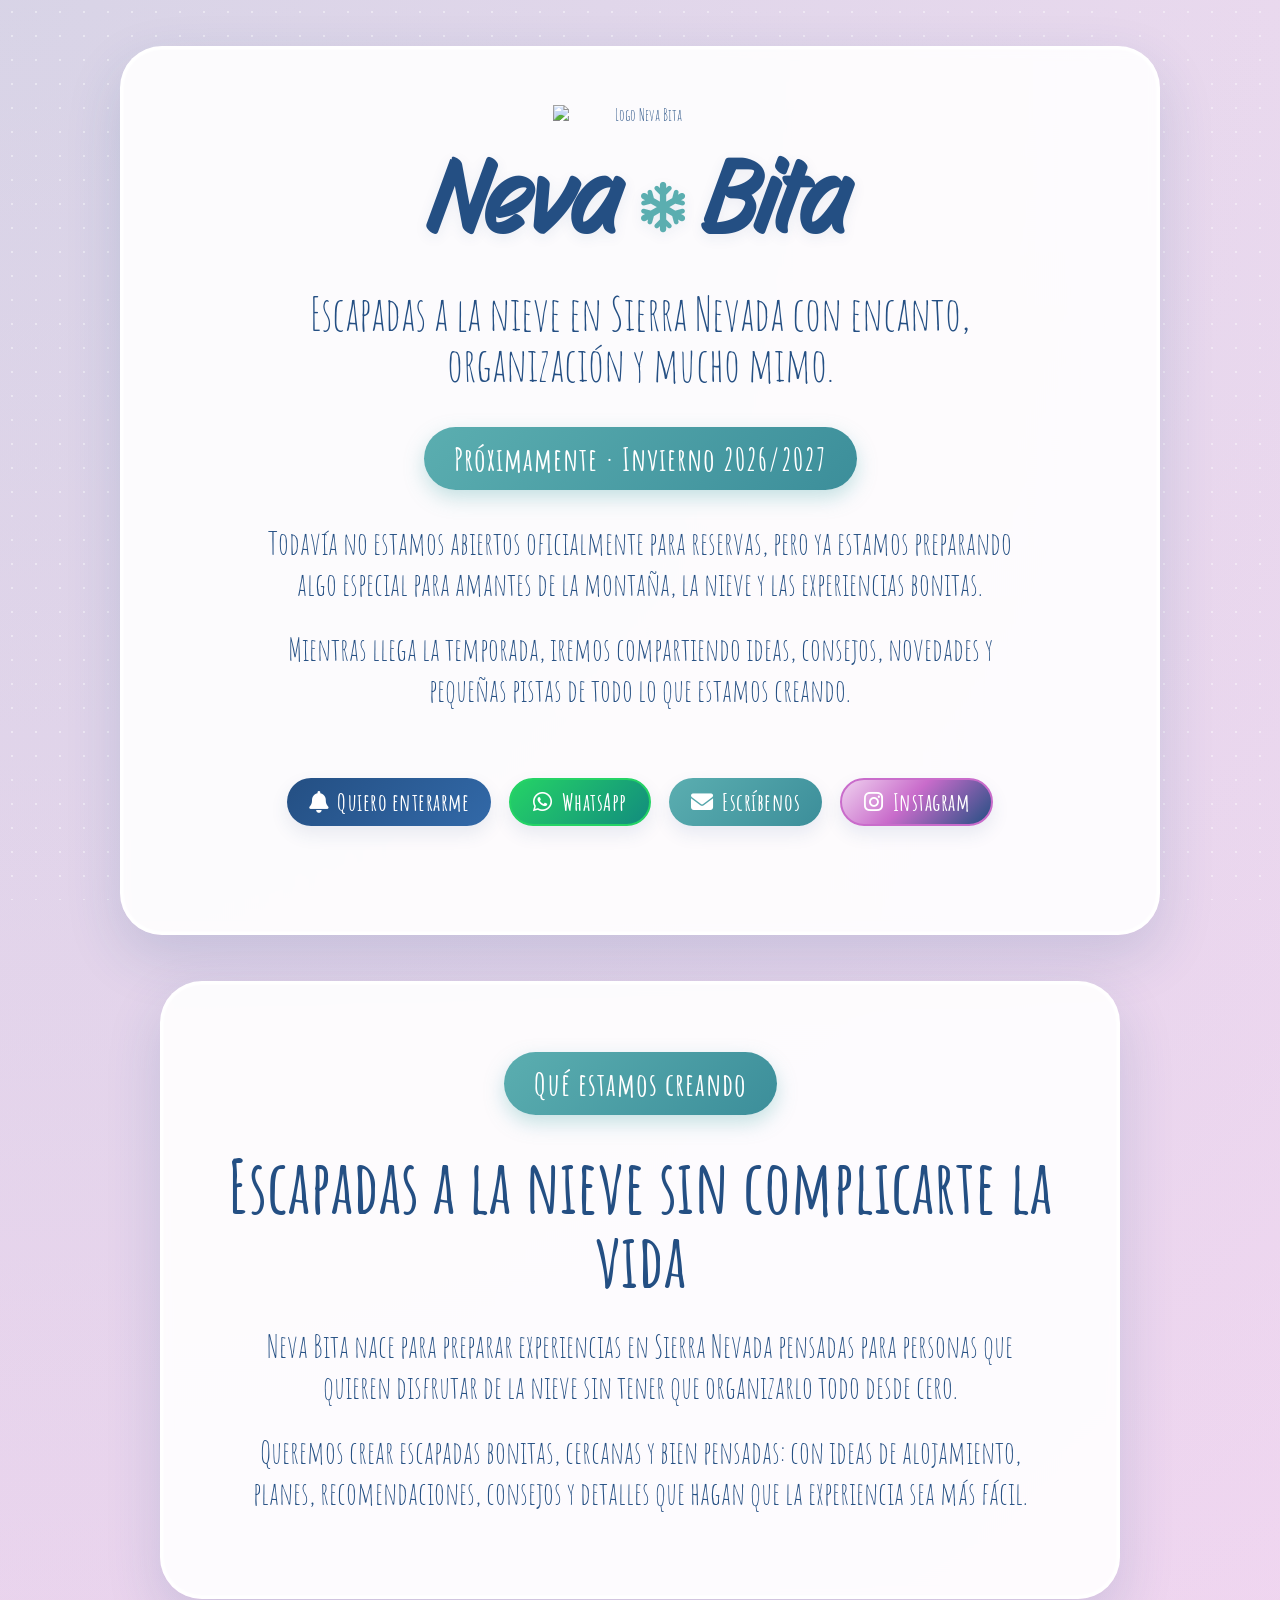
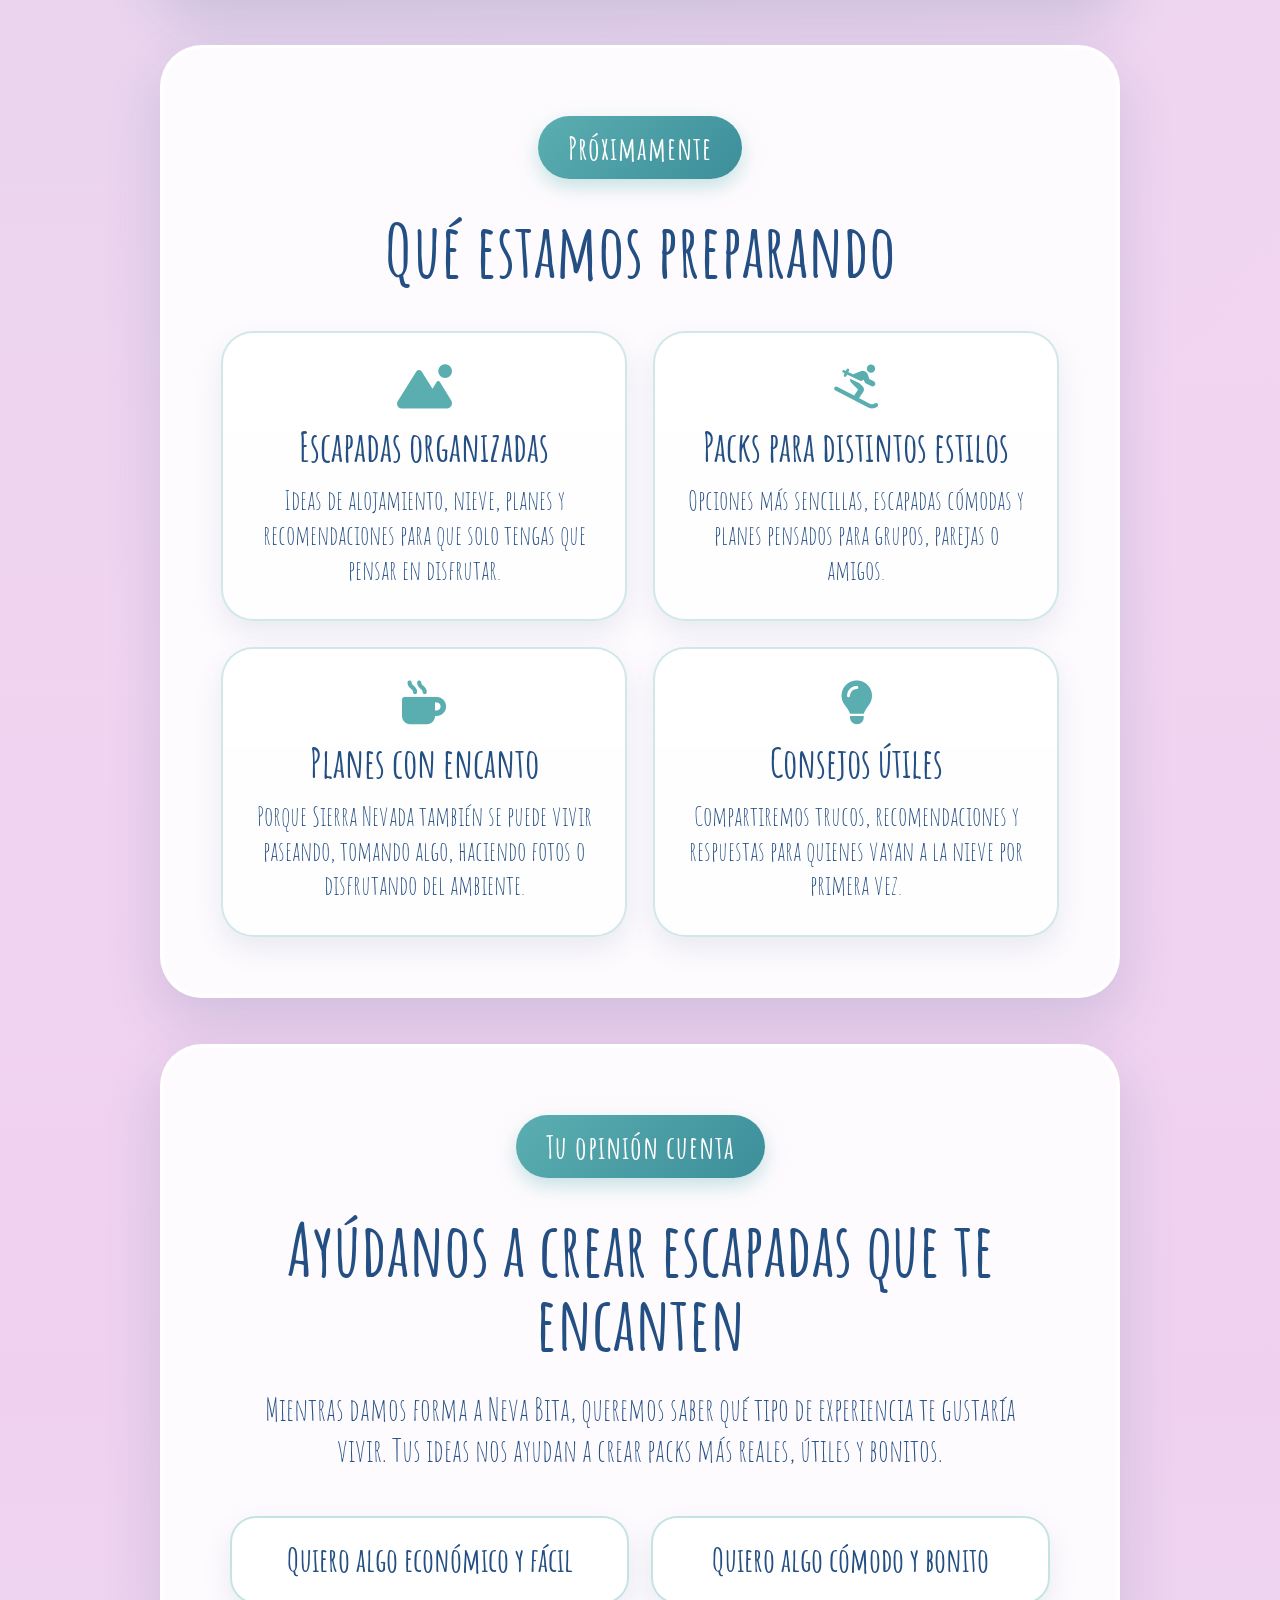
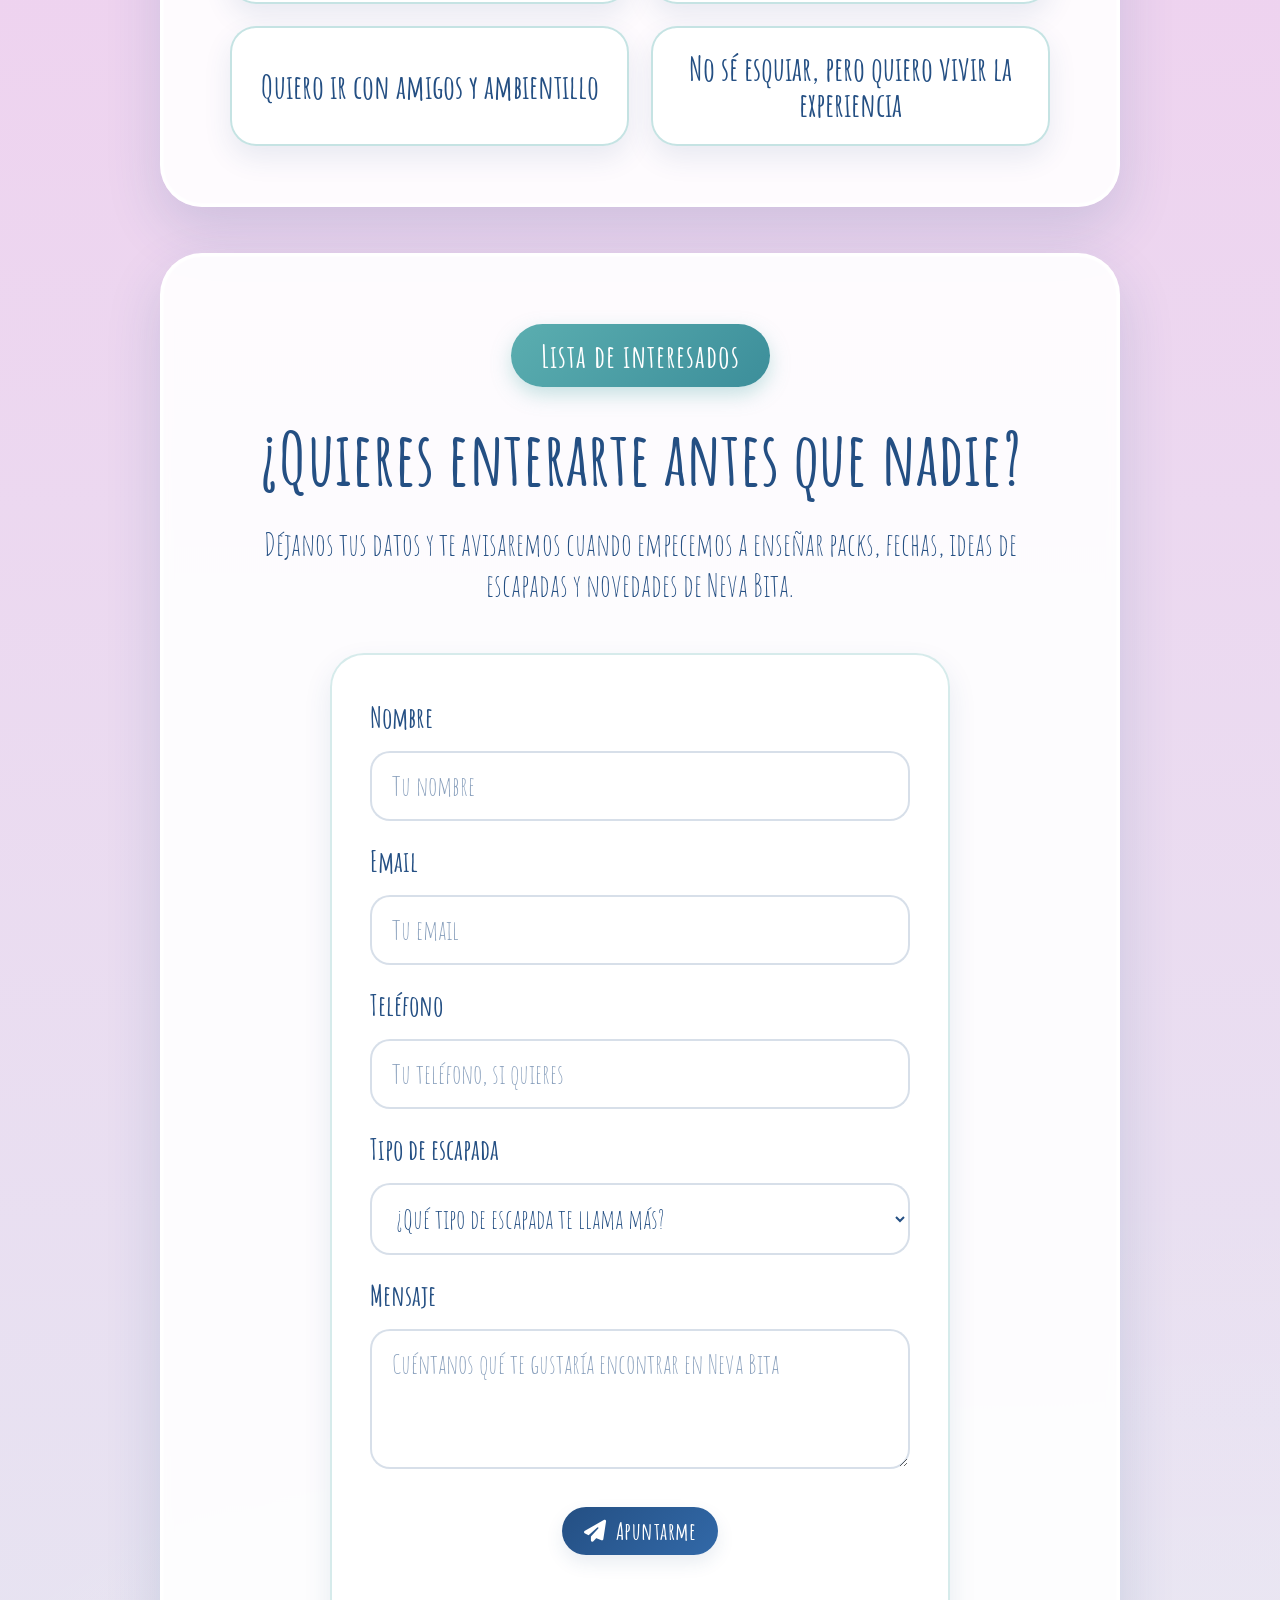
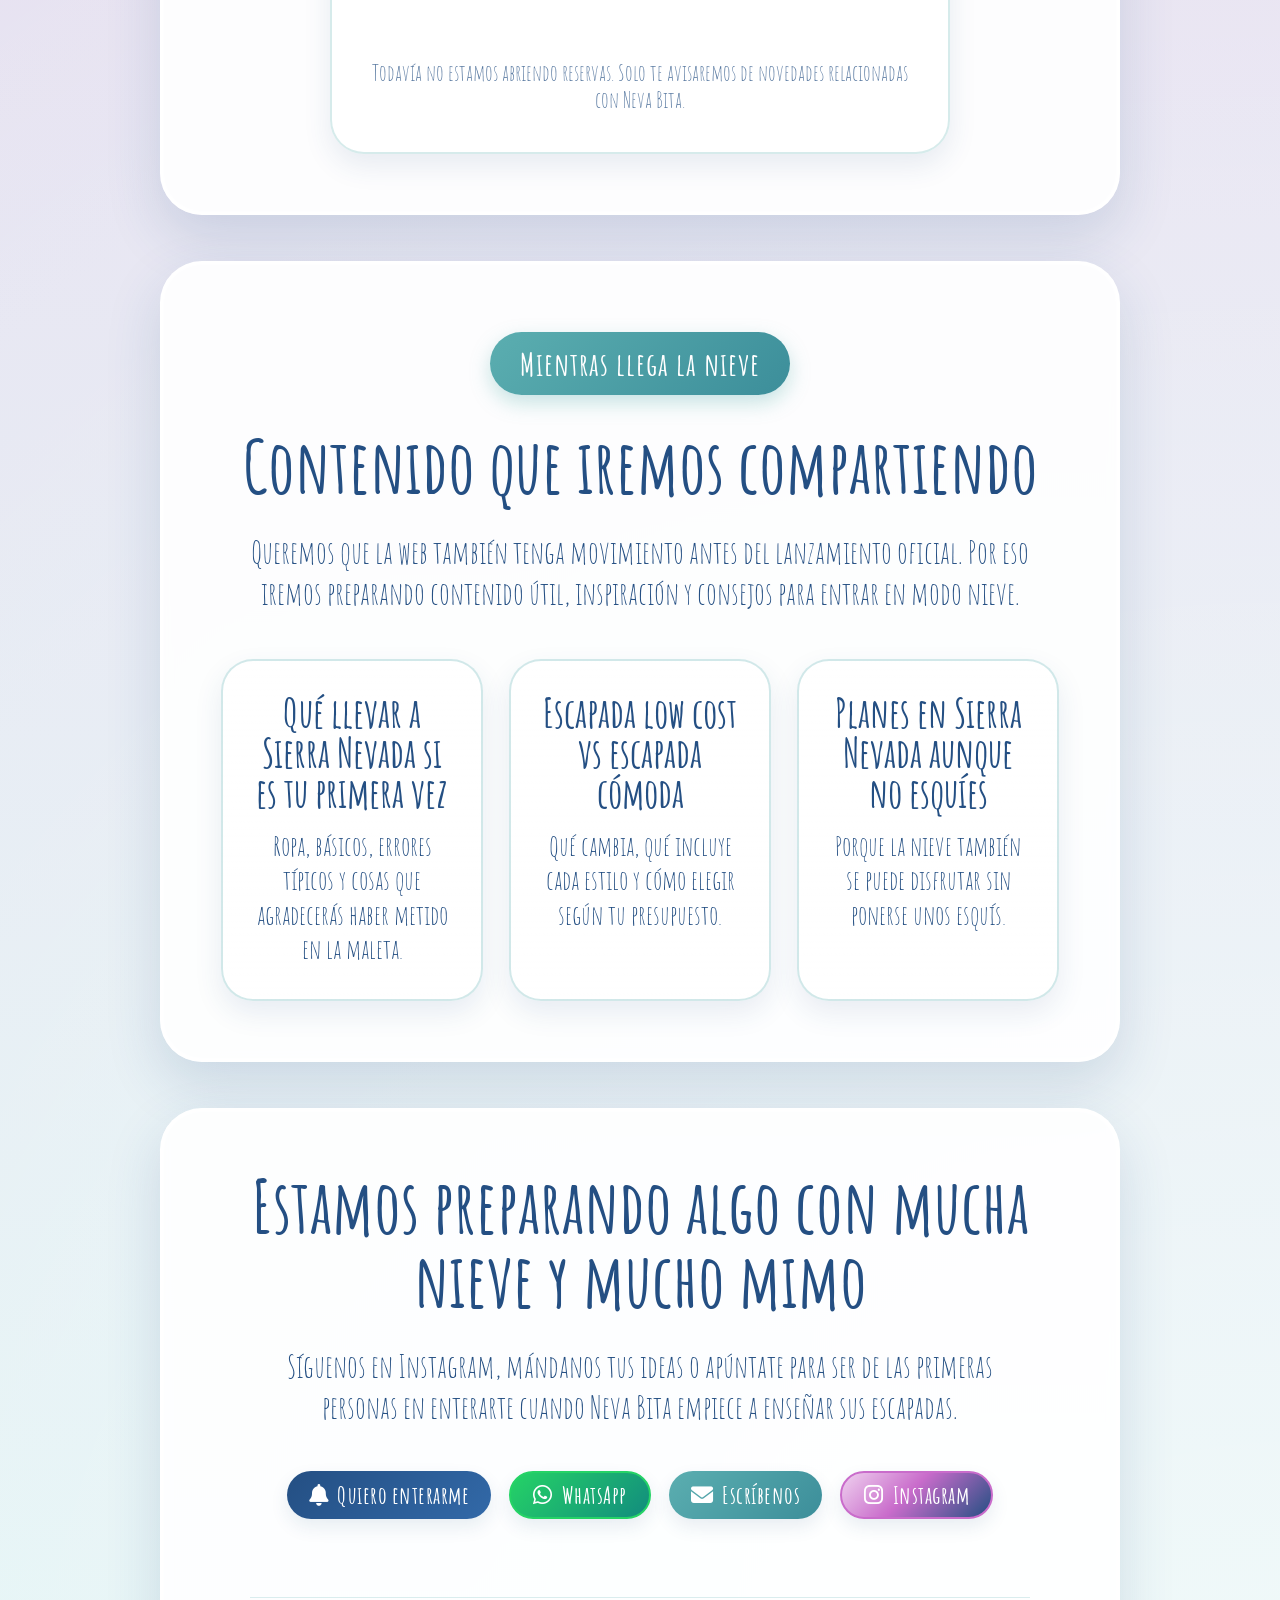
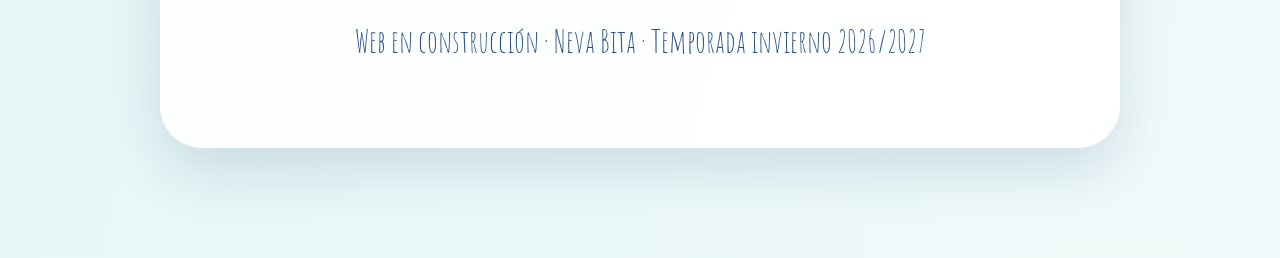
==== index.html @ e902f400 "Merge branch 'main' into main" ====
<!DOCTYPE html>
<html lang="es">
<head>
    <meta charset="UTF-8">
    <meta name="viewport" content="width=device-width, initial-scale=1.0">

    
    <title>Neva Bita | Próximamente</title>

    <meta 
        name="description" 
        content="Neva Bita está preparando escapadas a la nieve en Sierra Nevada para la temporada de invierno 2026/2027. Muy pronto compartiremos novedades, packs e ideas."
    >
<meta name="google-site-verification" content="3necqrhQwgiaecwS1xqDNjIMlv742VayYau-BxHQIUc" />
    <link rel="canonical" href="https://nevabitaexperience.com/">
    <link rel="stylesheet" href="styles.css">

    <link rel="stylesheet" href="https://cdnjs.cloudflare.com/ajax/libs/font-awesome/6.5.0/css/all.min.css">

    <link rel="preconnect" href="https://fonts.googleapis.com">
    <link rel="preconnect" href="https://fonts.gstatic.com" crossorigin>
    <link 
        href="https://fonts.googleapis.com/css2?family=Amatic+SC:wght@400;700&family=Story+Script&display=swap" 
        rel="stylesheet"
    >
</head>

<body>

    <main class="coming-soon">

        <!-- HERO PRINCIPAL -->
        <section class="coming-soon__card hero-section">

            <img 
                src="images/nevabitalogo.png" 
                alt="Logo Neva Bita" 
                class="coming-soon__logo"
            >

            <h1 class="coming-soon__title">
                Neva <i class="fa-solid fa-snowflake"></i> Bita
            </h1>

            <p class="coming-soon__subtitle">
                Escapadas a la nieve en Sierra Nevada con encanto, organización y mucho mimo.
            </p>

            <div class="coming-soon__badge">
                Próximamente · Invierno 2026/2027
            </div>

            <p class="coming-soon__text">
                Todavía no estamos abiertos oficialmente para reservas, pero ya estamos preparando algo especial
                para amantes de la montaña, la nieve y las experiencias bonitas.
            </p>

            <p class="coming-soon__text">
                Mientras llega la temporada, iremos compartiendo ideas, consejos, novedades y pequeñas pistas
                de todo lo que estamos creando.
            </p>

            <div class="coming-soon__actions">
                <button 
                    type="button"
                    class="coming-soon__button coming-soon__button--primary js-scroll-waitlist"
                >
                    <i class="fa-solid fa-bell"></i>
                    Quiero enterarme
                </button>

                <a 
                    href="https://wa.me/34624887172" 
                    target="_blank" 
                    rel="noopener noreferrer" 
                    class="coming-soon__button coming-soon__button--secondary"
                    aria-label="Contactar por WhatsApp"
                >
                    <i class="fa-brands fa-whatsapp"></i>
                    WhatsApp
                </a>

                <button 
                    type="button"
                    class="coming-soon__button coming-soon__button--secondary coming-soon__button--email js-copy-email"
                    data-email="info@nevabitaexperience.com"
                >
                    <i class="fa-solid fa-envelope"></i>
                    Escríbenos
                </button>

                <a 
                    href="https://www.instagram.com/nevabita?igsh=MXFxZW9hZW1zdzB3Ng==" 
                    target="_blank" 
                    rel="noopener noreferrer" 
                    class="coming-soon__button coming-soon__button--secondary"
                >
                    <i class="fa-brands fa-instagram"></i>
                    Instagram
                </a>
            </div>

            <p class="email-copy-message" aria-live="polite"></p>

        </section>


        <!-- QUÉ ES NEVA BITA -->
        <section class="coming-soon__card info-section" id="que-es-nevabita">

            <span class="section-label">Qué estamos creando</span>

            <h2>Escapadas a la nieve sin complicarte la vida</h2>

            <p>
                Neva Bita nace para preparar experiencias en Sierra Nevada pensadas para personas que quieren
                disfrutar de la nieve sin tener que organizarlo todo desde cero.
            </p>

            <p>
                Queremos crear escapadas bonitas, cercanas y bien pensadas: con ideas de alojamiento,
                planes, recomendaciones, consejos y detalles que hagan que la experiencia sea más fácil.
            </p>

        </section>


        <!-- QUÉ ESTAMOS PREPARANDO -->
        <section class="coming-soon__card info-section" id="que-estamos-preparando">

            <span class="section-label">Próximamente</span>

            <h2>Qué estamos preparando</h2>

            <div class="feature-grid">

                <article class="feature-card">
                    <i class="fa-solid fa-mountain-sun"></i>
                    <h3>Escapadas organizadas</h3>
                    <p>
                        Ideas de alojamiento, nieve, planes y recomendaciones para que solo tengas que pensar en disfrutar.
                    </p>
                </article>

                <article class="feature-card">
                    <i class="fa-solid fa-person-skiing"></i>
                    <h3>Packs para distintos estilos</h3>
                    <p>
                        Opciones más sencillas, escapadas cómodas y planes pensados para grupos, parejas o amigos.
                    </p>
                </article>

                <article class="feature-card">
                    <i class="fa-solid fa-mug-hot"></i>
                    <h3>Planes con encanto</h3>
                    <p>
                        Porque Sierra Nevada también se puede vivir paseando, tomando algo, haciendo fotos o disfrutando del ambiente.
                    </p>
                </article>

                <article class="feature-card">
                    <i class="fa-solid fa-lightbulb"></i>
                    <h3>Consejos útiles</h3>
                    <p>
                        Compartiremos trucos, recomendaciones y respuestas para quienes vayan a la nieve por primera vez.
                    </p>
                </article>

            </div>

        </section>


        <!-- ENCUESTA / PARTICIPACIÓN -->
        <section class="coming-soon__card info-section" id="participa">

            <span class="section-label">Tu opinión cuenta</span>

            <h2>Ayúdanos a crear escapadas que te encanten</h2>

            <p>
                Mientras damos forma a Neva Bita, queremos saber qué tipo de experiencia te gustaría vivir.
                Tus ideas nos ayudan a crear packs más reales, útiles y bonitos.
            </p>

            <div class="survey-options">

                <button 
                    type="button"
                    class="survey-option"
                    data-option="Quiero algo económico y fácil"
                >
                    Quiero algo económico y fácil
                </button>

                <button 
                    type="button"
                    class="survey-option"
                    data-option="Quiero algo cómodo y bonito"
                >
                    Quiero algo cómodo y bonito
                </button>

                <button 
                    type="button"
                    class="survey-option"
                    data-option="Quiero ir con amigos y ambientillo"
                >
                    Quiero ir con amigos y ambientillo
                </button>

                <button 
                    type="button"
                    class="survey-option"
                    data-option="No sé esquiar, pero quiero vivir la experiencia"
                >
                    No sé esquiar, pero quiero vivir la experiencia
                </button>

            </div>

        </section>


        <!-- LISTA DE ESPERA -->
        <section class="coming-soon__card info-section" id="lista-espera">

            <span class="section-label">Lista de interesados</span>

            <h2>¿Quieres enterarte antes que nadie?</h2>

            <p>
                Déjanos tus datos y te avisaremos cuando empecemos a enseñar packs, fechas,
                ideas de escapadas y novedades de Neva Bita.
            </p>

            <form class="waitlist-form" id="waitlistForm">

                <label for="nombre">Nombre</label>
                <input 
                    type="text" 
                    id="nombre" 
                    name="nombre" 
                    placeholder="Tu nombre" 
                    required
                >

                <label for="email">Email</label>
                <input 
                    type="email" 
                    id="email" 
                    name="email" 
                    placeholder="Tu email" 
                    required
                >

                <label for="telefono">Teléfono</label>
                <input 
                    type="tel" 
                    id="telefono" 
                    name="telefono" 
                    placeholder="Tu teléfono, si quieres"
                >

                <label for="tipoEscapada">Tipo de escapada</label>
                <select id="tipoEscapada" name="tipoEscapada">
                    <option value="">¿Qué tipo de escapada te llama más?</option>
                    <option value="Quiero algo económico y fácil">Quiero algo económico y fácil</option>
                    <option value="Quiero algo cómodo y bonito">Quiero algo cómodo y bonito</option>
                    <option value="Quiero ir con amigos y ambientillo">Quiero ir con amigos y ambientillo</option>
                    <option value="No sé esquiar, pero quiero vivir la experiencia">No sé esquiar, pero quiero vivir la experiencia</option>
                    <option value="Todavía no lo sé">Todavía no lo sé</option>
                </select>

                <label for="mensaje">Mensaje</label>
                <textarea 
                    id="mensaje" 
                    name="mensaje" 
                    placeholder="Cuéntanos qué te gustaría encontrar en Neva Bita"
                ></textarea>

                <button type="submit" class="coming-soon__button coming-soon__button--primary">
                    <i class="fa-solid fa-paper-plane"></i>
                    Apuntarme
                </button>

                <p class="form-message" id="formMessage"></p>

                <small>
                    Todavía no estamos abriendo reservas. Solo te avisaremos de novedades relacionadas con Neva Bita.
                </small>

            </form>

        </section>


        <!-- MIENTRAS LLEGA LA NIEVE -->
        <section class="coming-soon__card info-section" id="mientras-llega-la-nieve">

            <span class="section-label">Mientras llega la nieve</span>

            <h2>Contenido que iremos compartiendo</h2>

            <p>
                Queremos que la web también tenga movimiento antes del lanzamiento oficial.
                Por eso iremos preparando contenido útil, inspiración y consejos para entrar en modo nieve.
            </p>

            <div class="mini-post-grid">

                <article class="mini-post">
                    <h3>Qué llevar a Sierra Nevada si es tu primera vez</h3>
                    <p>
                        Ropa, básicos, errores típicos y cosas que agradecerás haber metido en la maleta.
                    </p>
                </article>

                <article class="mini-post">
                    <h3>Escapada low cost vs escapada cómoda</h3>
                    <p>
                        Qué cambia, qué incluye cada estilo y cómo elegir según tu presupuesto.
                    </p>
                </article>

                <article class="mini-post">
                    <h3>Planes en Sierra Nevada aunque no esquíes</h3>
                    <p>
                        Porque la nieve también se puede disfrutar sin ponerse unos esquís.
                    </p>
                </article>

            </div>

        </section>


        <!-- CIERRE -->
        <section class="coming-soon__card final-section">

            <h2>Estamos preparando algo con mucha nieve y mucho mimo</h2>

            <p>
                Síguenos en Instagram, mándanos tus ideas o apúntate para ser de las primeras personas
                en enterarte cuando Neva Bita empiece a enseñar sus escapadas.
            </p>

            <div class="coming-soon__actions">
                <button 
                    type="button"
                    class="coming-soon__button coming-soon__button--primary js-scroll-waitlist"
                >
                    <i class="fa-solid fa-bell"></i>
                    Quiero enterarme
                </button>

                <a 
                    href="https://wa.me/34624887172" 
                    target="_blank" 
                    rel="noopener noreferrer" 
                    class="coming-soon__button coming-soon__button--secondary"
                    aria-label="Contactar por WhatsApp"
                >
                    <i class="fa-brands fa-whatsapp"></i>
                    WhatsApp
                </a>

                <button 
                    type="button"
                    class="coming-soon__button coming-soon__button--secondary coming-soon__button--email js-copy-email"
                    data-email="info@nevabitaexperience.com"
                >
                    <i class="fa-solid fa-envelope"></i>
                    Escríbenos
                </button>

                <a 
                    href="https://www.instagram.com/nevabita?igsh=MXFxZW9hZW1zdzB3Ng==" 
                    target="_blank" 
                    rel="noopener noreferrer" 
                    class="coming-soon__button coming-soon__button--secondary"
                >
                    <i class="fa-brands fa-instagram"></i>
                    Instagram
                </a>
            </div>

            <p class="email-copy-message" aria-live="polite"></p>

            <p class="coming-soon__footer">
                Web en construcción · Neva Bita · Temporada invierno 2026/2027
            </p>

        </section>

    </main>


    <script>
        const canonicalUrl = "https://nevabitaexperience.com/";
        const cleanPath = "/";

        function cleanUrl() {
            if (
                window.location.pathname !== "/" ||
                window.location.search !== "" ||
                window.location.hash !== ""
            ) {
                window.history.replaceState({}, document.title, cleanPath);
            }
        }

        if (window.location.hostname === "www.nevabitaexperience.com") {
            window.location.replace(canonicalUrl);
        } else {
            cleanUrl();
        }

        window.addEventListener("DOMContentLoaded", cleanUrl);
        window.addEventListener("load", cleanUrl);
        window.addEventListener("pageshow", cleanUrl);
        window.addEventListener("hashchange", cleanUrl);
        window.addEventListener("popstate", cleanUrl);

        const scriptURL = "https://script.google.com/a/macros/nevabitaexperience.com/s/AKfycbwcvDOhsl7E67jp2kQSpGz5f-Z88Qo9unn9Y9U0qzz9PbOuMakkBW23gHJkV93XndUQWg/exec";

        const form = document.getElementById("waitlistForm");
        const formMessage = document.getElementById("formMessage");
        const tipoEscapada = document.getElementById("tipoEscapada");
        const surveyOptions = document.querySelectorAll(".survey-option");
        const scrollButtons = document.querySelectorAll(".js-scroll-waitlist");
        const emailButtons = document.querySelectorAll(".js-copy-email");

        function scrollToWaitlist(event) {
            if (event) {
                event.preventDefault();
            }

            const waitlistSection = document.getElementById("lista-espera");

            if (!waitlistSection) {
                cleanUrl();
                return;
            }

            waitlistSection.scrollIntoView({
                behavior: "smooth",
                block: "start"
            });

            cleanUrl();

            setTimeout(cleanUrl, 50);
            setTimeout(cleanUrl, 300);
            setTimeout(cleanUrl, 800);
        }

        scrollButtons.forEach(button => {
            button.addEventListener("click", scrollToWaitlist);
        });

        surveyOptions.forEach(option => {
            option.addEventListener("click", event => {
                event.preventDefault();

                const selectedOption = option.dataset.option;

                tipoEscapada.value = selectedOption;

                scrollToWaitlist();

                formMessage.textContent = "Genial, hemos marcado tu preferencia. Ahora déjanos tus datos para avisarte.";
                formMessage.classList.remove("form-message--error");
                formMessage.classList.add("form-message--success");

                cleanUrl();
            });
        });

        emailButtons.forEach(button => {
            button.addEventListener("click", async event => {
                event.preventDefault();

                const email = button.dataset.email;
                const section = button.closest("section");
                const message = section.querySelector(".email-copy-message");

                try {
                    await navigator.clipboard.writeText(email);
                    message.textContent = "Correo copiado: " + email;
                } catch (error) {
                    message.textContent = "Escríbenos a: " + email;
                }

                message.classList.add("email-copy-message--visible");
                cleanUrl();
            });
        });

        form.addEventListener("submit", e => {
            e.preventDefault();

            formMessage.textContent = "Enviando...";
            formMessage.classList.remove("form-message--error");
            formMessage.classList.remove("form-message--success");

            const submitButton = form.querySelector("button[type='submit']");
            submitButton.disabled = true;
            submitButton.innerHTML = '<i class="fa-solid fa-spinner fa-spin"></i> Enviando';

            const formData = new FormData(form);

            fetch(scriptURL, {
                method: "POST",
                body: formData,
                mode: "no-cors"
            })
            .then(() => {
                form.reset();
                cleanUrl();

                formMessage.textContent = "¡Gracias! Te hemos apuntado a la lista de interesados de Neva Bita.";
                formMessage.classList.add("form-message--success");
            })
            .catch(() => {
                cleanUrl();

                formMessage.textContent = "Ups, algo ha fallado. Escríbenos a info@nevabitaexperience.com.";
                formMessage.classList.add("form-message--error");
            })
            .finally(() => {
                submitButton.disabled = false;
                submitButton.innerHTML = '<i class="fa-solid fa-paper-plane"></i> Apuntarme';
                cleanUrl();
            });
        });
    </script>

</body>
</html>
---- styles.css ----
/* =========================
   RESET GENERAL
========================= */

* {
    box-sizing: border-box;
}

html {
    margin: 0;
    padding: 0;
    scroll-behavior: smooth;
}

body {
    margin: 0;
    min-height: 100vh;

    font-family: 'Amatic SC', cursive;
    color: #244F83;

    background:
        radial-gradient(circle at top left, rgba(91, 174, 176, 0.20), transparent 34%),
        radial-gradient(circle at bottom right, rgba(255, 255, 255, 0.55), transparent 34%),
        linear-gradient(180deg, #F7DDF4 0%, #EFD1EF 45%, #DFF5F4 100%);
}


/* =========================
   VARIABLES
========================= */

:root {
    --color-azul: #244F83;
    --color-azul-claro: #3269A8;
    --color-turquesa: #5BAEB0;
    --color-turquesa-oscuro: #3C8E9A;
    --color-rosa: #F7DDF4;
    --color-rosa-oscuro: #EFD1EF;
    --color-blanco: #FFFFFF;
    --color-error: #B00020;

    --sombra-suave: 0 12px 28px rgba(36, 79, 131, 0.10);
    --sombra-media: 0 18px 45px rgba(36, 79, 131, 0.16);
    --sombra-fuerte: 0 22px 55px rgba(36, 79, 131, 0.16);
}


/* =========================
   FONDO DECORATIVO
========================= */

body::before {
    content: "";
    position: fixed;
    inset: 0;
    z-index: 0;

    background:
        radial-gradient(circle, rgba(255, 255, 255, 0.75) 1px, transparent 1px);
    background-size: 24px 24px;
    opacity: 0.55;
    pointer-events: none;
}


/* =========================
   ESTRUCTURA GENERAL
========================= */

.coming-soon {
    position: relative;
    z-index: 1;

    min-height: 100vh;
    width: 100%;
    padding: 46px 20px 90px;

    display: flex;
    flex-direction: column;
    align-items: center;
    gap: 46px;
}

.coming-soon__card {
    position: relative;
    z-index: 1;

    width: min(100%, 960px);
    padding: clamp(34px, 5vw, 58px);

    text-align: center;

    background: rgba(255, 255, 255, 0.90);
    border: 3px solid rgba(255, 255, 255, 0.98);
    border-radius: 42px;

    box-shadow:
        var(--sombra-fuerte),
        inset 0 0 0 1px rgba(255, 255, 255, 0.55);

    backdrop-filter: blur(6px);
}

.hero-section {
    width: min(100%, 1040px);
    min-height: calc(100vh - 92px);
    padding-top: 56px;
    padding-bottom: 56px;

    display: flex;
    flex-direction: column;
    align-items: center;
    justify-content: center;
}


/* =========================
   HERO
========================= */

.coming-soon__logo {
    width: clamp(120px, 18vw, 175px);
    height: auto;
    margin-bottom: 20px;
}

.coming-soon__title {
    margin: 0 0 14px;

    font-family: 'Story Script', cursive;
    font-size: clamp(58px, 10vw, 105px);
    line-height: 1;

    color: var(--color-azul);
    text-shadow: 0 4px 14px rgba(36, 79, 131, 0.08);
}

.coming-soon__title i {
    font-size: 0.48em;
    color: var(--color-turquesa);
    vertical-align: middle;
}

.coming-soon__subtitle {
    max-width: 760px;
    margin: 24px auto 28px;

    font-size: clamp(32px, 4.4vw, 46px);
    line-height: 1.1;

    color: var(--color-azul);
}

.coming-soon__badge,
.section-label {
    display: inline-block;

    margin: 10px 0 34px;
    padding: 11px 30px;

    font-size: clamp(25px, 3vw, 32px);
    font-weight: 700;
    letter-spacing: 1px;

    color: var(--color-blanco);
    background: linear-gradient(135deg, var(--color-turquesa) 0%, var(--color-turquesa-oscuro) 100%);
    border-radius: 999px;

    box-shadow: 0 8px 20px rgba(91, 174, 176, 0.35);
}

.coming-soon__text {
    max-width: 780px;
    margin: 0 auto 24px;

    font-size: clamp(25px, 3vw, 31px);
    line-height: 1.32;

    color: var(--color-azul);
}


/* =========================
   BOTONES
========================= */

.coming-soon__actions {
    max-width: 760px;
    margin: 42px auto 0;

    display: flex;
    justify-content: center;
    align-items: center;
    gap: 14px 18px;
    flex-wrap: wrap;
}

.final-section .coming-soon__actions {
    margin-bottom: 26px;
}

.coming-soon__button {
    display: inline-flex;
    align-items: center;
    justify-content: center;
    gap: 9px;

    min-width: auto;
    min-height: 48px;
    padding: 10px 22px;

    font-family: 'Amatic SC', cursive;
    font-size: 24px;
    font-weight: 700;
    line-height: 1;
    letter-spacing: 0.5px;
    text-decoration: none;

    border-radius: 999px;
    cursor: pointer;

    box-shadow: 0 8px 18px rgba(36, 79, 131, 0.10);
    transition: transform 0.25s ease, box-shadow 0.25s ease, background 0.25s ease, border-color 0.25s ease;
}

button.coming-soon__button {
    border: 0;
}

.coming-soon__button i {
    font-size: 0.92em;
}

.coming-soon__button--primary {
    color: var(--color-blanco);
    background: linear-gradient(135deg, var(--color-azul) 0%, var(--color-azul-claro) 100%);
    border: 2px solid var(--color-azul);
}

.coming-soon__button--secondary {
    color: var(--color-azul);
    background: rgba(255, 255, 255, 0.94);
    border: 2px solid rgba(91, 174, 176, 0.65);
}

/* WhatsApp */
.coming-soon__button[href*="wa.me"] {
    color: var(--color-blanco);
    background: linear-gradient(135deg, #25D366 0%, #128C7E 100%);
    border-color: #25D366;
}

/* Email */
.coming-soon__button--email {
    color: var(--color-blanco);
    background: linear-gradient(135deg, var(--color-turquesa) 0%, var(--color-turquesa-oscuro) 100%);
    border-color: var(--color-turquesa);
}

/* Instagram */
.coming-soon__button[href*="instagram"] {
    color: var(--color-blanco);
    background: linear-gradient(135deg, #EFD1EF 0%, #C96CCB 45%, #244F83 100%);
    border-color: #C96CCB;
}

.coming-soon__button:hover {
    transform: translateY(-3px) scale(1.02);
    box-shadow: 0 12px 26px rgba(36, 79, 131, 0.18);
}

.coming-soon__button:focus {
    outline: none;
    box-shadow:
        0 12px 26px rgba(36, 79, 131, 0.18),
        0 0 0 4px rgba(91, 174, 176, 0.20);
}

.coming-soon__button:disabled {
    opacity: 0.75;
    cursor: not-allowed;
    transform: none;
}


/* =========================
   MENSAJE EMAIL COPIADO
========================= */

.email-copy-message {
    min-height: 28px;
    margin: 22px auto 0;

    font-size: 24px;
    font-weight: 700;
    line-height: 1.2;

    color: rgba(36, 79, 131, 0.75);
    opacity: 0;

    transition: opacity 0.25s ease;
}

.email-copy-message--visible {
    opacity: 1;
}


/* =========================
   SECCIONES
========================= */

.info-section,
.final-section,
#lista-espera {
    scroll-margin-top: 30px;
}

.info-section h2,
.final-section h2 {
    max-width: 830px;
    margin: 0 auto 30px;

    font-size: clamp(44px, 6vw, 74px);
    line-height: 1;

    color: var(--color-azul);
}

.info-section p,
.final-section p {
    max-width: 780px;
    margin: 0 auto 24px;

    font-size: clamp(25px, 3vw, 31px);
    line-height: 1.32;

    color: var(--color-azul);
}


/* =========================
   TARJETAS DE QUÉ PREPARAMOS
========================= */

.feature-grid {
    display: grid;
    grid-template-columns: repeat(2, 1fr);
    gap: 26px;

    margin-top: 44px;
}

.feature-card,
.mini-post {
    padding: 32px 28px;

    border-radius: 32px;
    background: linear-gradient(180deg, rgba(255, 255, 255, 0.88) 0%, rgba(255, 255, 255, 0.68) 100%);
    border: 2px solid rgba(91, 174, 176, 0.28);

    box-shadow: var(--sombra-suave);

    transition: transform 0.25s ease, box-shadow 0.25s ease, border-color 0.25s ease;
}

.feature-card:hover,
.mini-post:hover {
    transform: translateY(-6px);
    border-color: rgba(91, 174, 176, 0.75);
    box-shadow: 0 18px 38px rgba(36, 79, 131, 0.15);
}

.feature-card i {
    margin-bottom: 18px;

    font-size: 44px;
    color: var(--color-turquesa);
}

.feature-card h3,
.mini-post h3 {
    margin: 0 0 16px;

    font-size: clamp(32px, 4vw, 40px);
    line-height: 1;

    color: var(--color-azul);
}

.feature-card p,
.mini-post p {
    margin: 0;

    font-size: clamp(23px, 2.8vw, 27px);
    line-height: 1.28;

    color: var(--color-azul);
}


/* =========================
   ENCUESTA
========================= */

.survey-options {
    display: grid;
    grid-template-columns: repeat(2, 1fr);
    gap: 22px;

    max-width: 820px;
    margin: 44px auto 0;
}

.survey-option {
    display: flex;
    align-items: center;
    justify-content: center;

    min-height: 88px;
    padding: 22px 26px;

    font-family: 'Amatic SC', cursive;
    font-size: clamp(27px, 3.5vw, 33px);
    font-weight: 700;
    line-height: 1.1;
    text-align: center;
    text-decoration: none;

    color: var(--color-azul);
    background: rgba(255, 255, 255, 0.88);
    border: 2px solid rgba(91, 174, 176, 0.35);
    border-radius: 26px;

    cursor: pointer;
    box-shadow: var(--sombra-suave);
    transition: transform 0.25s ease, box-shadow 0.25s ease, background 0.25s ease, border-color 0.25s ease;
}

.survey-option:hover {
    background: var(--color-blanco);
    transform: translateY(-5px) scale(1.01);
    box-shadow: 0 14px 34px rgba(36, 79, 131, 0.16);
    border-color: var(--color-turquesa);
}

.survey-option:focus {
    outline: none;
    border-color: var(--color-turquesa);
    box-shadow: 0 0 0 4px rgba(91, 174, 176, 0.16);
}


/* =========================
   FORMULARIO LISTA DE ESPERA
========================= */

.waitlist-form {
    display: grid;
    gap: 16px;

    max-width: 620px;
    margin: 46px auto 0;
    padding: clamp(26px, 4vw, 38px);

    text-align: left;

    background: rgba(255, 255, 255, 0.84);
    border: 2px solid rgba(91, 174, 176, 0.25);
    border-radius: 34px;

    box-shadow: var(--sombra-suave);
}

.waitlist-form label {
    margin-top: 6px;

    font-size: 29px;
    font-weight: 700;

    color: var(--color-azul);
}

.waitlist-form input,
.waitlist-form select,
.waitlist-form textarea {
    width: 100%;
    padding: 16px 20px;

    font-family: 'Amatic SC', cursive;
    font-size: 27px;
    color: var(--color-azul);

    background: rgba(255, 255, 255, 0.95);
    border: 2px solid rgba(36, 79, 131, 0.18);
    border-radius: 20px;

    outline: none;
}

.waitlist-form input::placeholder,
.waitlist-form textarea::placeholder {
    color: rgba(36, 79, 131, 0.55);
}

.waitlist-form input:focus,
.waitlist-form select:focus,
.waitlist-form textarea:focus {
    border-color: var(--color-turquesa);
    box-shadow: 0 0 0 4px rgba(91, 174, 176, 0.15);
}

.waitlist-form textarea {
    min-height: 140px;
    resize: vertical;
}

.waitlist-form button {
    width: fit-content;
    margin: 22px auto 0;
}

.waitlist-form small {
    display: block;
    margin-top: 18px;

    text-align: center;
    font-size: 22px;
    line-height: 1.25;

    color: rgba(36, 79, 131, 0.75);
}

.form-message {
    min-height: 30px;
    margin: 18px 0 4px;

    text-align: center;
    font-size: 26px;
    font-weight: 700;
    line-height: 1.2;
}

.form-message--success {
    color: var(--color-azul);
}

.form-message--error {
    color: var(--color-error);
}


/* =========================
   MINI POSTS
========================= */

.mini-post-grid {
    display: grid;
    grid-template-columns: repeat(3, 1fr);
    gap: 26px;

    margin-top: 44px;
}


/* =========================
   FOOTER
========================= */

.final-section {
    margin-bottom: 20px;
}

.coming-soon__footer {
    margin: 70px 0 0;
    padding-top: 24px;

    font-size: 22px;
    line-height: 1.3;
    color: rgba(36, 79, 131, 0.62);

    border-top: 1px solid rgba(91, 174, 176, 0.22);
}


/* =========================
   RESPONSIVE
========================= */

@media (max-width: 950px) {
    .feature-grid,
    .mini-post-grid {
        grid-template-columns: 1fr;
    }

    .hero-section {
        min-height: auto;
    }
}

@media (max-width: 760px) {
    .coming-soon {
        padding: 24px 14px 60px;
        gap: 28px;
    }

    .coming-soon__card {
        padding: 32px 22px;
        border-radius: 30px;
    }

    .hero-section {
        min-height: auto;
        padding-top: 34px;
        padding-bottom: 34px;
    }

    .coming-soon__logo {
        width: 120px;
    }

    .coming-soon__subtitle {
        font-size: 31px;
    }

    .coming-soon__badge,
    .section-label {
        margin-bottom: 26px;
        padding: 9px 20px;
        font-size: 25px;
    }

    .coming-soon__text,
    .info-section p,
    .final-section p {
        margin-bottom: 22px;
        font-size: 25px;
    }

    .coming-soon__actions {
        max-width: 360px;
        margin-top: 32px;
        gap: 12px;
    }

    .coming-soon__button {
        width: 100%;
        min-height: 50px;
        padding: 11px 18px;
        font-size: 25px;
    }

    .survey-options {
        grid-template-columns: 1fr;
    }

    .survey-option {
        min-height: 78px;
    }

    .waitlist-form {
        margin-top: 34px;
        padding: 22px;
    }

    .waitlist-form button {
        width: 100%;
    }
}

@media (max-width: 430px) {
    .coming-soon__title {
        font-size: 62px;
    }

    .coming-soon__subtitle {
        font-size: 31px;
    }

    .info-section h2,
    .final-section h2 {
        font-size: 42px;
    }

    .feature-card,
    .mini-post {
        padding: 26px 22px;
    }

    .feature-card h3,
    .mini-post h3 {
        font-size: 31px;
    }
}
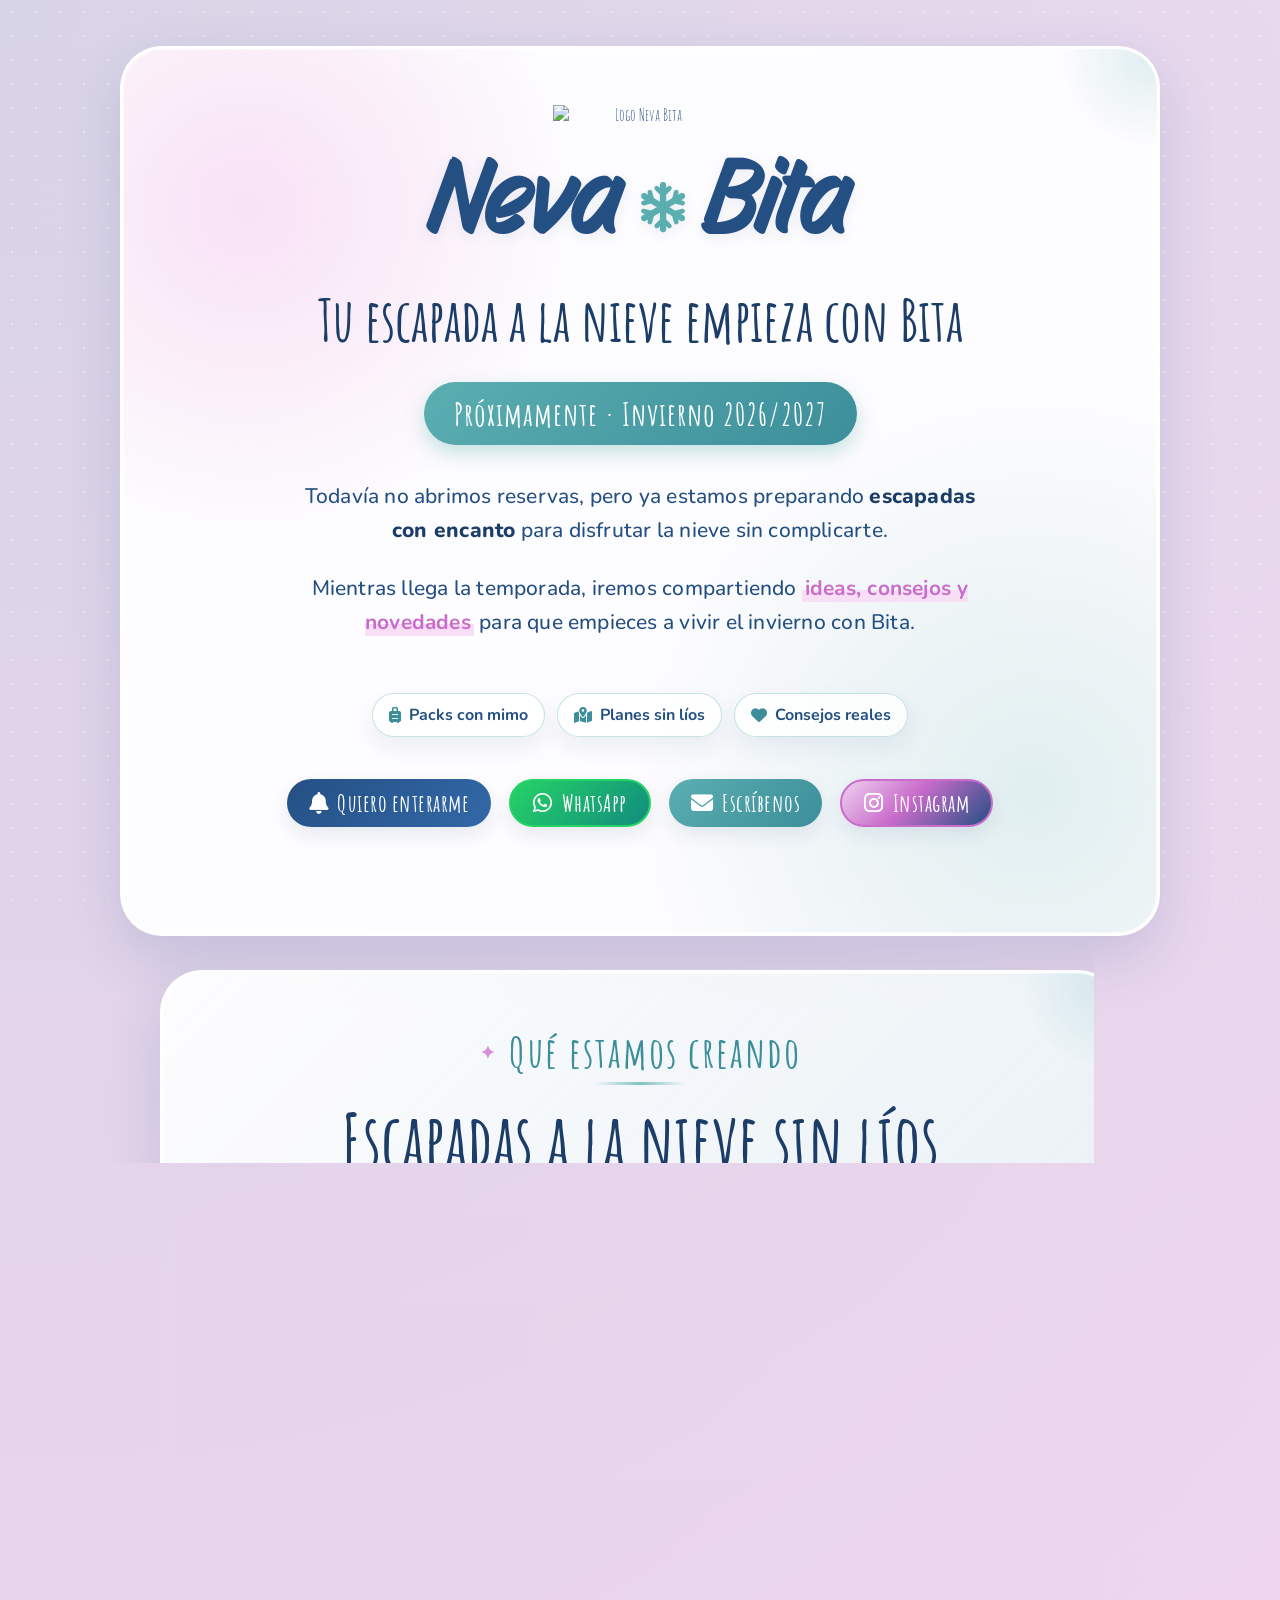
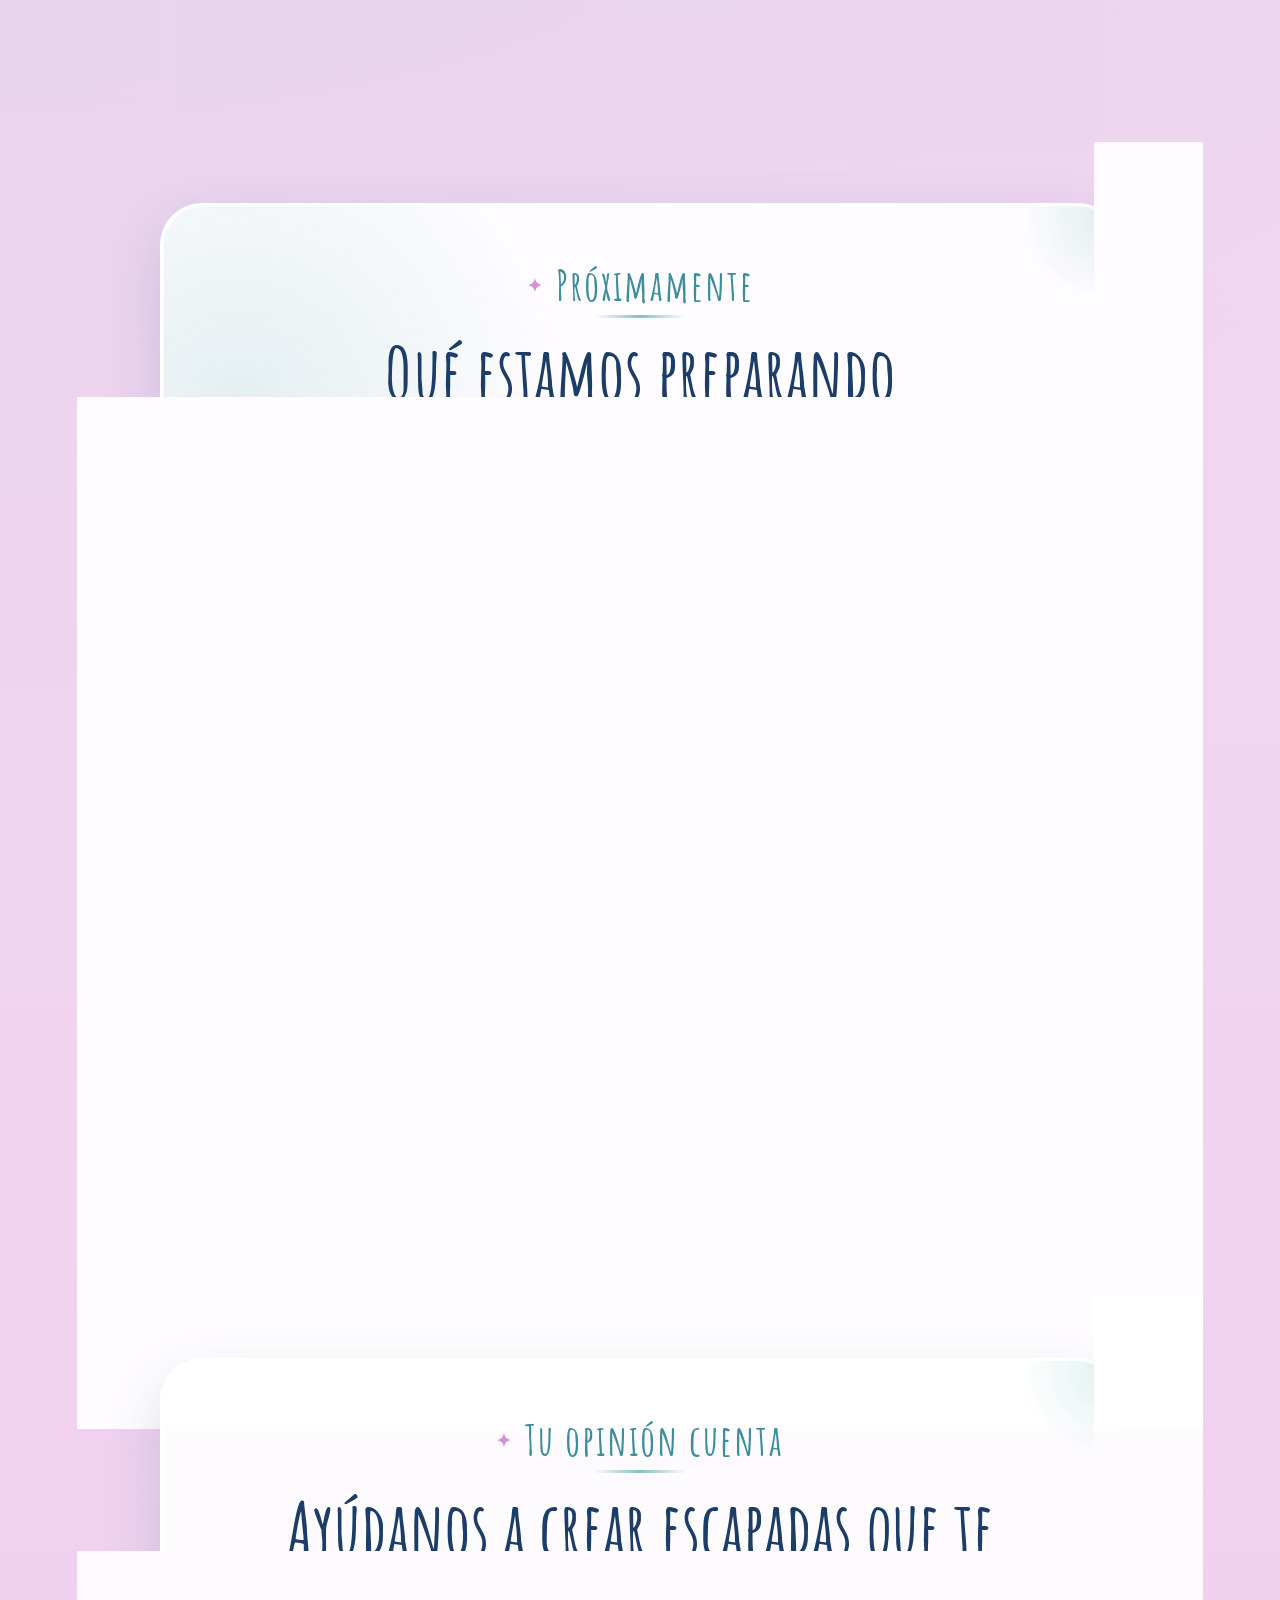
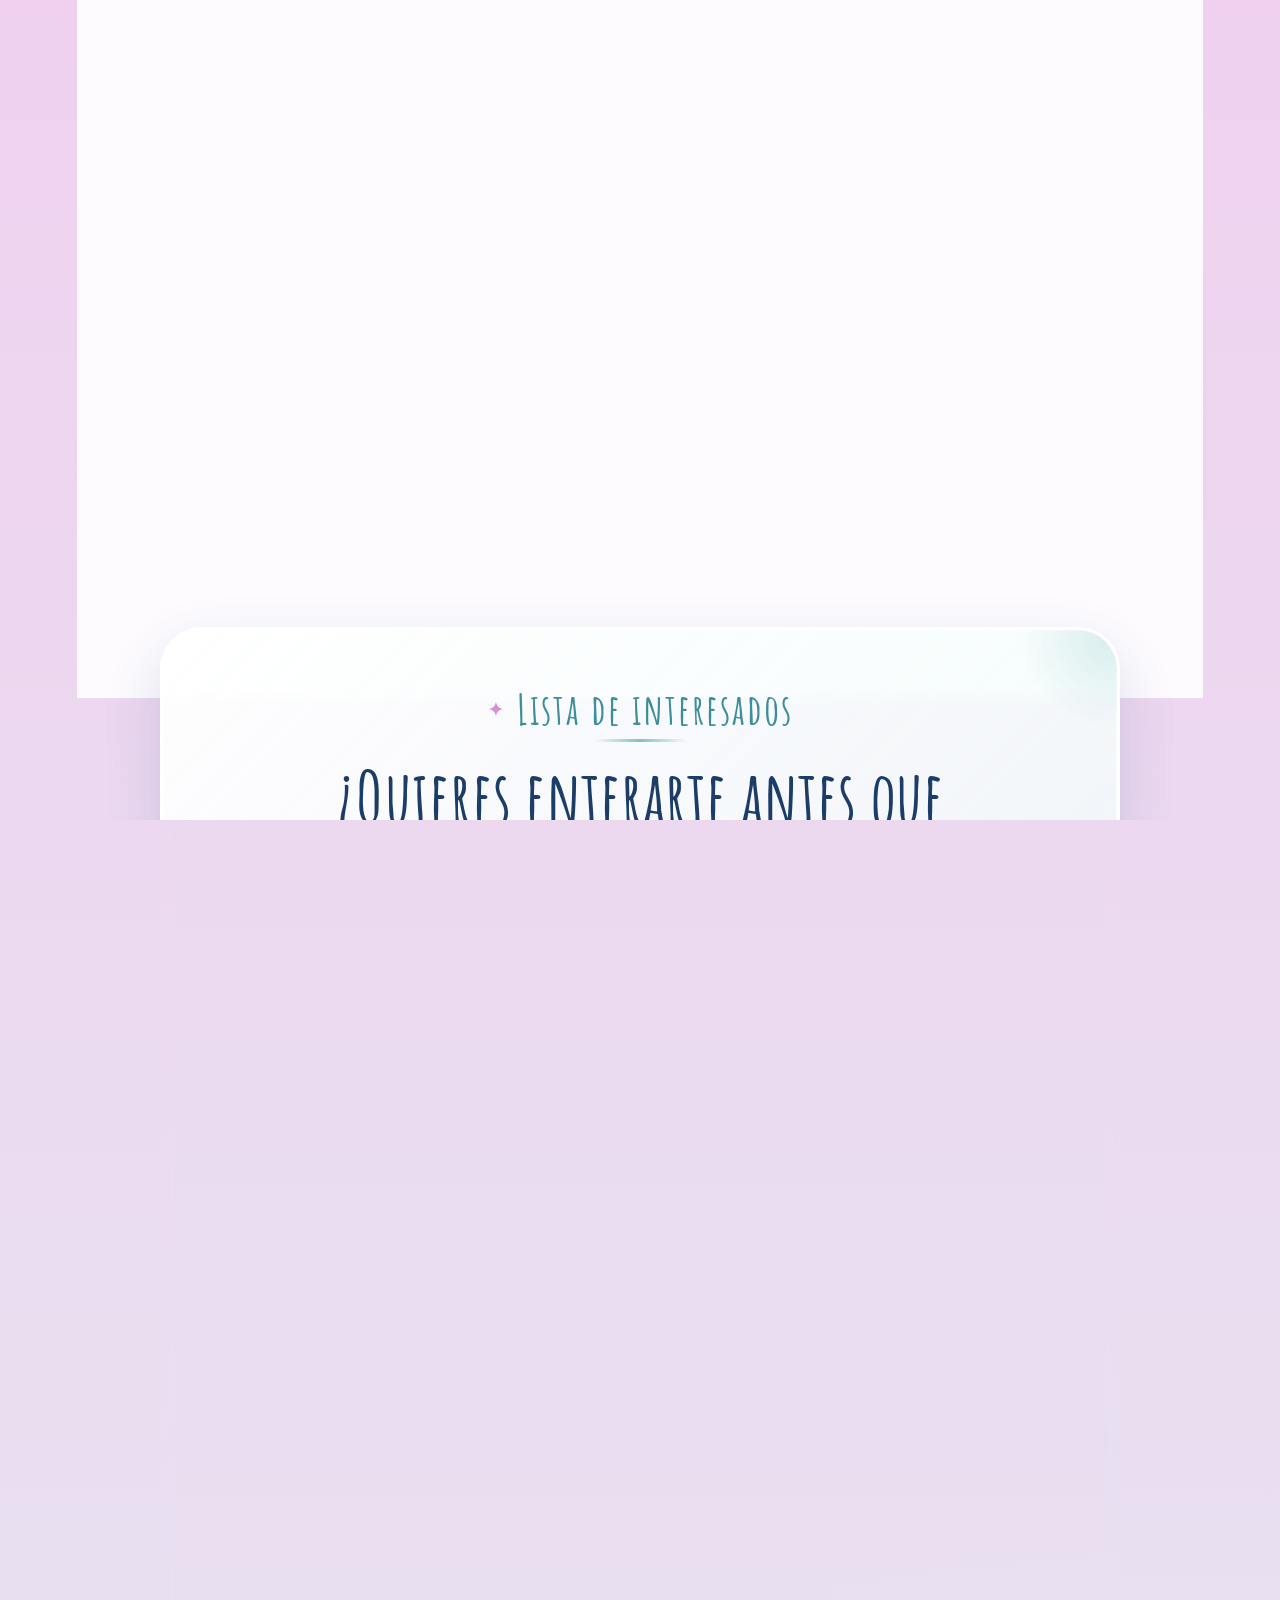
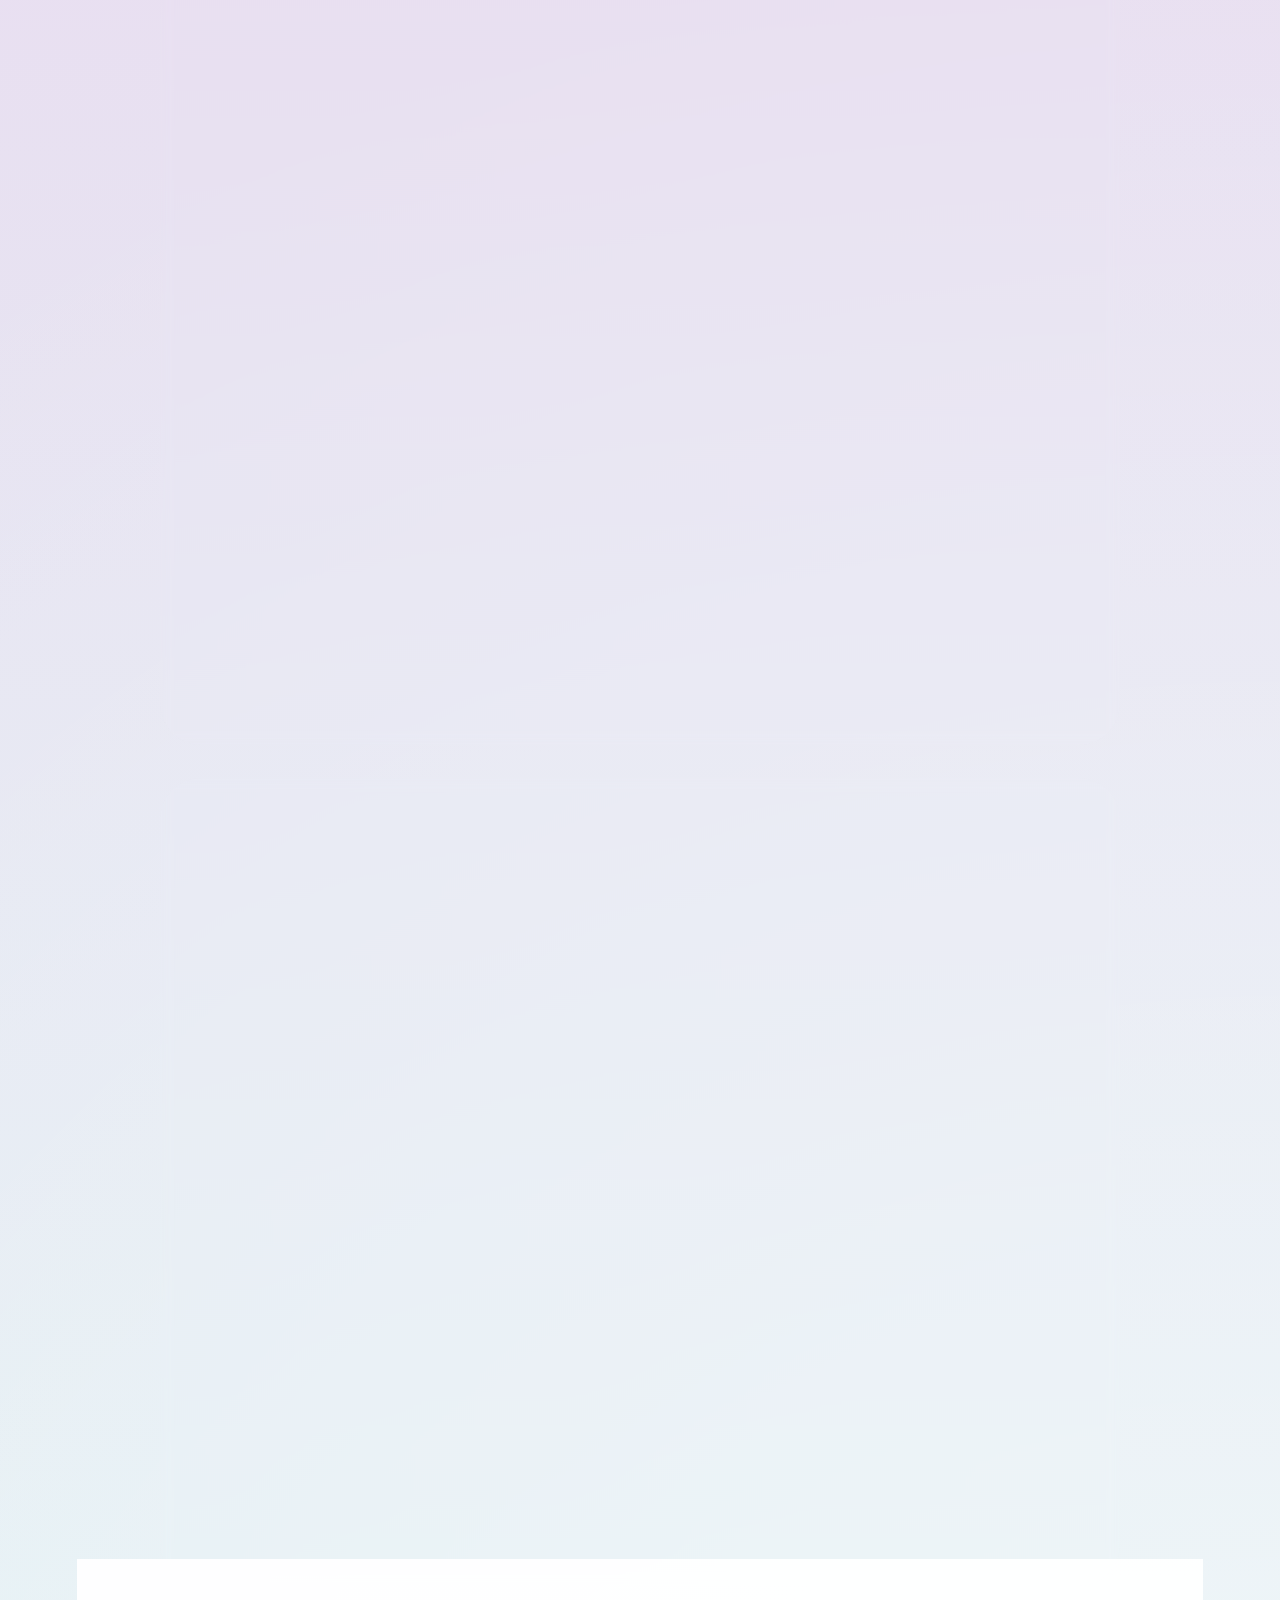
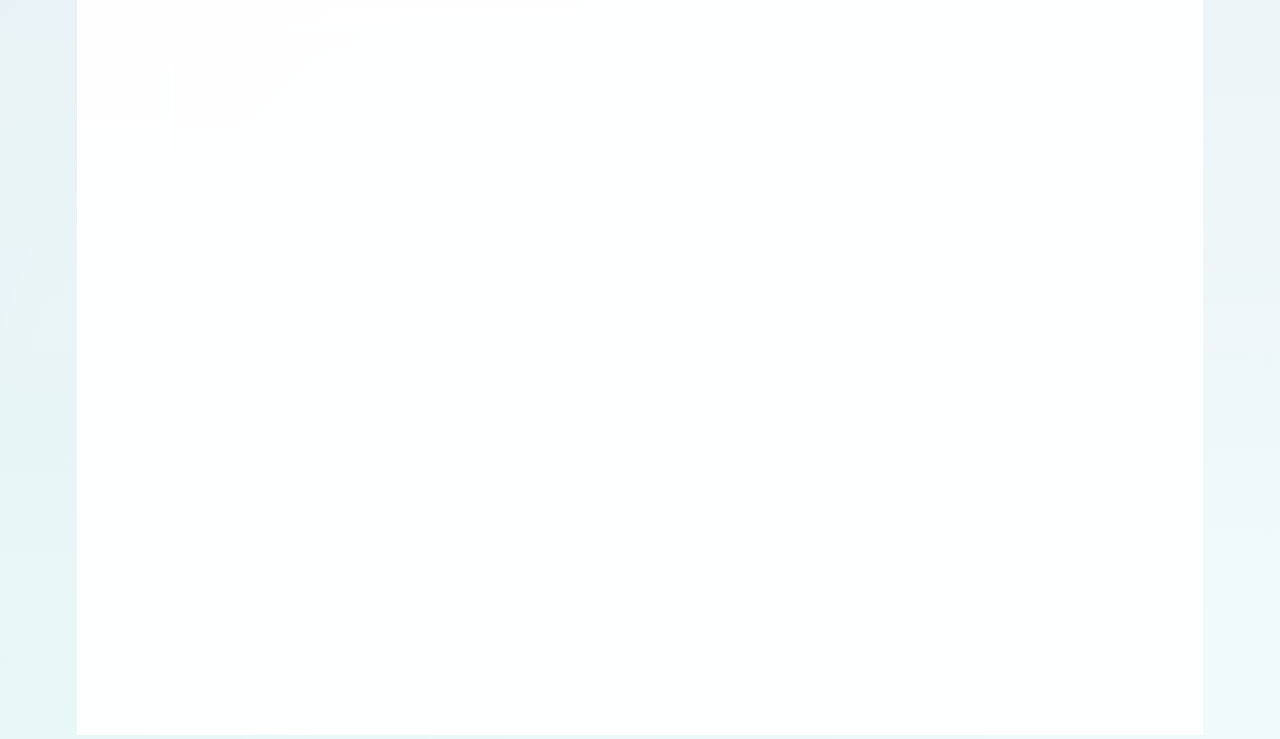
==== commit 7898d02b: "cambio de estilo" ====
--- a/index.html
+++ b/index.html
@@ -3,15 +3,17 @@
 <head>
     <meta charset="UTF-8">
     <meta name="viewport" content="width=device-width, initial-scale=1.0">
-
-    
+    <link rel="icon" type="image/png" href="/favicon.png">
+<link rel="apple-touch-icon" href="/favicon.png">
+    <meta name="google-site-verification" content="3necqrhQwgiaecwS1xqDNjIMlv742VayYau-BxHQIUc" />
     <title>Neva Bita | Próximamente</title>
 
     <meta 
+
         name="description" 
-        content="Neva Bita está preparando escapadas a la nieve en Sierra Nevada para la temporada de invierno 2026/2027. Muy pronto compartiremos novedades, packs e ideas."
+        content="Neva Bita está preparando escapadas a la nieve para la temporada de invierno 2026/2027. Muy pronto compartiremos novedades, packs, consejos y planes con encanto."
     >
-<meta name="google-site-verification" content="3necqrhQwgiaecwS1xqDNjIMlv742VayYau-BxHQIUc" />
+
     <link rel="canonical" href="https://nevabitaexperience.com/">
     <link rel="stylesheet" href="styles.css">
 
@@ -20,9 +22,21 @@
     <link rel="preconnect" href="https://fonts.googleapis.com">
     <link rel="preconnect" href="https://fonts.gstatic.com" crossorigin>
     <link 
-        href="https://fonts.googleapis.com/css2?family=Amatic+SC:wght@400;700&family=Story+Script&display=swap" 
+        href="https://fonts.googleapis.com/css2?family=Amatic+SC:wght@400;700&family=Nunito:wght@400;600;700;800&family=Story+Script&display=swap" 
         rel="stylesheet"
     >
+<script type="application/ld+json">
+{
+  "@context": "https://schema.org",
+  "@type": "Organization",
+  "name": "Neva Bita Experience",
+  "url": "https://nevabitaexperience.com/",
+  "logo": "https://nevabitaexperience.com/favicon.png",
+  "sameAs": [
+    "https://www.instagram.com/nevabita"
+  ]
+}
+</script>
 </head>
 
 <body>
@@ -43,7 +57,7 @@
             </h1>
 
             <p class="coming-soon__subtitle">
-                Escapadas a la nieve en Sierra Nevada con encanto, organización y mucho mimo.
+                Tu escapada a la nieve empieza con Bita
             </p>
 
             <div class="coming-soon__badge">
@@ -51,14 +65,20 @@
             </div>
 
             <p class="coming-soon__text">
-                Todavía no estamos abiertos oficialmente para reservas, pero ya estamos preparando algo especial
-                para amantes de la montaña, la nieve y las experiencias bonitas.
+                Todavía no abrimos reservas, pero ya estamos preparando <strong>escapadas con encanto</strong>
+                para disfrutar la nieve sin complicarte.
             </p>
 
             <p class="coming-soon__text">
-                Mientras llega la temporada, iremos compartiendo ideas, consejos, novedades y pequeñas pistas
-                de todo lo que estamos creando.
-            </p>
+                Mientras llega la temporada, iremos compartiendo <span class="text-highlight">ideas, consejos y novedades</span>
+                para que empieces a vivir el invierno con Bita.
+            </p>
+
+            <div class="hero-highlights" aria-label="Resumen de novedades de Neva Bita">
+                <span><i class="fa-solid fa-suitcase-rolling"></i> Packs con mimo</span>
+                <span><i class="fa-solid fa-map-location-dot"></i> Planes sin líos</span>
+                <span><i class="fa-solid fa-heart"></i> Consejos reales</span>
+            </div>
 
             <div class="coming-soon__actions">
                 <button 
@@ -110,17 +130,33 @@
 
             <span class="section-label">Qué estamos creando</span>
 
-            <h2>Escapadas a la nieve sin complicarte la vida</h2>
+            <h2>Escapadas a la nieve sin líos</h2>
 
             <p>
-                Neva Bita nace para preparar experiencias en Sierra Nevada pensadas para personas que quieren
-                disfrutar de la nieve sin tener que organizarlo todo desde cero.
+                Neva Bita nace para quienes quieren <strong>disfrutar la nieve</strong> sin organizarlo todo desde cero.
             </p>
 
             <p>
-                Queremos crear escapadas bonitas, cercanas y bien pensadas: con ideas de alojamiento,
-                planes, recomendaciones, consejos y detalles que hagan que la experiencia sea más fácil.
-            </p>
+                Queremos crear escapadas <strong>bonitas, cercanas y bien pensadas</strong>: alojamiento, planes, consejos y detalles que te lo pongan fácil.
+            </p>
+
+            <div class="promise-strip">
+                <div>
+                    <span>01</span>
+                    <strong>Te damos ideas</strong>
+                    <small>Para que no empieces desde cero.</small>
+                </div>
+                <div>
+                    <span>02</span>
+                    <strong>Te contamos lo útil</strong>
+                    <small>Qué llevar, qué evitar y qué merece la pena.</small>
+                </div>
+                <div>
+                    <span>03</span>
+                    <strong>Te avisamos primero</strong>
+                    <small>Packs, fechas y novedades antes del lanzamiento.</small>
+                </div>
+            </div>
 
         </section>
 
@@ -136,33 +172,37 @@
 
                 <article class="feature-card">
                     <i class="fa-solid fa-mountain-sun"></i>
-                    <h3>Escapadas organizadas</h3>
-                    <p>
-                        Ideas de alojamiento, nieve, planes y recomendaciones para que solo tengas que pensar en disfrutar.
+                    <span class="card-badge">Escapadas a la nieve</span>
+                    <h3>Todo más fácil</h3>
+                    <p>
+                        Alojamiento, planes y recomendaciones para que solo pienses en <strong>disfrutar</strong>.
                     </p>
                 </article>
 
                 <article class="feature-card">
                     <i class="fa-solid fa-person-skiing"></i>
-                    <h3>Packs para distintos estilos</h3>
-                    <p>
-                        Opciones más sencillas, escapadas cómodas y planes pensados para grupos, parejas o amigos.
+                    <span class="card-badge">A tu manera</span>
+                    <h3>Packs con intención</h3>
+                    <p>
+                        Opciones sencillas, cómodas o con ambientillo para grupos, parejas y amigos.
                     </p>
                 </article>
 
                 <article class="feature-card">
                     <i class="fa-solid fa-mug-hot"></i>
+                    <span class="card-badge">Sin esquís también</span>
                     <h3>Planes con encanto</h3>
                     <p>
-                        Porque Sierra Nevada también se puede vivir paseando, tomando algo, haciendo fotos o disfrutando del ambiente.
+                        Pasear, tomar algo, hacer fotos y disfrutar del ambiente también cuenta como planazo.
                     </p>
                 </article>
 
                 <article class="feature-card">
                     <i class="fa-solid fa-lightbulb"></i>
+                    <span class="card-badge">Primera vez</span>
                     <h3>Consejos útiles</h3>
                     <p>
-                        Compartiremos trucos, recomendaciones y respuestas para quienes vayan a la nieve por primera vez.
+                        Trucos, básicos y respuestas para llegar a la nieve con todo más claro.
                     </p>
                 </article>
 
@@ -180,8 +220,10 @@
 
             <p>
                 Mientras damos forma a Neva Bita, queremos saber qué tipo de experiencia te gustaría vivir.
-                Tus ideas nos ayudan a crear packs más reales, útiles y bonitos.
-            </p>
+                Tus ideas nos ayudan a crear packs <strong>más reales, útiles y bonitos</strong>.
+            </p>
+
+            <p class="micro-copy">Elige la opción que más va contigo y te llevamos directa al formulario.</p>
 
             <div class="survey-options">
 
@@ -230,11 +272,16 @@
             <h2>¿Quieres enterarte antes que nadie?</h2>
 
             <p>
-                Déjanos tus datos y te avisaremos cuando empecemos a enseñar packs, fechas,
-                ideas de escapadas y novedades de Neva Bita.
+                Déjanos tus datos y te avisaremos cuando empecemos a enseñar <strong>packs, fechas e ideas de escapadas</strong>.
             </p>
 
             <form class="waitlist-form" id="waitlistForm">
+
+                <div class="form-intro">
+                    <span class="card-badge">Sin compromiso</span>
+                    <strong>Apúntate para estar cerca de las novedades.</strong>
+                    <small>No son reservas: solo información bonita y útil cuando haya avances.</small>
+                </div>
 
                 <label for="nombre">Nombre</label>
                 <input 
@@ -300,33 +347,35 @@
 
             <span class="section-label">Mientras llega la nieve</span>
 
-            <h2>Contenido que iremos compartiendo</h2>
+            <h2>Ideas para entrar en modo nieve</h2>
 
             <p>
-                Queremos que la web también tenga movimiento antes del lanzamiento oficial.
-                Por eso iremos preparando contenido útil, inspiración y consejos para entrar en modo nieve.
+                Antes del lanzamiento, iremos compartiendo inspiración, consejos y pequeñas guías para preparar tu escapada.
             </p>
 
             <div class="mini-post-grid">
 
                 <article class="mini-post">
-                    <h3>Qué llevar a Sierra Nevada si es tu primera vez</h3>
-                    <p>
-                        Ropa, básicos, errores típicos y cosas que agradecerás haber metido en la maleta.
+                    <span class="card-badge">Guía útil</span>
+                    <h3>Qué llevar si es tu primera vez</h3>
+                    <p>
+                        <strong>Ropa, básicos y errores típicos</strong> para preparar la maleta sin dramas.
                     </p>
                 </article>
 
                 <article class="mini-post">
-                    <h3>Escapada low cost vs escapada cómoda</h3>
+                    <span class="card-badge">Comparativa</span>
+                    <h3>Low cost vs cómoda</h3>
                     <p>
                         Qué cambia, qué incluye cada estilo y cómo elegir según tu presupuesto.
                     </p>
                 </article>
 
                 <article class="mini-post">
-                    <h3>Planes en Sierra Nevada aunque no esquíes</h3>
-                    <p>
-                        Porque la nieve también se puede disfrutar sin ponerse unos esquís.
+                    <span class="card-badge">Planazos</span>
+                    <h3>Planes aunque no esquíes</h3>
+                    <p>
+                        Porque la nieve también se disfruta sin ponerse unos esquís.
                     </p>
                 </article>
 
@@ -338,11 +387,10 @@
         <!-- CIERRE -->
         <section class="coming-soon__card final-section">
 
-            <h2>Estamos preparando algo con mucha nieve y mucho mimo</h2>
+            <h2>La nieve se está cociendo con mucho mimo</h2>
 
             <p>
-                Síguenos en Instagram, mándanos tus ideas o apúntate para ser de las primeras personas
-                en enterarte cuando Neva Bita empiece a enseñar sus escapadas.
+                Síguenos en Instagram, mándanos tus ideas o apúntate para enterarte cuando Bita empiece a enseñar sus escapadas.
             </p>
 
             <div class="coming-soon__actions">
@@ -537,4 +585,4 @@
     </script>
 
 </body>
-</html>
+</html>
--- a/styles.css
+++ b/styles.css
@@ -37,6 +37,8 @@
     --color-turquesa-oscuro: #3C8E9A;
     --color-rosa: #F7DDF4;
     --color-rosa-oscuro: #EFD1EF;
+    --color-acento: #C96CCB;
+    --color-acento-suave: rgba(239, 209, 239, 0.42);
     --color-blanco: #FFFFFF;
     --color-error: #B00020;
 
@@ -148,6 +150,7 @@
 
     font-size: clamp(32px, 4.4vw, 46px);
     line-height: 1.1;
+    font-weight: 700;
 
     color: var(--color-azul);
 }
@@ -178,6 +181,20 @@
     line-height: 1.32;
 
     color: var(--color-azul);
+}
+
+.coming-soon__text strong,
+.info-section p strong,
+.feature-card p strong,
+.mini-post p strong {
+    font-weight: 700;
+    color: var(--color-azul);
+}
+
+.text-highlight {
+    display: inline;
+    font-weight: 700;
+    color: var(--color-acento);
 }
 
 
@@ -379,6 +396,21 @@
     color: var(--color-turquesa);
 }
 
+.card-badge {
+    display: inline-block;
+    margin: 0 0 14px;
+    padding: 7px 18px;
+
+    font-size: clamp(20px, 2.5vw, 24px);
+    font-weight: 700;
+    line-height: 1;
+
+    color: var(--color-azul);
+    background: var(--color-acento-suave);
+    border: 1px solid rgba(91, 174, 176, 0.28);
+    border-radius: 999px;
+}
+
 .feature-card h3,
 .mini-post h3 {
     margin: 0 0 16px;
@@ -693,3 +725,688 @@
         font-size: 31px;
     }
 }
+
+
+/* =========================
+   RETOQUE DINÁMICO NEVA BITA
+   Mantiene colores oficiales y mejora lectura
+========================= */
+
+:root {
+    --font-lectura: "Nunito", sans-serif;
+    --color-azul-profundo: #1B3D68;
+    --color-nieve: rgba(255, 255, 255, 0.74);
+    --color-hielo: rgba(223, 245, 244, 0.68);
+    --color-rosa-velo: rgba(247, 221, 244, 0.58);
+}
+
+.coming-soon {
+    gap: 34px;
+}
+
+.coming-soon__card {
+    overflow: hidden;
+}
+
+.coming-soon__card::after {
+    content: "";
+    position: absolute;
+    width: 180px;
+    height: 180px;
+    right: -80px;
+    top: -80px;
+    z-index: -1;
+    background: radial-gradient(circle, rgba(91, 174, 176, 0.18), transparent 68%);
+    border-radius: 50%;
+}
+
+.hero-section {
+    background:
+        radial-gradient(circle at 12% 18%, rgba(247, 221, 244, 0.88), transparent 28%),
+        radial-gradient(circle at 88% 84%, rgba(91, 174, 176, 0.18), transparent 34%),
+        rgba(255, 255, 255, 0.92);
+}
+
+.coming-soon__subtitle {
+    max-width: 800px;
+    margin-bottom: 20px;
+    font-size: clamp(38px, 5vw, 58px);
+    color: var(--color-azul-profundo);
+}
+
+.coming-soon__text,
+.info-section p,
+.final-section p,
+.feature-card p,
+.mini-post p,
+.waitlist-form small,
+.form-intro small,
+.promise-strip small,
+.micro-copy {
+    font-family: var(--font-lectura);
+    letter-spacing: 0;
+}
+
+.coming-soon__text,
+.info-section p,
+.final-section p {
+    max-width: 710px;
+    font-size: clamp(18px, 2.15vw, 22px);
+    line-height: 1.58;
+}
+
+.coming-soon__text strong,
+.info-section p strong,
+.feature-card p strong,
+.mini-post p strong,
+.form-intro strong {
+    color: var(--color-azul-profundo);
+    font-weight: 800;
+}
+
+.text-highlight {
+    color: var(--color-acento);
+    background: linear-gradient(180deg, transparent 58%, rgba(247, 221, 244, 0.95) 58%);
+    padding: 0 3px;
+}
+
+.hero-highlights {
+    display: flex;
+    flex-wrap: wrap;
+    justify-content: center;
+    gap: 12px;
+    max-width: 760px;
+    margin: 30px auto 0;
+}
+
+.hero-highlights span {
+    display: inline-flex;
+    align-items: center;
+    gap: 8px;
+    padding: 10px 16px;
+    font-family: var(--font-lectura);
+    font-size: 16px;
+    font-weight: 700;
+    color: var(--color-azul);
+    background: rgba(255, 255, 255, 0.78);
+    border: 1px solid rgba(91, 174, 176, 0.34);
+    border-radius: 999px;
+    box-shadow: 0 10px 22px rgba(36, 79, 131, 0.08);
+}
+
+.hero-highlights i {
+    color: var(--color-turquesa-oscuro);
+}
+
+.section-label,
+.coming-soon__badge {
+    position: relative;
+    margin-bottom: 24px;
+}
+
+.info-section h2,
+.final-section h2 {
+    max-width: 760px;
+    margin-bottom: 20px;
+    color: var(--color-azul-profundo);
+}
+
+.info-section:nth-of-type(2),
+.info-section:nth-of-type(5) {
+    background:
+        linear-gradient(135deg, rgba(255, 255, 255, 0.94), rgba(223, 245, 244, 0.72));
+}
+
+.info-section:nth-of-type(3),
+.info-section:nth-of-type(6) {
+    background:
+        linear-gradient(135deg, rgba(255, 255, 255, 0.94), rgba(247, 221, 244, 0.54));
+}
+
+.promise-strip {
+    display: grid;
+    grid-template-columns: repeat(3, 1fr);
+    gap: 14px;
+    margin: 34px auto 0;
+    max-width: 850px;
+}
+
+.promise-strip div {
+    padding: 20px 18px;
+    text-align: left;
+    background: rgba(255, 255, 255, 0.70);
+    border: 1px solid rgba(91, 174, 176, 0.30);
+    border-radius: 24px;
+    box-shadow: var(--sombra-suave);
+}
+
+.promise-strip span {
+    display: inline-block;
+    margin-bottom: 8px;
+    font-family: 'Amatic SC', cursive;
+    font-size: 30px;
+    font-weight: 700;
+    color: var(--color-acento);
+}
+
+.promise-strip strong {
+    display: block;
+    margin-bottom: 7px;
+    font-size: 17px;
+    color: var(--color-azul-profundo);
+}
+
+.promise-strip small {
+    display: block;
+    font-size: 14px;
+    line-height: 1.45;
+    color: rgba(36, 79, 131, 0.78);
+}
+
+.feature-grid {
+    align-items: stretch;
+}
+
+.feature-card,
+.mini-post {
+    position: relative;
+    padding: 30px 28px 34px;
+    text-align: left;
+    background:
+        linear-gradient(180deg, rgba(255, 255, 255, 0.92), rgba(255, 255, 255, 0.66));
+}
+
+.feature-card:nth-child(even),
+.mini-post:nth-child(2) {
+    transform: rotate(0.6deg);
+}
+
+.feature-card:nth-child(odd),
+.mini-post:nth-child(1),
+.mini-post:nth-child(3) {
+    transform: rotate(-0.4deg);
+}
+
+.feature-card:hover,
+.mini-post:hover {
+    transform: translateY(-6px) rotate(0deg);
+}
+
+.feature-card i {
+    display: inline-flex;
+    align-items: center;
+    justify-content: center;
+    width: 58px;
+    height: 58px;
+    margin-bottom: 16px;
+    font-size: 30px;
+    color: var(--color-blanco);
+    background: linear-gradient(135deg, var(--color-turquesa), var(--color-turquesa-oscuro));
+    border-radius: 22px;
+    box-shadow: 0 10px 22px rgba(91, 174, 176, 0.26);
+}
+
+.card-badge {
+    display: inline-flex;
+    align-items: center;
+    width: fit-content;
+    color: var(--color-azul-profundo);
+    background: rgba(247, 221, 244, 0.70);
+    border-color: rgba(201, 108, 203, 0.22);
+}
+
+.feature-card h3,
+.mini-post h3 {
+    margin-top: 3px;
+    margin-bottom: 12px;
+    color: var(--color-azul-profundo);
+}
+
+.feature-card p,
+.mini-post p {
+    font-size: clamp(16px, 2vw, 18px);
+    line-height: 1.55;
+}
+
+.micro-copy {
+    display: inline-block;
+    margin-top: 4px !important;
+    padding: 10px 18px;
+    font-size: 15px !important;
+    font-weight: 700;
+    color: rgba(36, 79, 131, 0.82) !important;
+    background: rgba(223, 245, 244, 0.70);
+    border-radius: 999px;
+}
+
+.survey-option {
+    position: relative;
+    justify-content: flex-start;
+    text-align: left;
+    padding-left: 62px;
+    background:
+        linear-gradient(135deg, rgba(255, 255, 255, 0.94), rgba(223, 245, 244, 0.50));
+}
+
+.survey-option::before {
+    content: "✦";
+    position: absolute;
+    left: 24px;
+    top: 50%;
+    transform: translateY(-50%);
+    color: var(--color-acento);
+    font-size: 24px;
+}
+
+.waitlist-form {
+    max-width: 700px;
+    background:
+        linear-gradient(180deg, rgba(255, 255, 255, 0.88), rgba(223, 245, 244, 0.46));
+}
+
+.form-intro {
+    padding: 20px;
+    margin-bottom: 8px;
+    text-align: center;
+    background: rgba(255, 255, 255, 0.74);
+    border: 1px dashed rgba(91, 174, 176, 0.48);
+    border-radius: 24px;
+}
+
+.form-intro .card-badge {
+    margin-bottom: 10px;
+}
+
+.form-intro strong {
+    display: block;
+    font-family: 'Amatic SC', cursive;
+    font-size: clamp(30px, 4vw, 38px);
+    line-height: 1;
+}
+
+.form-intro small {
+    display: block;
+    max-width: 470px;
+    margin: 10px auto 0;
+    font-size: 14px;
+    line-height: 1.45;
+    color: rgba(36, 79, 131, 0.74);
+}
+
+.waitlist-form label {
+    font-size: 27px;
+}
+
+.waitlist-form input,
+.waitlist-form select,
+.waitlist-form textarea {
+    font-family: var(--font-lectura);
+    font-size: 18px;
+    line-height: 1.45;
+}
+
+.final-section {
+    background:
+        radial-gradient(circle at 20% 22%, rgba(247, 221, 244, 0.80), transparent 32%),
+        radial-gradient(circle at 80% 82%, rgba(91, 174, 176, 0.18), transparent 36%),
+        rgba(255, 255, 255, 0.92);
+}
+
+@media (max-width: 760px) {
+    .coming-soon {
+        gap: 24px;
+    }
+
+    .promise-strip {
+        grid-template-columns: 1fr;
+    }
+
+    .feature-card,
+    .mini-post,
+    .feature-card:nth-child(even),
+    .feature-card:nth-child(odd),
+    .mini-post:nth-child(1),
+    .mini-post:nth-child(2),
+    .mini-post:nth-child(3) {
+        transform: none;
+        text-align: center;
+    }
+
+    .survey-option {
+        justify-content: center;
+        text-align: center;
+        padding-left: 26px;
+    }
+
+    .survey-option::before {
+        display: none;
+    }
+
+    .hero-highlights {
+        margin-top: 24px;
+    }
+
+    .hero-highlights span {
+        width: 100%;
+        justify-content: center;
+    }
+}
+
+/* =========================
+   AJUSTES DE LECTURA Y DINAMISMO
+   28/05 - Mantiene estilo oficial Neva Bita
+========================= */
+
+/* Los labels de sección dejan de parecer botones */
+.section-label {
+    display: inline-flex;
+    align-items: center;
+    justify-content: center;
+    gap: 12px;
+
+    margin: 0 auto 18px;
+    padding: 0 0 12px;
+
+    font-family: 'Amatic SC', cursive;
+    font-size: clamp(30px, 3.8vw, 42px);
+    font-weight: 700;
+    line-height: 1;
+    letter-spacing: 2px;
+    text-transform: none;
+
+    color: var(--color-turquesa-oscuro);
+    background: transparent;
+    border: 0;
+    border-radius: 0;
+    box-shadow: none;
+}
+
+.section-label::before,
+.section-label::after {
+    content: "✦";
+    font-size: 18px;
+    color: var(--color-acento);
+    opacity: 0.75;
+}
+
+.section-label::after {
+    content: "";
+    position: absolute;
+    left: 50%;
+    bottom: 0;
+    width: 92px;
+    height: 3px;
+    transform: translateX(-50%);
+    background: linear-gradient(90deg, transparent, var(--color-turquesa), transparent);
+    border-radius: 999px;
+}
+
+.coming-soon__badge {
+    display: inline-block;
+    margin: 10px 0 34px;
+    padding: 11px 30px;
+    font-size: clamp(25px, 3vw, 32px);
+    font-weight: 700;
+    letter-spacing: 1px;
+    color: var(--color-blanco);
+    background: linear-gradient(135deg, var(--color-turquesa) 0%, var(--color-turquesa-oscuro) 100%);
+    border-radius: 999px;
+    box-shadow: 0 8px 20px rgba(91, 174, 176, 0.35);
+}
+
+/* Tarjetas 01/02/03 más grandes y con más intención visual */
+.promise-strip {
+    gap: 22px;
+    margin-top: 42px;
+    max-width: 920px;
+}
+
+.promise-strip div {
+    position: relative;
+    min-height: 190px;
+    padding: 30px 28px 28px;
+    overflow: hidden;
+    background:
+        radial-gradient(circle at 92% 18%, rgba(91, 174, 176, 0.14), transparent 30%),
+        linear-gradient(180deg, rgba(255, 255, 255, 0.88), rgba(255, 255, 255, 0.68));
+    border: 2px solid rgba(91, 174, 176, 0.24);
+    border-radius: 28px;
+    box-shadow: 0 16px 32px rgba(36, 79, 131, 0.10);
+    transition: transform 0.25s ease, box-shadow 0.25s ease, border-color 0.25s ease;
+}
+
+.promise-strip div:nth-child(1) {
+    transform: rotate(-0.5deg);
+}
+
+.promise-strip div:nth-child(2) {
+    transform: translateY(12px);
+}
+
+.promise-strip div:nth-child(3) {
+    transform: rotate(0.5deg);
+}
+
+.promise-strip div:hover {
+    transform: translateY(-6px) rotate(0deg);
+    border-color: rgba(91, 174, 176, 0.70);
+    box-shadow: 0 22px 42px rgba(36, 79, 131, 0.16);
+}
+
+.promise-strip span {
+    display: block;
+    margin-bottom: 14px;
+    font-family: 'Amatic SC', cursive;
+    font-size: clamp(48px, 5vw, 62px);
+    font-weight: 700;
+    line-height: 0.85;
+    color: var(--color-acento);
+}
+
+.promise-strip strong {
+    display: block;
+    margin-bottom: 10px;
+    font-family: 'Amatic SC', cursive;
+    font-size: clamp(31px, 3.2vw, 38px);
+    line-height: 1;
+    letter-spacing: 0.5px;
+    color: var(--color-azul-profundo);
+}
+
+.promise-strip small {
+    display: block;
+    max-width: 260px;
+    font-size: clamp(18px, 1.7vw, 21px);
+    line-height: 1.5;
+    color: rgba(36, 79, 131, 0.82);
+}
+
+/* Más dinamismo en la sección de "Qué estamos preparando" */
+#que-estamos-preparando {
+    background:
+        radial-gradient(circle at 8% 18%, rgba(91, 174, 176, 0.16), transparent 26%),
+        radial-gradient(circle at 92% 82%, rgba(247, 221, 244, 0.82), transparent 30%),
+        rgba(255, 255, 255, 0.92);
+}
+
+#que-estamos-preparando .feature-grid {
+    gap: 28px;
+    margin-top: 52px;
+}
+
+#que-estamos-preparando .feature-card {
+    display: grid;
+    grid-template-columns: auto 1fr;
+    column-gap: 18px;
+    align-items: start;
+    min-height: 235px;
+    padding: 34px 32px;
+    border-radius: 34px;
+    border-width: 2px;
+}
+
+#que-estamos-preparando .feature-card i {
+    grid-row: span 3;
+    width: 66px;
+    height: 66px;
+    margin: 0;
+    font-size: 31px;
+    border-radius: 24px;
+}
+
+#que-estamos-preparando .card-badge {
+    margin: 2px 0 12px;
+    padding: 8px 18px;
+    font-size: clamp(22px, 2.1vw, 27px);
+}
+
+#que-estamos-preparando .feature-card h3 {
+    margin-bottom: 12px;
+    font-size: clamp(40px, 4.4vw, 52px);
+}
+
+#que-estamos-preparando .feature-card p {
+    font-size: clamp(18px, 1.8vw, 22px);
+    line-height: 1.55;
+}
+
+#que-estamos-preparando .feature-card:nth-child(1) {
+    transform: rotate(-0.4deg);
+}
+
+#que-estamos-preparando .feature-card:nth-child(2) {
+    transform: translateY(14px) rotate(0.35deg);
+}
+
+#que-estamos-preparando .feature-card:nth-child(3) {
+    transform: translateY(-4px) rotate(0.35deg);
+}
+
+#que-estamos-preparando .feature-card:nth-child(4) {
+    transform: rotate(-0.3deg);
+}
+
+#que-estamos-preparando .feature-card:hover {
+    transform: translateY(-8px) rotate(0deg);
+}
+
+/* Las mini tarjetas también ganan tamaño para no cansar la vista */
+.mini-post-grid {
+    gap: 28px;
+}
+
+.mini-post {
+    min-height: 240px;
+    padding: 34px 30px;
+}
+
+.mini-post .card-badge {
+    font-size: clamp(22px, 2.1vw, 26px);
+}
+
+.mini-post h3 {
+    font-size: clamp(38px, 4vw, 48px);
+    line-height: 0.98;
+}
+
+.mini-post p {
+    font-size: clamp(18px, 1.75vw, 21px);
+    line-height: 1.55;
+}
+
+@media (max-width: 950px) {
+    .promise-strip {
+        grid-template-columns: 1fr;
+        max-width: 620px;
+    }
+
+    .promise-strip div,
+    .promise-strip div:nth-child(1),
+    .promise-strip div:nth-child(2),
+    .promise-strip div:nth-child(3) {
+        min-height: auto;
+        transform: none;
+        text-align: center;
+    }
+
+    .promise-strip small {
+        max-width: 100%;
+        margin: 0 auto;
+    }
+
+    #que-estamos-preparando .feature-card,
+    #que-estamos-preparando .feature-card:nth-child(1),
+    #que-estamos-preparando .feature-card:nth-child(2),
+    #que-estamos-preparando .feature-card:nth-child(3),
+    #que-estamos-preparando .feature-card:nth-child(4) {
+        transform: none;
+    }
+}
+
+@media (max-width: 760px) {
+    .section-label {
+        font-size: 31px;
+        margin-bottom: 18px;
+        padding-bottom: 10px;
+    }
+
+    .section-label::before {
+        font-size: 15px;
+    }
+
+    #que-estamos-preparando .feature-card {
+        grid-template-columns: 1fr;
+        justify-items: center;
+        text-align: center;
+        min-height: auto;
+        padding: 30px 24px;
+    }
+
+    #que-estamos-preparando .feature-card i {
+        grid-row: auto;
+        margin-bottom: 14px;
+    }
+
+    #que-estamos-preparando .feature-card h3,
+    .mini-post h3 {
+        font-size: 37px;
+    }
+
+    #que-estamos-preparando .feature-card p,
+    .mini-post p,
+    .promise-strip small {
+        font-size: 18px;
+    }
+}
+
+/* =========================
+   AJUSTE FUENTE TEXTOS LARGOS
+   Más suave y legible, sin perder estilo Neva Bita
+========================= */
+
+.coming-soon__text,
+.info-section p,
+.final-section p,
+.feature-card p,
+.mini-post p,
+.waitlist-form small,
+.form-intro small,
+.promise-strip small,
+.micro-copy {
+    font-family: var(--font-lectura);
+    font-weight: 500;
+    letter-spacing: 0.01em;
+}
+
+.coming-soon__text,
+.info-section p,
+.final-section p {
+    font-size: clamp(18px, 2vw, 21px);
+    line-height: 1.62;
+}
+
+.feature-card p,
+.mini-post p {
+    font-size: clamp(17px, 1.75vw, 20px);
+    line-height: 1.55;
+}
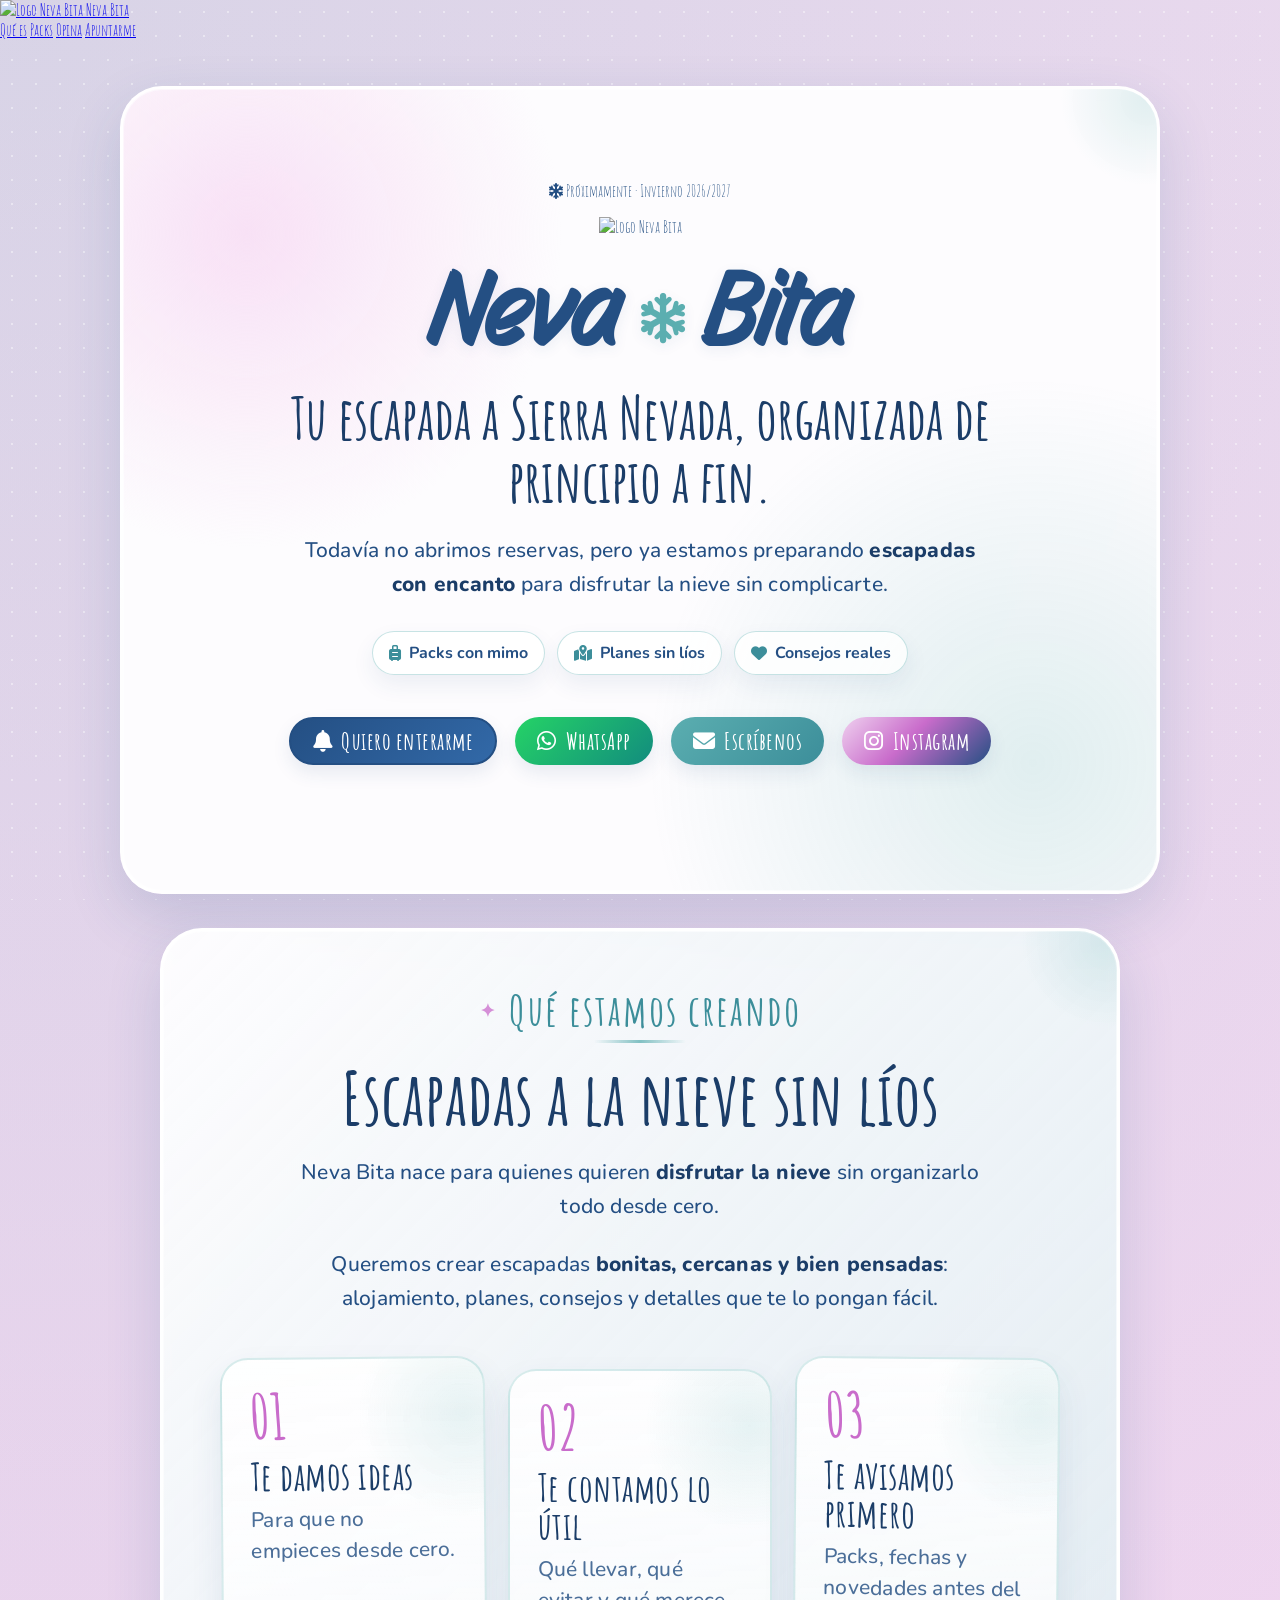
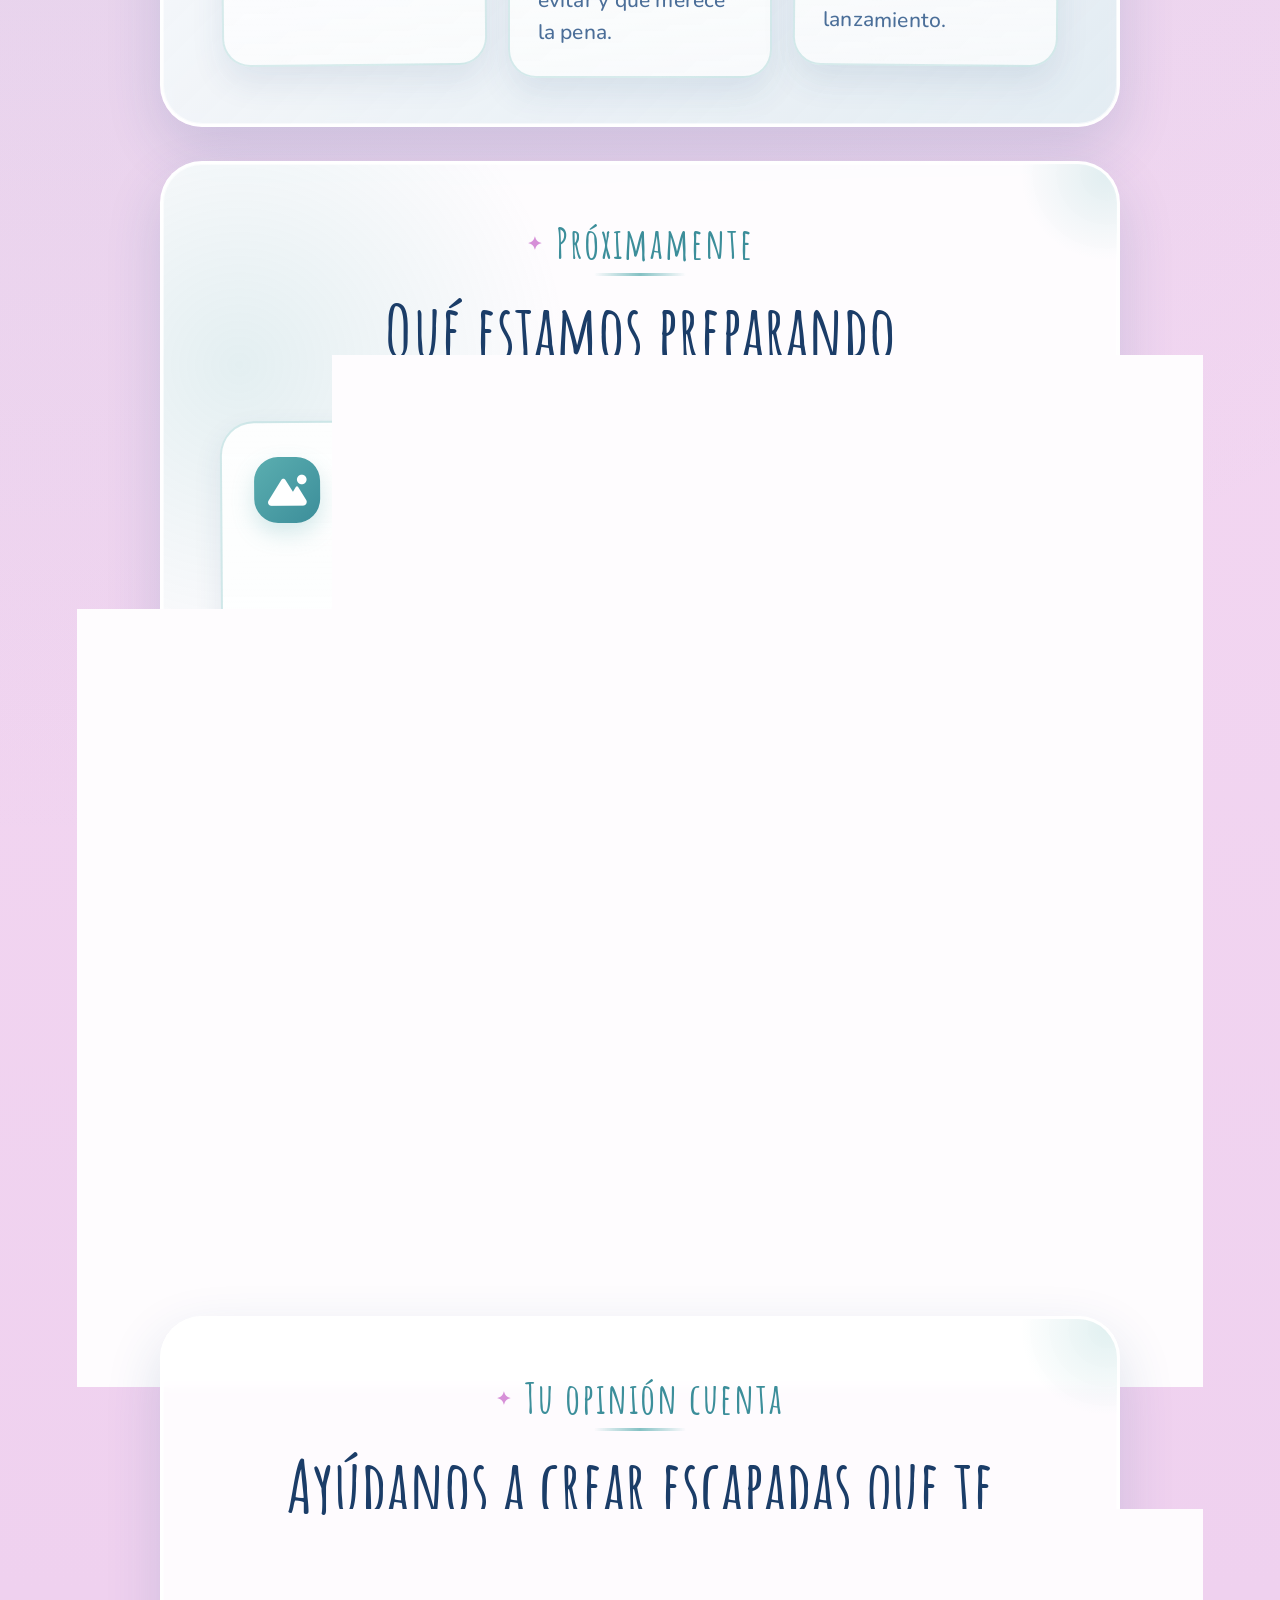
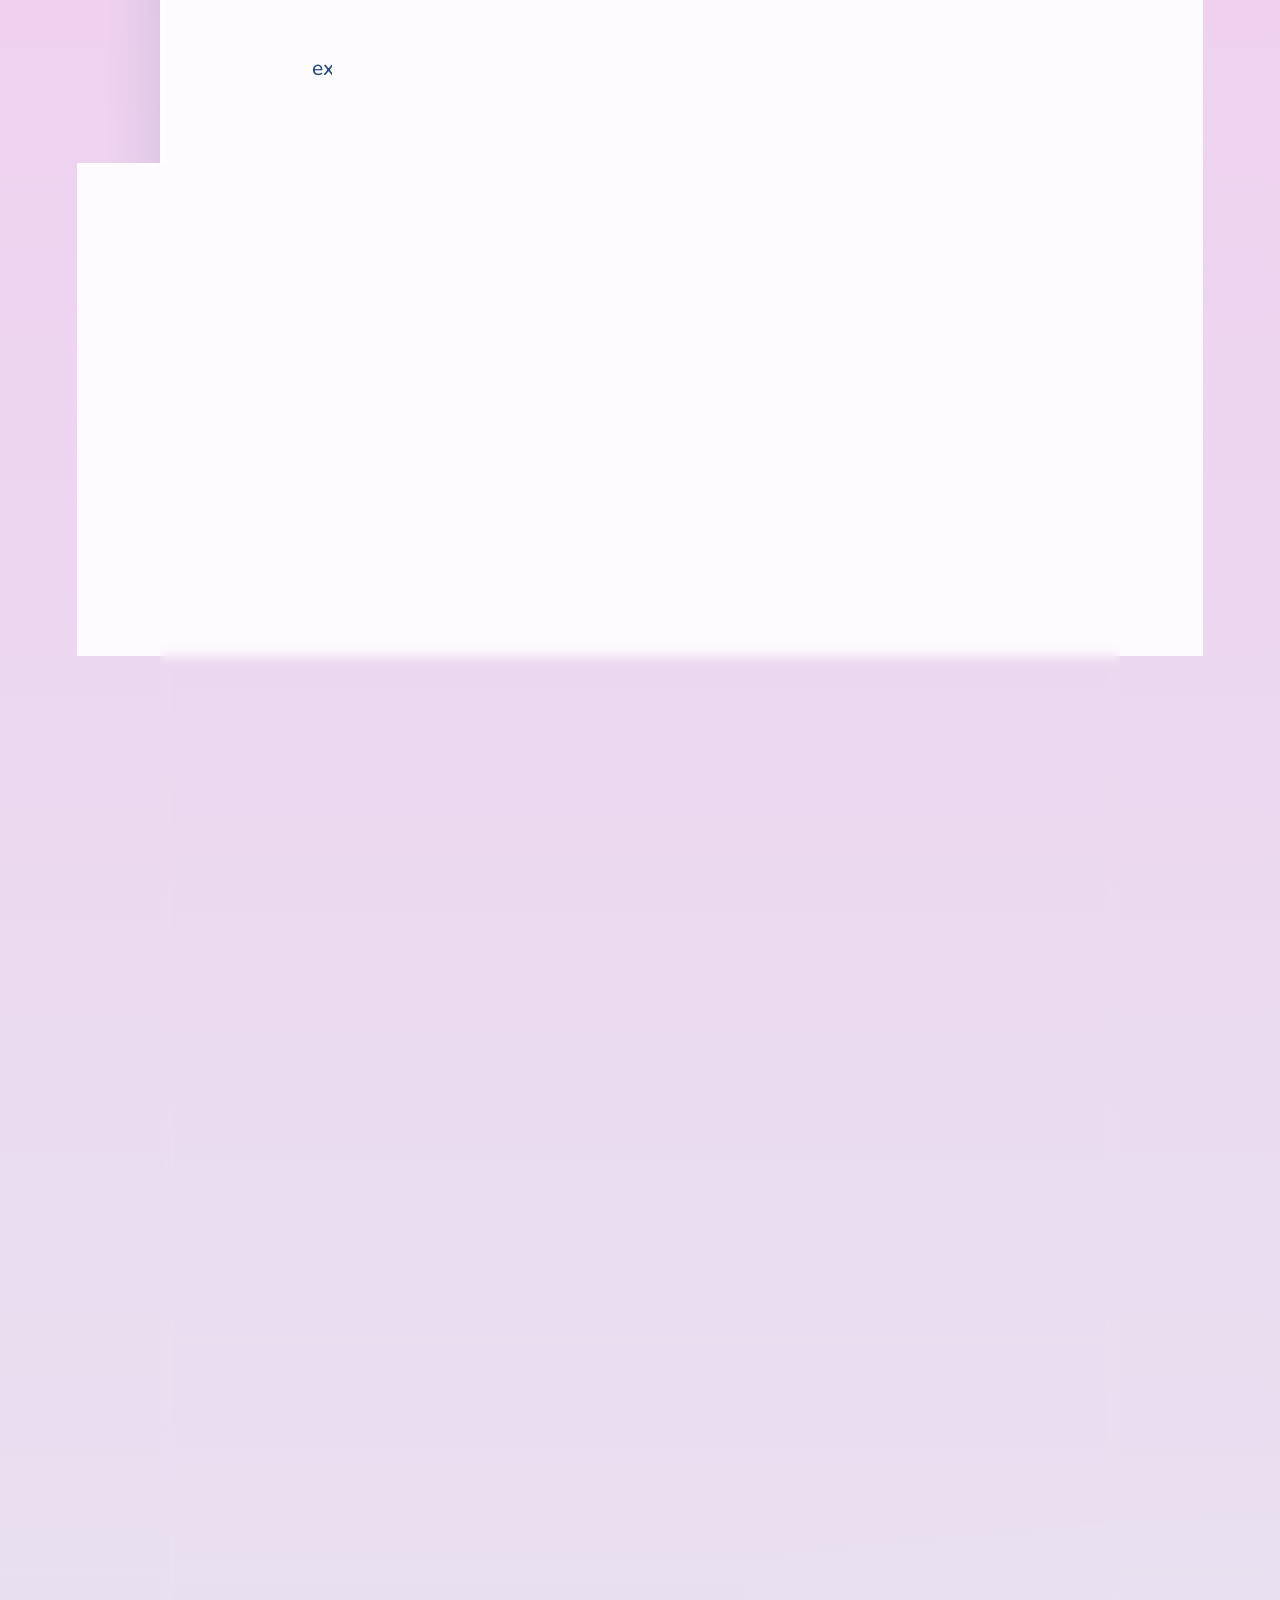
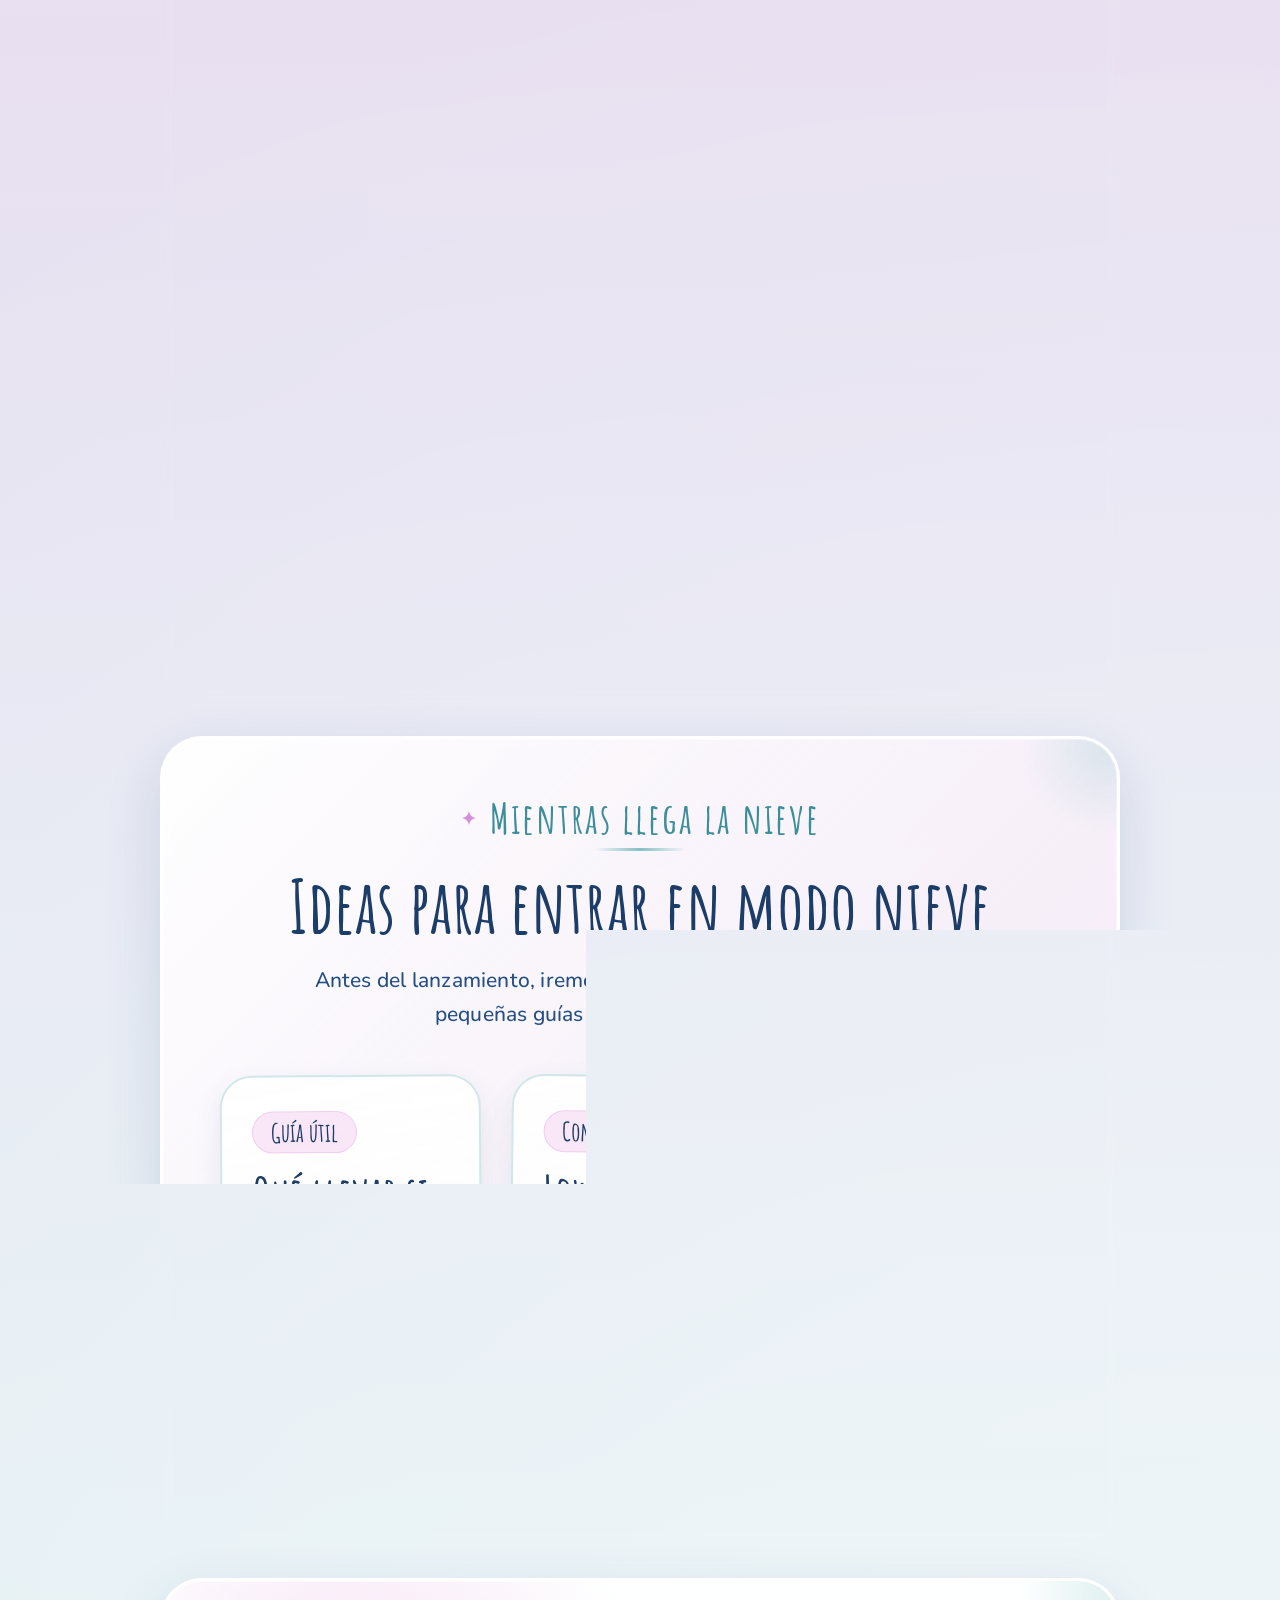
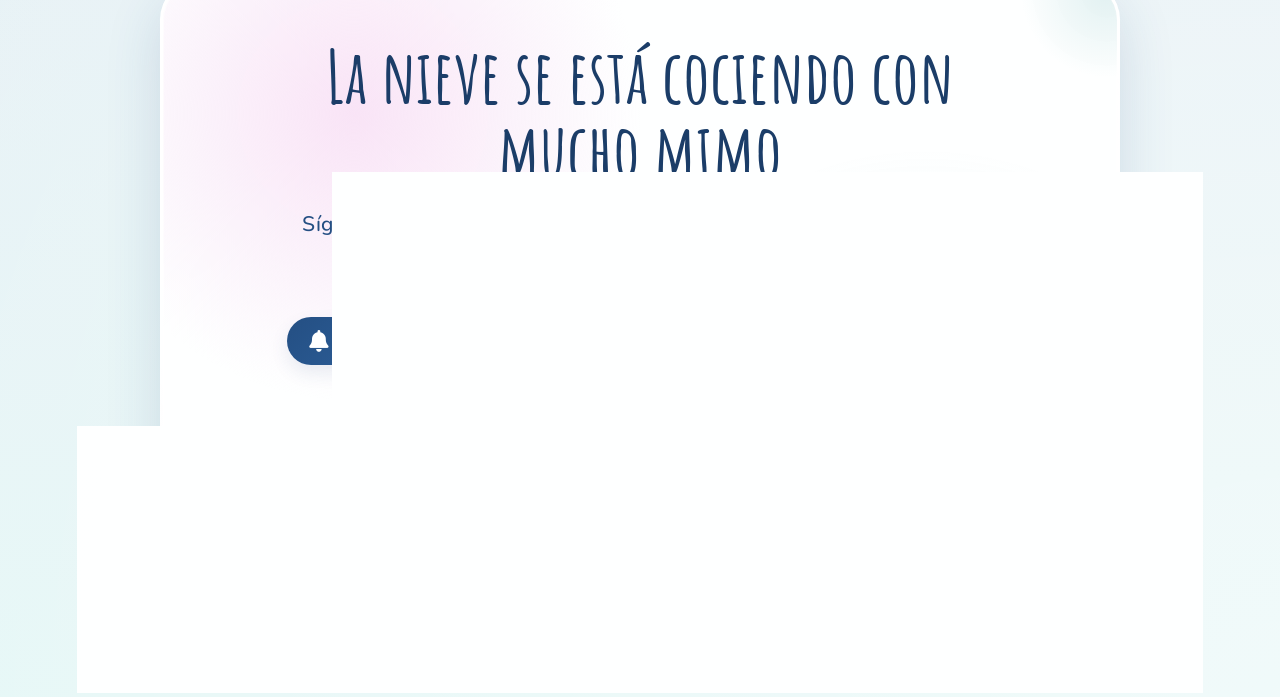
==== commit 891122de: "e" ====
--- a/index.html
+++ b/index.html
@@ -3,122 +3,96 @@
 <head>
     <meta charset="UTF-8">
     <meta name="viewport" content="width=device-width, initial-scale=1.0">
+    <meta name="google-site-verification" content="3necqrhQwgiaecwS1xqDNjIMlv742VayYau-BxHQIUc">
+
+    <title>Neva Bita | Escapadas a la nieve próximamente</title>
+    <meta name="description" content="Neva Bita está preparando escapadas a la nieve para la temporada de invierno 2026/2027. Muy pronto compartiremos packs, consejos, ideas y planes con encanto.">
+    <link rel="canonical" href="https://nevabitaexperience.com/">
+
     <link rel="icon" type="image/png" href="/favicon.png">
-<link rel="apple-touch-icon" href="/favicon.png">
-    <meta name="google-site-verification" content="3necqrhQwgiaecwS1xqDNjIMlv742VayYau-BxHQIUc" />
-    <title>Neva Bita | Próximamente</title>
-
-    <meta 
-
-        name="description" 
-        content="Neva Bita está preparando escapadas a la nieve para la temporada de invierno 2026/2027. Muy pronto compartiremos novedades, packs, consejos y planes con encanto."
-    >
-
-    <link rel="canonical" href="https://nevabitaexperience.com/">
-    <link rel="stylesheet" href="styles.css">
-
-    <link rel="stylesheet" href="https://cdnjs.cloudflare.com/ajax/libs/font-awesome/6.5.0/css/all.min.css">
+    <link rel="apple-touch-icon" href="/favicon.png">
+
+    <meta property="og:type" content="website">
+    <meta property="og:title" content="Neva Bita | Escapadas a la nieve próximamente">
+    <meta property="og:description" content="Estamos preparando escapadas con encanto para disfrutar la nieve sin complicarte.">
+    <meta property="og:url" content="https://nevabitaexperience.com/">
+    <meta property="og:image" content="https://nevabitaexperience.com/images/nevabitalogo.png">
 
     <link rel="preconnect" href="https://fonts.googleapis.com">
     <link rel="preconnect" href="https://fonts.gstatic.com" crossorigin>
-    <link 
-        href="https://fonts.googleapis.com/css2?family=Amatic+SC:wght@400;700&family=Nunito:wght@400;600;700;800&family=Story+Script&display=swap" 
-        rel="stylesheet"
-    >
-<script type="application/ld+json">
-{
-  "@context": "https://schema.org",
-  "@type": "Organization",
-  "name": "Neva Bita Experience",
-  "url": "https://nevabitaexperience.com/",
-  "logo": "https://nevabitaexperience.com/favicon.png",
-  "sameAs": [
-    "https://www.instagram.com/nevabita"
-  ]
-}
-</script>
+    <link href="https://fonts.googleapis.com/css2?family=Amatic+SC:wght@400;700&family=Nunito:wght@400;500;600;700;800&family=Story+Script&display=swap" rel="stylesheet">
+    <link rel="stylesheet" href="https://cdnjs.cloudflare.com/ajax/libs/font-awesome/6.5.0/css/all.min.css">
+    <link rel="stylesheet" href="styles.css">
+
+    <script type="application/ld+json">
+    {
+        "@context": "https://schema.org",
+        "@type": "Organization",
+        "name": "Neva Bita Experience",
+        "url": "https://nevabitaexperience.com/",
+        "logo": "https://nevabitaexperience.com/favicon.png",
+        "sameAs": ["https://www.instagram.com/nevabita"]
+    }
+    </script>
 </head>
 
 <body>
-
-    <main class="coming-soon">
-
-        <!-- HERO PRINCIPAL -->
-        <section class="coming-soon__card hero-section">
-
-            <img 
-                src="images/nevabitalogo.png" 
-                alt="Logo Neva Bita" 
-                class="coming-soon__logo"
-            >
-
-            <h1 class="coming-soon__title">
-                Neva <i class="fa-solid fa-snowflake"></i> Bita
-            </h1>
-
-            <p class="coming-soon__subtitle">
-                Tu escapada a la nieve empieza con Bita
-            </p>
-
-            <div class="coming-soon__badge">
-                Próximamente · Invierno 2026/2027
-            </div>
-
-            <p class="coming-soon__text">
-                Todavía no abrimos reservas, pero ya estamos preparando <strong>escapadas con encanto</strong>
-                para disfrutar la nieve sin complicarte.
-            </p>
-
-            <p class="coming-soon__text">
-                Mientras llega la temporada, iremos compartiendo <span class="text-highlight">ideas, consejos y novedades</span>
-                para que empieces a vivir el invierno con Bita.
-            </p>
-
-            <div class="hero-highlights" aria-label="Resumen de novedades de Neva Bita">
-                <span><i class="fa-solid fa-suitcase-rolling"></i> Packs con mimo</span>
-                <span><i class="fa-solid fa-map-location-dot"></i> Planes sin líos</span>
-                <span><i class="fa-solid fa-heart"></i> Consejos reales</span>
-            </div>
-
-            <div class="coming-soon__actions">
-                <button 
-                    type="button"
-                    class="coming-soon__button coming-soon__button--primary js-scroll-waitlist"
-                >
-                    <i class="fa-solid fa-bell"></i>
-                    Quiero enterarme
-                </button>
-
-                <a 
-                    href="https://wa.me/34624887172" 
-                    target="_blank" 
-                    rel="noopener noreferrer" 
-                    class="coming-soon__button coming-soon__button--secondary"
-                    aria-label="Contactar por WhatsApp"
-                >
-                    <i class="fa-brands fa-whatsapp"></i>
-                    WhatsApp
-                </a>
-
-                <button 
-                    type="button"
-                    class="coming-soon__button coming-soon__button--secondary coming-soon__button--email js-copy-email"
-                    data-email="info@nevabitaexperience.com"
-                >
-                    <i class="fa-solid fa-envelope"></i>
-                    Escríbenos
-                </button>
-
-                <a 
-                    href="https://www.instagram.com/nevabita?igsh=MXFxZW9hZW1zdzB3Ng==" 
-                    target="_blank" 
-                    rel="noopener noreferrer" 
-                    class="coming-soon__button coming-soon__button--secondary"
-                >
-                    <i class="fa-brands fa-instagram"></i>
-                    Instagram
-                </a>
-            </div>
+    <div class="page-progress" aria-hidden="true"></div>
+    <div class="snow-layer" aria-hidden="true"></div>
+
+    <header class="site-header" aria-label="Navegación principal">
+        <a class="site-header__brand js-scroll" href="#inicio" aria-label="Ir al inicio de Neva Bita">
+            <img src="images/nevabitalogo.png" alt="Logo Neva Bita">
+            <span>Neva Bita</span>
+        </a>
+
+        <nav class="site-header__nav" aria-label="Secciones de la página">
+            <a class="js-scroll" href="#que-es-nevabita">Qué es</a>
+            <a class="js-scroll" href="#que-estamos-preparando">Packs</a>
+            <a class="js-scroll" href="#participa">Opina</a>
+            <a class="site-header__cta js-scroll" href="#lista-espera">Apuntarme</a>
+        </nav>
+    </header>
+
+    <main class="coming-soon" id="inicio">
+        <section class="coming-soon__card hero-section reveal-on-scroll">
+            <div class="hero-section__content">
+                <p class="eyebrow"><i class="fa-solid fa-snowflake"></i> Próximamente · Invierno 2026/2027</p>
+
+                <img src="images/nevabitalogo.png" alt="Logo Neva Bita" class="coming-soon__logo">
+
+                <h1 class="coming-soon__title">Neva <i class="fa-solid fa-snowflake"></i> Bita</h1>
+
+                <p class="coming-soon__subtitle">Tu escapada a Sierra Nevada, organizada de principio a fin.</p>
+
+                <p class="coming-soon__text coming-soon__text--lead">
+                    Todavía no abrimos reservas, pero ya estamos preparando <strong>escapadas con encanto</strong> para disfrutar la nieve sin complicarte.
+                </p>
+
+                <div class="hero-highlights" aria-label="Resumen de Neva Bita">
+                    <span><i class="fa-solid fa-suitcase-rolling"></i> Packs con mimo</span>
+                    <span><i class="fa-solid fa-map-location-dot"></i> Planes sin líos</span>
+                    <span><i class="fa-solid fa-heart"></i> Consejos reales</span>
+                </div>
+
+                <div class="coming-soon__actions">
+                    <a href="#lista-espera" class="coming-soon__button coming-soon__button--primary js-scroll">
+                        <i class="fa-solid fa-bell"></i>
+                        Quiero enterarme
+                    </a>
+                    <a href="https://wa.me/34624887172" target="_blank" rel="noopener noreferrer" class="coming-soon__button coming-soon__button--whatsapp" aria-label="Contactar por WhatsApp">
+                        <i class="fa-brands fa-whatsapp"></i>
+                        WhatsApp
+                    </a>
+                    <button type="button" class="coming-soon__button coming-soon__button--email js-copy-email" data-email="info@nevabitaexperience.com">
+                        <i class="fa-solid fa-envelope"></i>
+                        Escríbenos
+                    </button>
+                    <a href="https://www.instagram.com/nevabita?igsh=MXFxZW9hZW1zdzB3Ng==" target="_blank" rel="noopener noreferrer" class="coming-soon__button coming-soon__button--instagram">
+                        <i class="fa-brands fa-instagram"></i>
+                        Instagram
+                    </a>
+                </div>
 
             <p class="email-copy-message" aria-live="polite"></p>
 
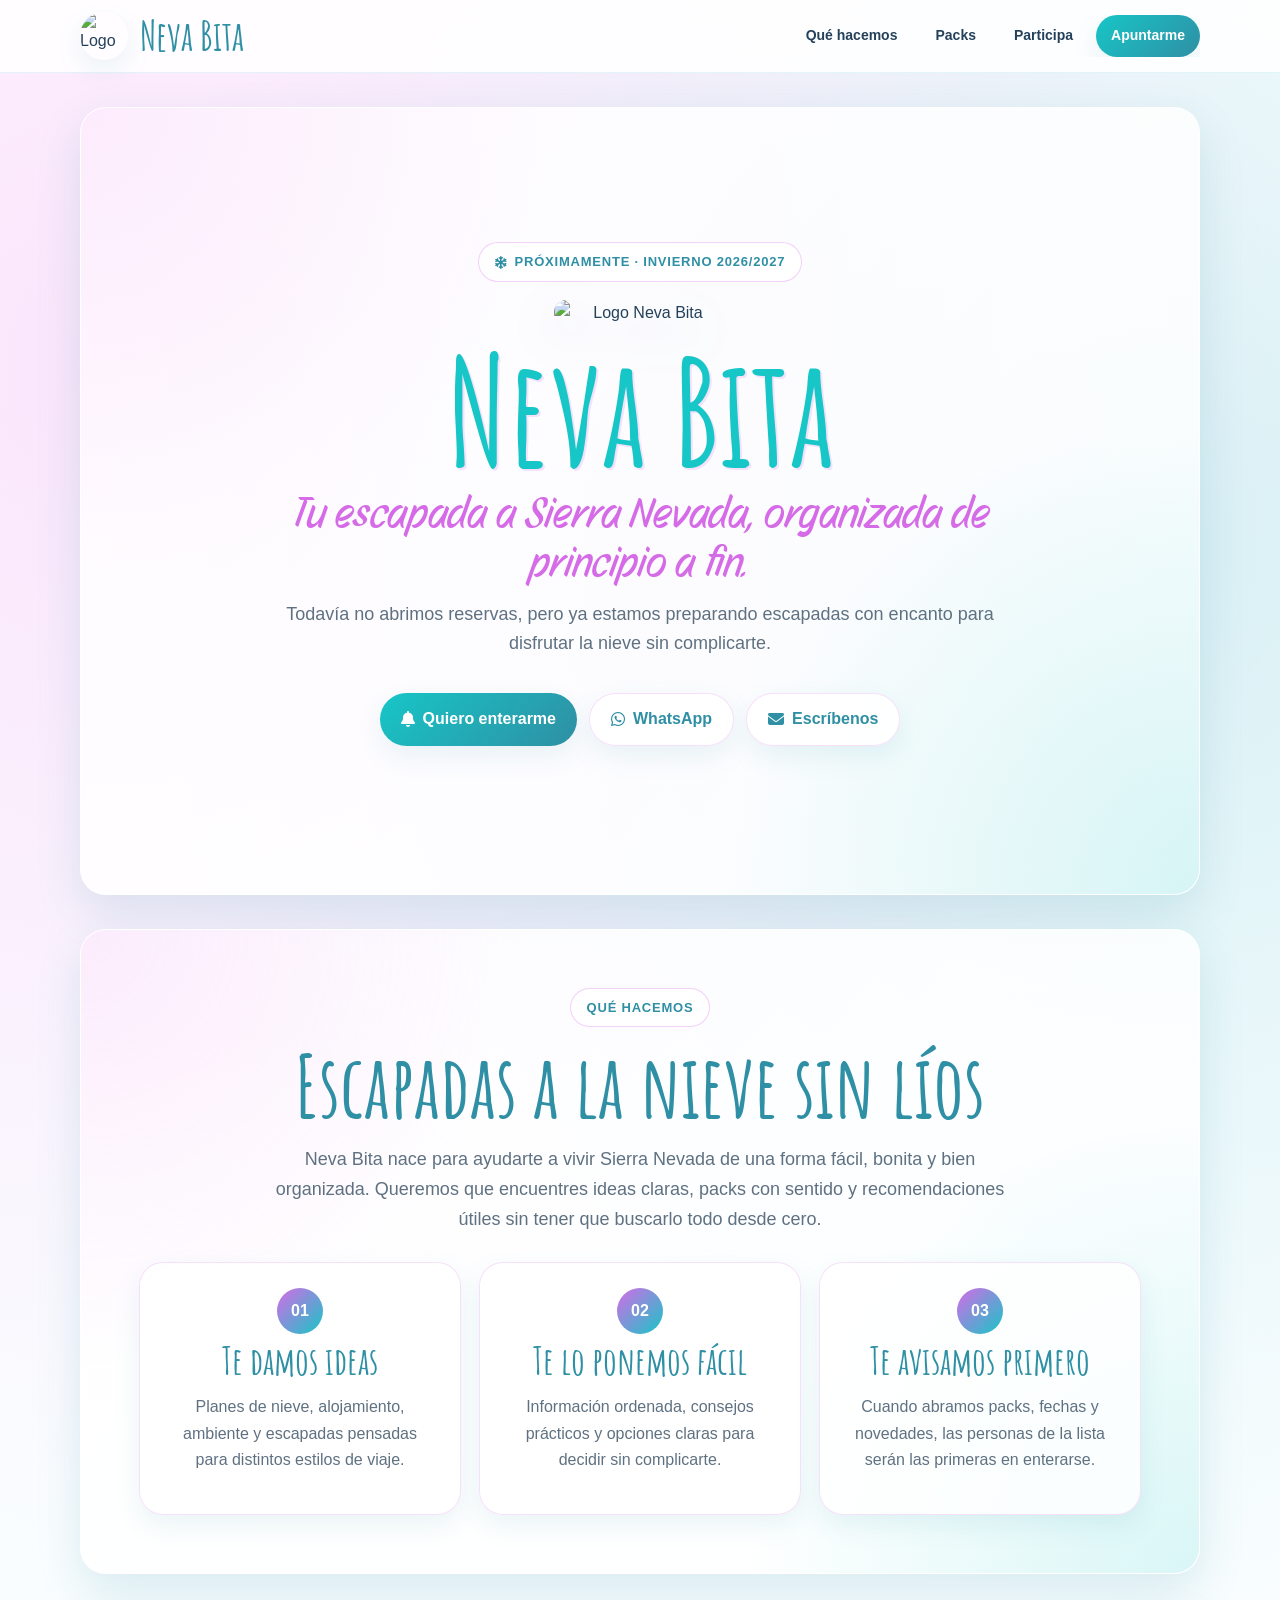
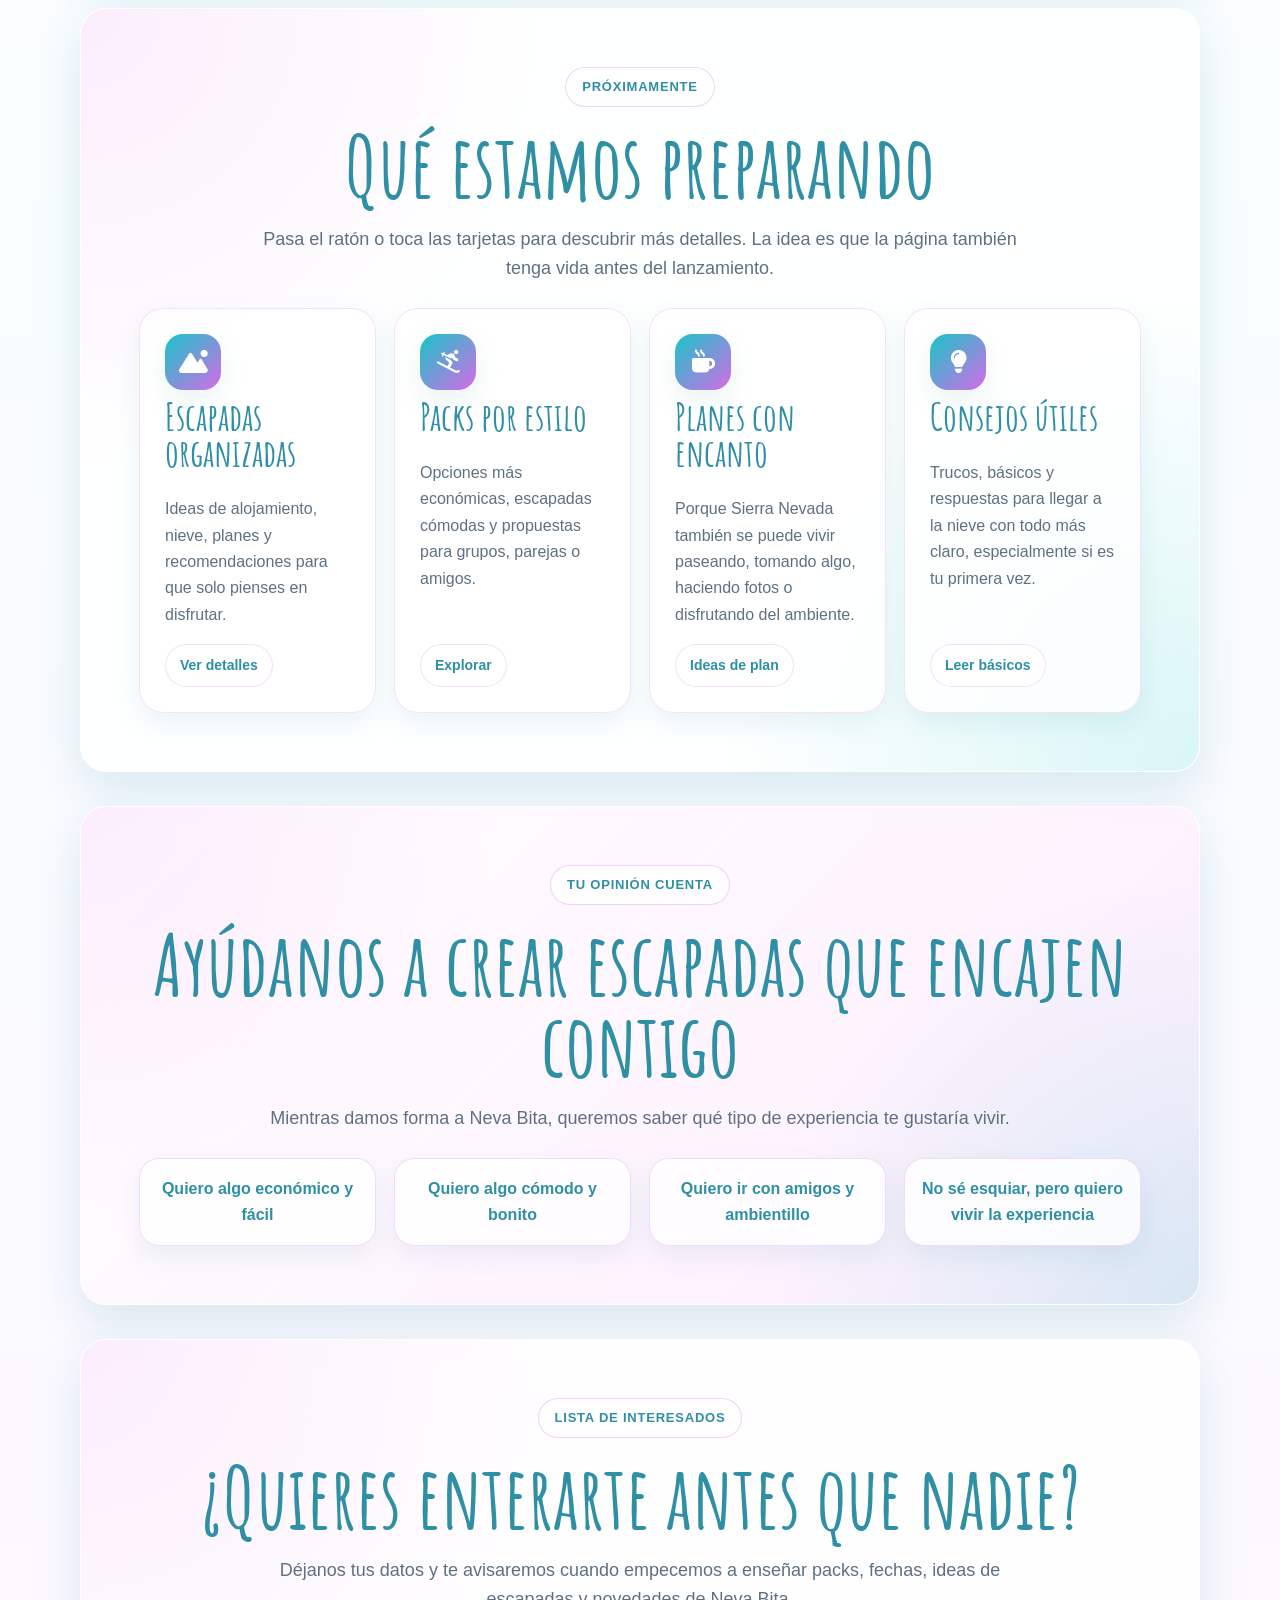
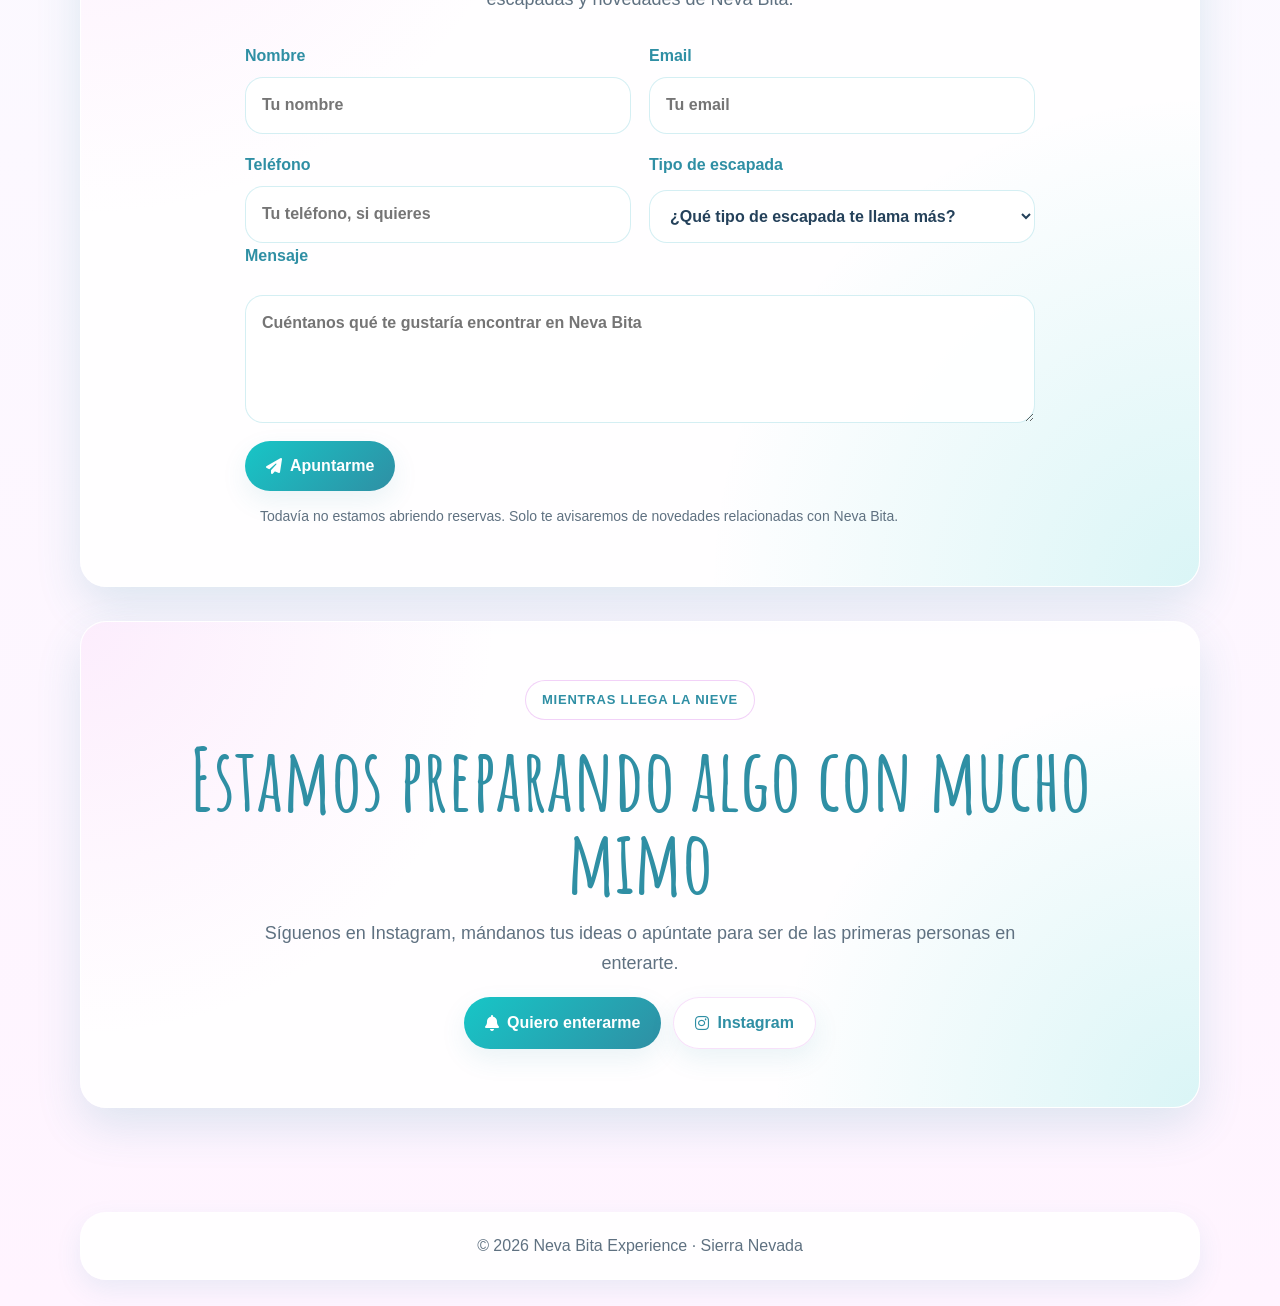
==== commit 263e9c52: "renderizacion web" ====
--- a/index.html
+++ b/index.html
@@ -1,562 +1,244 @@
 <!DOCTYPE html>
 <html lang="es">
 <head>
-    <meta charset="UTF-8">
-    <meta name="viewport" content="width=device-width, initial-scale=1.0">
-    <meta name="google-site-verification" content="3necqrhQwgiaecwS1xqDNjIMlv742VayYau-BxHQIUc">
-
-    <title>Neva Bita | Escapadas a la nieve próximamente</title>
-    <meta name="description" content="Neva Bita está preparando escapadas a la nieve para la temporada de invierno 2026/2027. Muy pronto compartiremos packs, consejos, ideas y planes con encanto.">
-    <link rel="canonical" href="https://nevabitaexperience.com/">
-
-    <link rel="icon" type="image/png" href="/favicon.png">
-    <link rel="apple-touch-icon" href="/favicon.png">
-
-    <meta property="og:type" content="website">
-    <meta property="og:title" content="Neva Bita | Escapadas a la nieve próximamente">
-    <meta property="og:description" content="Estamos preparando escapadas con encanto para disfrutar la nieve sin complicarte.">
-    <meta property="og:url" content="https://nevabitaexperience.com/">
-    <meta property="og:image" content="https://nevabitaexperience.com/images/nevabitalogo.png">
-
-    <link rel="preconnect" href="https://fonts.googleapis.com">
-    <link rel="preconnect" href="https://fonts.gstatic.com" crossorigin>
-    <link href="https://fonts.googleapis.com/css2?family=Amatic+SC:wght@400;700&family=Nunito:wght@400;500;600;700;800&family=Story+Script&display=swap" rel="stylesheet">
-    <link rel="stylesheet" href="https://cdnjs.cloudflare.com/ajax/libs/font-awesome/6.5.0/css/all.min.css">
-    <link rel="stylesheet" href="styles.css">
-
-    <script type="application/ld+json">
-    {
-        "@context": "https://schema.org",
-        "@type": "Organization",
-        "name": "Neva Bita Experience",
-        "url": "https://nevabitaexperience.com/",
-        "logo": "https://nevabitaexperience.com/favicon.png",
-        "sameAs": ["https://www.instagram.com/nevabita"]
-    }
-    </script>
+  <meta charset="UTF-8" />
+  <meta name="viewport" content="width=device-width, initial-scale=1.0" />
+  <meta name="google-site-verification" content="3necqrhQwgiaecwS1xqDNjIMlv742VayYau-BxHQIUc" />
+
+  <title>Neva Bita | Próximamente</title>
+  <meta name="description" content="Neva Bita está preparando escapadas a la nieve en Sierra Nevada para la temporada de invierno 2026/2027. Muy pronto compartiremos packs, consejos y planes con encanto." />
+  <link rel="canonical" href="https://nevabitaexperience.com/" />
+
+  <link rel="icon" type="image/png" href="/favicon.png" />
+  <link rel="apple-touch-icon" href="/favicon.png" />
+
+  <meta property="og:type" content="website" />
+  <meta property="og:title" content="Neva Bita | Próximamente" />
+  <meta property="og:description" content="Escapadas a Sierra Nevada con encanto, organización y mucho mimo." />
+  <meta property="og:url" content="https://nevabitaexperience.com/" />
+  <meta property="og:image" content="https://nevabitaexperience.com/images/nevabitalogo.png" />
+
+  <link rel="preconnect" href="https://fonts.googleapis.com" />
+  <link rel="preconnect" href="https://fonts.gstatic.com" crossorigin />
+  <link href="https://fonts.googleapis.com/css2?family=Amatic+SC:wght@400;700&family=Story+Script&display=swap" rel="stylesheet" />
+  <link rel="stylesheet" href="https://cdnjs.cloudflare.com/ajax/libs/font-awesome/6.5.0/css/all.min.css" />
+  <link rel="stylesheet" href="styles.css" />
+
+  <script type="application/ld+json">
+  {
+    "@context": "https://schema.org",
+    "@type": "Organization",
+    "name": "Neva Bita Experience",
+    "url": "https://nevabitaexperience.com/",
+    "logo": "https://nevabitaexperience.com/favicon.png",
+    "sameAs": ["https://www.instagram.com/nevabita"]
+  }
+  </script>
 </head>
-
 <body>
-    <div class="page-progress" aria-hidden="true"></div>
-    <div class="snow-layer" aria-hidden="true"></div>
-
-    <header class="site-header" aria-label="Navegación principal">
-        <a class="site-header__brand js-scroll" href="#inicio" aria-label="Ir al inicio de Neva Bita">
-            <img src="images/nevabitalogo.png" alt="Logo Neva Bita">
-            <span>Neva Bita</span>
-        </a>
-
-        <nav class="site-header__nav" aria-label="Secciones de la página">
-            <a class="js-scroll" href="#que-es-nevabita">Qué es</a>
-            <a class="js-scroll" href="#que-estamos-preparando">Packs</a>
-            <a class="js-scroll" href="#participa">Opina</a>
-            <a class="site-header__cta js-scroll" href="#lista-espera">Apuntarme</a>
-        </nav>
-    </header>
-
-    <main class="coming-soon" id="inicio">
-        <section class="coming-soon__card hero-section reveal-on-scroll">
-            <div class="hero-section__content">
-                <p class="eyebrow"><i class="fa-solid fa-snowflake"></i> Próximamente · Invierno 2026/2027</p>
-
-                <img src="images/nevabitalogo.png" alt="Logo Neva Bita" class="coming-soon__logo">
-
-                <h1 class="coming-soon__title">Neva <i class="fa-solid fa-snowflake"></i> Bita</h1>
-
-                <p class="coming-soon__subtitle">Tu escapada a Sierra Nevada, organizada de principio a fin.</p>
-
-                <p class="coming-soon__text coming-soon__text--lead">
-                    Todavía no abrimos reservas, pero ya estamos preparando <strong>escapadas con encanto</strong> para disfrutar la nieve sin complicarte.
-                </p>
-
-                <div class="hero-highlights" aria-label="Resumen de Neva Bita">
-                    <span><i class="fa-solid fa-suitcase-rolling"></i> Packs con mimo</span>
-                    <span><i class="fa-solid fa-map-location-dot"></i> Planes sin líos</span>
-                    <span><i class="fa-solid fa-heart"></i> Consejos reales</span>
-                </div>
-
-                <div class="coming-soon__actions">
-                    <a href="#lista-espera" class="coming-soon__button coming-soon__button--primary js-scroll">
-                        <i class="fa-solid fa-bell"></i>
-                        Quiero enterarme
-                    </a>
-                    <a href="https://wa.me/34624887172" target="_blank" rel="noopener noreferrer" class="coming-soon__button coming-soon__button--whatsapp" aria-label="Contactar por WhatsApp">
-                        <i class="fa-brands fa-whatsapp"></i>
-                        WhatsApp
-                    </a>
-                    <button type="button" class="coming-soon__button coming-soon__button--email js-copy-email" data-email="info@nevabitaexperience.com">
-                        <i class="fa-solid fa-envelope"></i>
-                        Escríbenos
-                    </button>
-                    <a href="https://www.instagram.com/nevabita?igsh=MXFxZW9hZW1zdzB3Ng==" target="_blank" rel="noopener noreferrer" class="coming-soon__button coming-soon__button--instagram">
-                        <i class="fa-brands fa-instagram"></i>
-                        Instagram
-                    </a>
-                </div>
-
-            <p class="email-copy-message" aria-live="polite"></p>
-
-        </section>
-
-
-        <!-- QUÉ ES NEVA BITA -->
-        <section class="coming-soon__card info-section" id="que-es-nevabita">
-
-            <span class="section-label">Qué estamos creando</span>
-
-            <h2>Escapadas a la nieve sin líos</h2>
-
-            <p>
-                Neva Bita nace para quienes quieren <strong>disfrutar la nieve</strong> sin organizarlo todo desde cero.
-            </p>
-
-            <p>
-                Queremos crear escapadas <strong>bonitas, cercanas y bien pensadas</strong>: alojamiento, planes, consejos y detalles que te lo pongan fácil.
-            </p>
-
-            <div class="promise-strip">
-                <div>
-                    <span>01</span>
-                    <strong>Te damos ideas</strong>
-                    <small>Para que no empieces desde cero.</small>
-                </div>
-                <div>
-                    <span>02</span>
-                    <strong>Te contamos lo útil</strong>
-                    <small>Qué llevar, qué evitar y qué merece la pena.</small>
-                </div>
-                <div>
-                    <span>03</span>
-                    <strong>Te avisamos primero</strong>
-                    <small>Packs, fechas y novedades antes del lanzamiento.</small>
-                </div>
-            </div>
-
-        </section>
-
-
-        <!-- QUÉ ESTAMOS PREPARANDO -->
-        <section class="coming-soon__card info-section" id="que-estamos-preparando">
-
-            <span class="section-label">Próximamente</span>
-
-            <h2>Qué estamos preparando</h2>
-
-            <div class="feature-grid">
-
-                <article class="feature-card">
-                    <i class="fa-solid fa-mountain-sun"></i>
-                    <span class="card-badge">Escapadas a la nieve</span>
-                    <h3>Todo más fácil</h3>
-                    <p>
-                        Alojamiento, planes y recomendaciones para que solo pienses en <strong>disfrutar</strong>.
-                    </p>
-                </article>
-
-                <article class="feature-card">
-                    <i class="fa-solid fa-person-skiing"></i>
-                    <span class="card-badge">A tu manera</span>
-                    <h3>Packs con intención</h3>
-                    <p>
-                        Opciones sencillas, cómodas o con ambientillo para grupos, parejas y amigos.
-                    </p>
-                </article>
-
-                <article class="feature-card">
-                    <i class="fa-solid fa-mug-hot"></i>
-                    <span class="card-badge">Sin esquís también</span>
-                    <h3>Planes con encanto</h3>
-                    <p>
-                        Pasear, tomar algo, hacer fotos y disfrutar del ambiente también cuenta como planazo.
-                    </p>
-                </article>
-
-                <article class="feature-card">
-                    <i class="fa-solid fa-lightbulb"></i>
-                    <span class="card-badge">Primera vez</span>
-                    <h3>Consejos útiles</h3>
-                    <p>
-                        Trucos, básicos y respuestas para llegar a la nieve con todo más claro.
-                    </p>
-                </article>
-
-            </div>
-
-        </section>
-
-
-        <!-- ENCUESTA / PARTICIPACIÓN -->
-        <section class="coming-soon__card info-section" id="participa">
-
-            <span class="section-label">Tu opinión cuenta</span>
-
-            <h2>Ayúdanos a crear escapadas que te encanten</h2>
-
-            <p>
-                Mientras damos forma a Neva Bita, queremos saber qué tipo de experiencia te gustaría vivir.
-                Tus ideas nos ayudan a crear packs <strong>más reales, útiles y bonitos</strong>.
-            </p>
-
-            <p class="micro-copy">Elige la opción que más va contigo y te llevamos directa al formulario.</p>
-
-            <div class="survey-options">
-
-                <button 
-                    type="button"
-                    class="survey-option"
-                    data-option="Quiero algo económico y fácil"
-                >
-                    Quiero algo económico y fácil
-                </button>
-
-                <button 
-                    type="button"
-                    class="survey-option"
-                    data-option="Quiero algo cómodo y bonito"
-                >
-                    Quiero algo cómodo y bonito
-                </button>
-
-                <button 
-                    type="button"
-                    class="survey-option"
-                    data-option="Quiero ir con amigos y ambientillo"
-                >
-                    Quiero ir con amigos y ambientillo
-                </button>
-
-                <button 
-                    type="button"
-                    class="survey-option"
-                    data-option="No sé esquiar, pero quiero vivir la experiencia"
-                >
-                    No sé esquiar, pero quiero vivir la experiencia
-                </button>
-
-            </div>
-
-        </section>
-
-
-        <!-- LISTA DE ESPERA -->
-        <section class="coming-soon__card info-section" id="lista-espera">
-
-            <span class="section-label">Lista de interesados</span>
-
-            <h2>¿Quieres enterarte antes que nadie?</h2>
-
-            <p>
-                Déjanos tus datos y te avisaremos cuando empecemos a enseñar <strong>packs, fechas e ideas de escapadas</strong>.
-            </p>
-
-            <form class="waitlist-form" id="waitlistForm">
-
-                <div class="form-intro">
-                    <span class="card-badge">Sin compromiso</span>
-                    <strong>Apúntate para estar cerca de las novedades.</strong>
-                    <small>No son reservas: solo información bonita y útil cuando haya avances.</small>
-                </div>
-
-                <label for="nombre">Nombre</label>
-                <input 
-                    type="text" 
-                    id="nombre" 
-                    name="nombre" 
-                    placeholder="Tu nombre" 
-                    required
-                >
-
-                <label for="email">Email</label>
-                <input 
-                    type="email" 
-                    id="email" 
-                    name="email" 
-                    placeholder="Tu email" 
-                    required
-                >
-
-                <label for="telefono">Teléfono</label>
-                <input 
-                    type="tel" 
-                    id="telefono" 
-                    name="telefono" 
-                    placeholder="Tu teléfono, si quieres"
-                >
-
-                <label for="tipoEscapada">Tipo de escapada</label>
-                <select id="tipoEscapada" name="tipoEscapada">
-                    <option value="">¿Qué tipo de escapada te llama más?</option>
-                    <option value="Quiero algo económico y fácil">Quiero algo económico y fácil</option>
-                    <option value="Quiero algo cómodo y bonito">Quiero algo cómodo y bonito</option>
-                    <option value="Quiero ir con amigos y ambientillo">Quiero ir con amigos y ambientillo</option>
-                    <option value="No sé esquiar, pero quiero vivir la experiencia">No sé esquiar, pero quiero vivir la experiencia</option>
-                    <option value="Todavía no lo sé">Todavía no lo sé</option>
-                </select>
-
-                <label for="mensaje">Mensaje</label>
-                <textarea 
-                    id="mensaje" 
-                    name="mensaje" 
-                    placeholder="Cuéntanos qué te gustaría encontrar en Neva Bita"
-                ></textarea>
-
-                <button type="submit" class="coming-soon__button coming-soon__button--primary">
-                    <i class="fa-solid fa-paper-plane"></i>
-                    Apuntarme
-                </button>
-
-                <p class="form-message" id="formMessage"></p>
-
-                <small>
-                    Todavía no estamos abriendo reservas. Solo te avisaremos de novedades relacionadas con Neva Bita.
-                </small>
-
-            </form>
-
-        </section>
-
-
-        <!-- MIENTRAS LLEGA LA NIEVE -->
-        <section class="coming-soon__card info-section" id="mientras-llega-la-nieve">
-
-            <span class="section-label">Mientras llega la nieve</span>
-
-            <h2>Ideas para entrar en modo nieve</h2>
-
-            <p>
-                Antes del lanzamiento, iremos compartiendo inspiración, consejos y pequeñas guías para preparar tu escapada.
-            </p>
-
-            <div class="mini-post-grid">
-
-                <article class="mini-post">
-                    <span class="card-badge">Guía útil</span>
-                    <h3>Qué llevar si es tu primera vez</h3>
-                    <p>
-                        <strong>Ropa, básicos y errores típicos</strong> para preparar la maleta sin dramas.
-                    </p>
-                </article>
-
-                <article class="mini-post">
-                    <span class="card-badge">Comparativa</span>
-                    <h3>Low cost vs cómoda</h3>
-                    <p>
-                        Qué cambia, qué incluye cada estilo y cómo elegir según tu presupuesto.
-                    </p>
-                </article>
-
-                <article class="mini-post">
-                    <span class="card-badge">Planazos</span>
-                    <h3>Planes aunque no esquíes</h3>
-                    <p>
-                        Porque la nieve también se disfruta sin ponerse unos esquís.
-                    </p>
-                </article>
-
-            </div>
-
-        </section>
-
-
-        <!-- CIERRE -->
-        <section class="coming-soon__card final-section">
-
-            <h2>La nieve se está cociendo con mucho mimo</h2>
-
-            <p>
-                Síguenos en Instagram, mándanos tus ideas o apúntate para enterarte cuando Bita empiece a enseñar sus escapadas.
-            </p>
-
-            <div class="coming-soon__actions">
-                <button 
-                    type="button"
-                    class="coming-soon__button coming-soon__button--primary js-scroll-waitlist"
-                >
-                    <i class="fa-solid fa-bell"></i>
-                    Quiero enterarme
-                </button>
-
-                <a 
-                    href="https://wa.me/34624887172" 
-                    target="_blank" 
-                    rel="noopener noreferrer" 
-                    class="coming-soon__button coming-soon__button--secondary"
-                    aria-label="Contactar por WhatsApp"
-                >
-                    <i class="fa-brands fa-whatsapp"></i>
-                    WhatsApp
-                </a>
-
-                <button 
-                    type="button"
-                    class="coming-soon__button coming-soon__button--secondary coming-soon__button--email js-copy-email"
-                    data-email="info@nevabitaexperience.com"
-                >
-                    <i class="fa-solid fa-envelope"></i>
-                    Escríbenos
-                </button>
-
-                <a 
-                    href="https://www.instagram.com/nevabita?igsh=MXFxZW9hZW1zdzB3Ng==" 
-                    target="_blank" 
-                    rel="noopener noreferrer" 
-                    class="coming-soon__button coming-soon__button--secondary"
-                >
-                    <i class="fa-brands fa-instagram"></i>
-                    Instagram
-                </a>
-            </div>
-
-            <p class="email-copy-message" aria-live="polite"></p>
-
-            <p class="coming-soon__footer">
-                Web en construcción · Neva Bita · Temporada invierno 2026/2027
-            </p>
-
-        </section>
-
-    </main>
-
-
-    <script>
-        const canonicalUrl = "https://nevabitaexperience.com/";
-        const cleanPath = "/";
-
-        function cleanUrl() {
-            if (
-                window.location.pathname !== "/" ||
-                window.location.search !== "" ||
-                window.location.hash !== ""
-            ) {
-                window.history.replaceState({}, document.title, cleanPath);
-            }
-        }
-
-        if (window.location.hostname === "www.nevabitaexperience.com") {
-            window.location.replace(canonicalUrl);
-        } else {
-            cleanUrl();
-        }
-
-        window.addEventListener("DOMContentLoaded", cleanUrl);
-        window.addEventListener("load", cleanUrl);
-        window.addEventListener("pageshow", cleanUrl);
-        window.addEventListener("hashchange", cleanUrl);
-        window.addEventListener("popstate", cleanUrl);
-
-        const scriptURL = "https://script.google.com/a/macros/nevabitaexperience.com/s/AKfycbwcvDOhsl7E67jp2kQSpGz5f-Z88Qo9unn9Y9U0qzz9PbOuMakkBW23gHJkV93XndUQWg/exec";
-
-        const form = document.getElementById("waitlistForm");
-        const formMessage = document.getElementById("formMessage");
-        const tipoEscapada = document.getElementById("tipoEscapada");
-        const surveyOptions = document.querySelectorAll(".survey-option");
-        const scrollButtons = document.querySelectorAll(".js-scroll-waitlist");
-        const emailButtons = document.querySelectorAll(".js-copy-email");
-
-        function scrollToWaitlist(event) {
-            if (event) {
-                event.preventDefault();
-            }
-
-            const waitlistSection = document.getElementById("lista-espera");
-
-            if (!waitlistSection) {
-                cleanUrl();
-                return;
-            }
-
-            waitlistSection.scrollIntoView({
-                behavior: "smooth",
-                block: "start"
-            });
-
-            cleanUrl();
-
-            setTimeout(cleanUrl, 50);
-            setTimeout(cleanUrl, 300);
-            setTimeout(cleanUrl, 800);
-        }
-
-        scrollButtons.forEach(button => {
-            button.addEventListener("click", scrollToWaitlist);
-        });
-
-        surveyOptions.forEach(option => {
-            option.addEventListener("click", event => {
-                event.preventDefault();
-
-                const selectedOption = option.dataset.option;
-
-                tipoEscapada.value = selectedOption;
-
-                scrollToWaitlist();
-
-                formMessage.textContent = "Genial, hemos marcado tu preferencia. Ahora déjanos tus datos para avisarte.";
-                formMessage.classList.remove("form-message--error");
-                formMessage.classList.add("form-message--success");
-
-                cleanUrl();
-            });
-        });
-
-        emailButtons.forEach(button => {
-            button.addEventListener("click", async event => {
-                event.preventDefault();
-
-                const email = button.dataset.email;
-                const section = button.closest("section");
-                const message = section.querySelector(".email-copy-message");
-
-                try {
-                    await navigator.clipboard.writeText(email);
-                    message.textContent = "Correo copiado: " + email;
-                } catch (error) {
-                    message.textContent = "Escríbenos a: " + email;
-                }
-
-                message.classList.add("email-copy-message--visible");
-                cleanUrl();
-            });
-        });
-
-        form.addEventListener("submit", e => {
-            e.preventDefault();
-
-            formMessage.textContent = "Enviando...";
-            formMessage.classList.remove("form-message--error");
-            formMessage.classList.remove("form-message--success");
-
-            const submitButton = form.querySelector("button[type='submit']");
-            submitButton.disabled = true;
-            submitButton.innerHTML = '<i class="fa-solid fa-spinner fa-spin"></i> Enviando';
-
-            const formData = new FormData(form);
-
-            fetch(scriptURL, {
-                method: "POST",
-                body: formData,
-                mode: "no-cors"
-            })
-            .then(() => {
-                form.reset();
-                cleanUrl();
-
-                formMessage.textContent = "¡Gracias! Te hemos apuntado a la lista de interesados de Neva Bita.";
-                formMessage.classList.add("form-message--success");
-            })
-            .catch(() => {
-                cleanUrl();
-
-                formMessage.textContent = "Ups, algo ha fallado. Escríbenos a info@nevabitaexperience.com.";
-                formMessage.classList.add("form-message--error");
-            })
-            .finally(() => {
-                submitButton.disabled = false;
-                submitButton.innerHTML = '<i class="fa-solid fa-paper-plane"></i> Apuntarme';
-                cleanUrl();
-            });
-        });
-    </script>
-
+  <div class="page-progress" aria-hidden="true"></div>
+
+  <header class="site-header">
+    <div class="site-header__inner">
+      <a href="#inicio" class="site-header__brand js-scroll" aria-label="Ir al inicio">
+        <img src="images/nevabitalogo.png" alt="Logo Neva Bita" class="site-header__logo" />
+        <span class="site-header__title">Neva Bita</span>
+      </a>
+
+      <nav class="site-header__nav" aria-label="Navegación principal">
+        <a href="#que-hacemos" class="js-scroll">Qué hacemos</a>
+        <a href="#preparamos" class="js-scroll">Packs</a>
+        <a href="#participa" class="js-scroll">Participa</a>
+        <a href="#lista-espera" class="site-header__button js-scroll">Apuntarme</a>
+      </nav>
+    </div>
+  </header>
+
+  <main class="home-main" id="inicio">
+    <section class="home-hero reveal-on-scroll">
+      <div class="home-hero__content">
+        <p class="home-hero__kicker"><i class="fa-solid fa-snowflake"></i> Próximamente · Invierno 2026/2027</p>
+        <img src="images/nevabitalogo.png" alt="Logo Neva Bita" class="home-hero__logo" />
+        <h1 class="home-hero__title">Neva Bita</h1>
+        <p class="home-hero__subtitle">Tu escapada a Sierra Nevada, organizada de principio a fin.</p>
+        <p class="home-hero__description">
+          Todavía no abrimos reservas, pero ya estamos preparando escapadas con encanto para disfrutar la nieve sin complicarte.
+        </p>
+
+        <div class="home-hero__actions">
+          <a href="#lista-espera" class="home-hero__button home-hero__button--primary js-scroll">
+            <i class="fa-solid fa-bell"></i> Quiero enterarme
+          </a>
+          <a href="https://wa.me/34624887172" target="_blank" rel="noopener noreferrer" class="home-hero__button home-hero__button--secondary">
+            <i class="fa-brands fa-whatsapp"></i> WhatsApp
+          </a>
+          <button type="button" class="home-hero__button home-hero__button--secondary js-copy-email" data-email="info@nevabitaexperience.com">
+            <i class="fa-solid fa-envelope"></i> Escríbenos
+          </button>
+        </div>
+        <p class="email-copy-message" aria-live="polite"></p>
+      </div>
+    </section>
+
+    <section class="content-section reveal-on-scroll" id="que-hacemos">
+      <span class="section-label">Qué hacemos</span>
+      <h2>Escapadas a la nieve sin líos</h2>
+      <p>
+        Neva Bita nace para ayudarte a vivir Sierra Nevada de una forma fácil, bonita y bien organizada.
+        Queremos que encuentres ideas claras, packs con sentido y recomendaciones útiles sin tener que buscarlo todo desde cero.
+      </p>
+
+      <div class="steps-grid">
+        <article class="step-card">
+          <span>01</span>
+          <h3>Te damos ideas</h3>
+          <p>Planes de nieve, alojamiento, ambiente y escapadas pensadas para distintos estilos de viaje.</p>
+        </article>
+        <article class="step-card">
+          <span>02</span>
+          <h3>Te lo ponemos fácil</h3>
+          <p>Información ordenada, consejos prácticos y opciones claras para decidir sin complicarte.</p>
+        </article>
+        <article class="step-card">
+          <span>03</span>
+          <h3>Te avisamos primero</h3>
+          <p>Cuando abramos packs, fechas y novedades, las personas de la lista serán las primeras en enterarse.</p>
+        </article>
+      </div>
+    </section>
+
+    <section class="content-section reveal-on-scroll" id="preparamos">
+      <span class="section-label">Próximamente</span>
+      <h2>Qué estamos preparando</h2>
+      <p class="section-intro">Pasa el ratón o toca las tarjetas para descubrir más detalles. La idea es que la página también tenga vida antes del lanzamiento.</p>
+
+      <div class="packs-grid">
+        <article class="pack-card" tabindex="0">
+          <div class="pack-card__icon"><i class="fa-solid fa-mountain-sun"></i></div>
+          <h3>Escapadas organizadas</h3>
+          <p>Ideas de alojamiento, nieve, planes y recomendaciones para que solo pienses en disfrutar.</p>
+          <button class="pack-card__toggle" type="button">Ver detalles</button>
+          <div class="pack-card__more">
+            <ul>
+              <li>Zonas recomendadas para dormir.</li>
+              <li>Consejos para moverte por Sierra Nevada.</li>
+              <li>Planes para aprovechar el viaje completo.</li>
+            </ul>
+          </div>
+        </article>
+
+        <article class="pack-card" tabindex="0">
+          <div class="pack-card__icon"><i class="fa-solid fa-person-skiing"></i></div>
+          <h3>Packs por estilo</h3>
+          <p>Opciones más económicas, escapadas cómodas y propuestas para grupos, parejas o amigos.</p>
+          <button class="pack-card__toggle" type="button">Explorar</button>
+          <div class="pack-card__more">
+            <ul>
+              <li>Low cost para escapadas sencillas.</li>
+              <li>Confort para quien quiere algo más bonito.</li>
+              <li>Grupo y ambientillo para viajar con amigos.</li>
+            </ul>
+          </div>
+        </article>
+
+        <article class="pack-card" tabindex="0">
+          <div class="pack-card__icon"><i class="fa-solid fa-mug-hot"></i></div>
+          <h3>Planes con encanto</h3>
+          <p>Porque Sierra Nevada también se puede vivir paseando, tomando algo, haciendo fotos o disfrutando del ambiente.</p>
+          <button class="pack-card__toggle" type="button">Ideas de plan</button>
+          <div class="pack-card__more">
+            <ul>
+              <li>Rincones para fotos y paseos.</li>
+              <li>Tardes tranquilas después de la nieve.</li>
+              <li>Opciones para quienes no esquían.</li>
+            </ul>
+          </div>
+        </article>
+
+        <article class="pack-card" tabindex="0">
+          <div class="pack-card__icon"><i class="fa-solid fa-lightbulb"></i></div>
+          <h3>Consejos útiles</h3>
+          <p>Trucos, básicos y respuestas para llegar a la nieve con todo más claro, especialmente si es tu primera vez.</p>
+          <button class="pack-card__toggle" type="button">Leer básicos</button>
+          <div class="pack-card__more">
+            <ul>
+              <li>Qué llevar en la maleta.</li>
+              <li>Errores típicos de primera escapada.</li>
+              <li>Cómo elegir forfait, clases o material.</li>
+            </ul>
+          </div>
+        </article>
+      </div>
+    </section>
+
+    <section class="content-section content-section--accent reveal-on-scroll" id="participa">
+      <span class="section-label">Tu opinión cuenta</span>
+      <h2>Ayúdanos a crear escapadas que encajen contigo</h2>
+      <p>Mientras damos forma a Neva Bita, queremos saber qué tipo de experiencia te gustaría vivir.</p>
+
+      <div class="survey-options">
+        <button type="button" class="survey-option" data-option="Quiero algo económico y fácil">Quiero algo económico y fácil</button>
+        <button type="button" class="survey-option" data-option="Quiero algo cómodo y bonito">Quiero algo cómodo y bonito</button>
+        <button type="button" class="survey-option" data-option="Quiero ir con amigos y ambientillo">Quiero ir con amigos y ambientillo</button>
+        <button type="button" class="survey-option" data-option="No sé esquiar, pero quiero vivir la experiencia">No sé esquiar, pero quiero vivir la experiencia</button>
+      </div>
+    </section>
+
+    <section class="content-section reveal-on-scroll" id="lista-espera">
+      <span class="section-label">Lista de interesados</span>
+      <h2>¿Quieres enterarte antes que nadie?</h2>
+      <p>Déjanos tus datos y te avisaremos cuando empecemos a enseñar packs, fechas, ideas de escapadas y novedades de Neva Bita.</p>
+
+      <form class="waitlist-form" id="waitlistForm">
+        <div class="form-grid">
+          <label for="nombre">Nombre
+            <input type="text" id="nombre" name="nombre" placeholder="Tu nombre" required />
+          </label>
+          <label for="email">Email
+            <input type="email" id="email" name="email" placeholder="Tu email" required />
+          </label>
+          <label for="telefono">Teléfono
+            <input type="tel" id="telefono" name="telefono" placeholder="Tu teléfono, si quieres" />
+          </label>
+          <label for="tipoEscapada">Tipo de escapada
+            <select id="tipoEscapada" name="tipoEscapada">
+              <option value="">¿Qué tipo de escapada te llama más?</option>
+              <option value="Quiero algo económico y fácil">Quiero algo económico y fácil</option>
+              <option value="Quiero algo cómodo y bonito">Quiero algo cómodo y bonito</option>
+              <option value="Quiero ir con amigos y ambientillo">Quiero ir con amigos y ambientillo</option>
+              <option value="No sé esquiar, pero quiero vivir la experiencia">No sé esquiar, pero quiero vivir la experiencia</option>
+              <option value="Todavía no lo sé">Todavía no lo sé</option>
+            </select>
+          </label>
+        </div>
+
+        <label for="mensaje">Mensaje
+          <textarea id="mensaje" name="mensaje" placeholder="Cuéntanos qué te gustaría encontrar en Neva Bita"></textarea>
+        </label>
+
+        <button type="submit" class="home-hero__button home-hero__button--primary form-submit">
+          <i class="fa-solid fa-paper-plane"></i> Apuntarme
+        </button>
+        <p class="form-message" id="formMessage" aria-live="polite"></p>
+        <small>Todavía no estamos abriendo reservas. Solo te avisaremos de novedades relacionadas con Neva Bita.</small>
+      </form>
+    </section>
+
+    <section class="content-section final-section reveal-on-scroll">
+      <span class="section-label">Mientras llega la nieve</span>
+      <h2>Estamos preparando algo con mucho mimo</h2>
+      <p>Síguenos en Instagram, mándanos tus ideas o apúntate para ser de las primeras personas en enterarte.</p>
+      <div class="home-hero__actions">
+        <a href="#lista-espera" class="home-hero__button home-hero__button--primary js-scroll"><i class="fa-solid fa-bell"></i> Quiero enterarme</a>
+        <a href="https://www.instagram.com/nevabita?igsh=MXFxZW9hZW1zdzB3Ng==" target="_blank" rel="noopener noreferrer" class="home-hero__button home-hero__button--secondary"><i class="fa-brands fa-instagram"></i> Instagram</a>
+      </div>
+    </section>
+  </main>
+
+  <footer class="site-footer">
+    <p>© 2026 Neva Bita Experience · Sierra Nevada</p>
+  </footer>
+
+  <script src="app.js"></script>
 </body>
-</html>+</html>
--- a/styles.css
+++ b/styles.css
@@ -1,1412 +1,552 @@
-/* =========================
-   RESET GENERAL
-========================= */
-
-* {
-    box-sizing: border-box;
-}
-
-html {
-    margin: 0;
-    padding: 0;
-    scroll-behavior: smooth;
-}
-
+:root {
+  --azul: #65c7d5;
+  --azul-profundo: #2f8fa4;
+  --turquesa: #17c6c7;
+  --morado: #d56be7;
+  --rosa: #f2a9f4;
+  --rosa-suave: #fdeafd;
+  --fondo: #f8fdff;
+  --texto: #24415a;
+  --texto-suave: #5f7181;
+  --blanco: #ffffff;
+  --borde: rgba(213, 107, 231, 0.22);
+  --sombra: 0 18px 45px rgba(47, 143, 164, 0.16);
+  --sombra-suave: 0 10px 26px rgba(47, 143, 164, 0.10);
+  --radio: 26px;
+  --font-title: "Amatic SC", cursive;
+  --font-script: "Story Script", cursive;
+  --font-body: Arial, Helvetica, sans-serif;
+}
+
+* { box-sizing: border-box; }
+html { scroll-behavior: smooth; }
 body {
-    margin: 0;
-    min-height: 100vh;
-
-    font-family: 'Amatic SC', cursive;
-    color: #244F83;
-
-    background:
-        radial-gradient(circle at top left, rgba(91, 174, 176, 0.20), transparent 34%),
-        radial-gradient(circle at bottom right, rgba(255, 255, 255, 0.55), transparent 34%),
-        linear-gradient(180deg, #F7DDF4 0%, #EFD1EF 45%, #DFF5F4 100%);
-}
-
-
-/* =========================
-   VARIABLES
-========================= */
-
-:root {
-    --color-azul: #244F83;
-    --color-azul-claro: #3269A8;
-    --color-turquesa: #5BAEB0;
-    --color-turquesa-oscuro: #3C8E9A;
-    --color-rosa: #F7DDF4;
-    --color-rosa-oscuro: #EFD1EF;
-    --color-acento: #C96CCB;
-    --color-acento-suave: rgba(239, 209, 239, 0.42);
-    --color-blanco: #FFFFFF;
-    --color-error: #B00020;
-
-    --sombra-suave: 0 12px 28px rgba(36, 79, 131, 0.10);
-    --sombra-media: 0 18px 45px rgba(36, 79, 131, 0.16);
-    --sombra-fuerte: 0 22px 55px rgba(36, 79, 131, 0.16);
-}
-
-
-/* =========================
-   FONDO DECORATIVO
-========================= */
-
-body::before {
-    content: "";
-    position: fixed;
-    inset: 0;
-    z-index: 0;
-
-    background:
-        radial-gradient(circle, rgba(255, 255, 255, 0.75) 1px, transparent 1px);
-    background-size: 24px 24px;
-    opacity: 0.55;
-    pointer-events: none;
-}
-
-
-/* =========================
-   ESTRUCTURA GENERAL
-========================= */
-
-.coming-soon {
-    position: relative;
-    z-index: 1;
-
-    min-height: 100vh;
-    width: 100%;
-    padding: 46px 20px 90px;
-
-    display: flex;
-    flex-direction: column;
-    align-items: center;
-    gap: 46px;
-}
-
-.coming-soon__card {
-    position: relative;
-    z-index: 1;
-
-    width: min(100%, 960px);
-    padding: clamp(34px, 5vw, 58px);
-
-    text-align: center;
-
-    background: rgba(255, 255, 255, 0.90);
-    border: 3px solid rgba(255, 255, 255, 0.98);
-    border-radius: 42px;
-
-    box-shadow:
-        var(--sombra-fuerte),
-        inset 0 0 0 1px rgba(255, 255, 255, 0.55);
-
-    backdrop-filter: blur(6px);
-}
-
-.hero-section {
-    width: min(100%, 1040px);
-    min-height: calc(100vh - 92px);
-    padding-top: 56px;
-    padding-bottom: 56px;
-
-    display: flex;
-    flex-direction: column;
-    align-items: center;
-    justify-content: center;
-}
-
-
-/* =========================
-   HERO
-========================= */
-
-.coming-soon__logo {
-    width: clamp(120px, 18vw, 175px);
-    height: auto;
-    margin-bottom: 20px;
-}
-
-.coming-soon__title {
-    margin: 0 0 14px;
-
-    font-family: 'Story Script', cursive;
-    font-size: clamp(58px, 10vw, 105px);
-    line-height: 1;
-
-    color: var(--color-azul);
-    text-shadow: 0 4px 14px rgba(36, 79, 131, 0.08);
-}
-
-.coming-soon__title i {
-    font-size: 0.48em;
-    color: var(--color-turquesa);
-    vertical-align: middle;
-}
-
-.coming-soon__subtitle {
-    max-width: 760px;
-    margin: 24px auto 28px;
-
-    font-size: clamp(32px, 4.4vw, 46px);
-    line-height: 1.1;
-    font-weight: 700;
-
-    color: var(--color-azul);
-}
-
-.coming-soon__badge,
+  margin: 0;
+  min-height: 100vh;
+  color: var(--texto);
+  font-family: var(--font-body);
+  line-height: 1.65;
+  background:
+    radial-gradient(circle at 10% 8%, rgba(242,169,244,0.30), transparent 28%),
+    radial-gradient(circle at 92% 12%, rgba(101,199,213,0.24), transparent 26%),
+    linear-gradient(180deg, #ffffff 0%, var(--fondo) 42%, #fff4ff 100%);
+  overflow-x: hidden;
+}
+
+a { color: inherit; }
+button, input, select, textarea { font: inherit; }
+
+.page-progress {
+  position: fixed;
+  inset: 0 auto auto 0;
+  width: 0;
+  height: 4px;
+  z-index: 1000;
+  background: linear-gradient(90deg, var(--turquesa), var(--morado), var(--rosa));
+}
+
+.site-header {
+  position: sticky;
+  top: 0;
+  z-index: 900;
+  padding: 12px 20px;
+  background: rgba(255,255,255,0.88);
+  border-bottom: 1px solid rgba(101,199,213,0.18);
+  backdrop-filter: blur(12px);
+}
+
+.site-header__inner {
+  width: min(1120px, 100%);
+  margin: 0 auto;
+  display: flex;
+  align-items: center;
+  justify-content: space-between;
+  gap: 18px;
+}
+
+.site-header__brand {
+  display: inline-flex;
+  align-items: center;
+  gap: 12px;
+  text-decoration: none;
+  flex: 0 0 auto;
+}
+
+.site-header__logo {
+  width: 48px;
+  height: 48px;
+  border-radius: 50%;
+  box-shadow: var(--sombra-suave);
+}
+
+.site-header__title {
+  font-family: var(--font-title);
+  font-size: 40px;
+  font-weight: 700;
+  color: var(--azul-profundo);
+  line-height: 1;
+}
+
+.site-header__nav {
+  display: flex;
+  align-items: center;
+  justify-content: flex-end;
+  gap: 8px;
+  overflow-x: auto;
+  scrollbar-width: none;
+}
+.site-header__nav::-webkit-scrollbar { display: none; }
+
+.site-header__nav a,
+.site-header__button {
+  display: inline-flex;
+  align-items: center;
+  justify-content: center;
+  min-height: 42px;
+  padding: 9px 15px;
+  border-radius: 999px;
+  color: var(--texto);
+  text-decoration: none;
+  font-size: 14px;
+  font-weight: 700;
+  white-space: nowrap;
+  transition: transform .2s ease, background-color .2s ease, box-shadow .2s ease;
+}
+
+.site-header__nav a:hover {
+  background: rgba(101,199,213,0.14);
+  transform: translateY(-1px);
+}
+
+.site-header__button {
+  color: var(--blanco) !important;
+  background: linear-gradient(135deg, var(--turquesa), var(--azul-profundo));
+  box-shadow: var(--sombra-suave);
+}
+
+.home-main {
+  width: min(1120px, calc(100% - 36px));
+  margin: 0 auto;
+  padding: 34px 0 70px;
+}
+
+.home-hero,
+.content-section,
+.site-footer {
+  position: relative;
+  margin: 0 auto 34px;
+  border: 1px solid rgba(255,255,255,0.86);
+  border-radius: var(--radio);
+  background: rgba(255,255,255,0.84);
+  box-shadow: var(--sombra);
+  overflow: hidden;
+}
+
+.home-hero::before,
+.content-section::before {
+  content: "";
+  position: absolute;
+  inset: 0;
+  z-index: 0;
+  background:
+    radial-gradient(circle at top left, rgba(242,169,244,0.20), transparent 34%),
+    radial-gradient(circle at bottom right, rgba(23,198,199,0.16), transparent 35%);
+  pointer-events: none;
+}
+
+.home-hero > *,
+.content-section > * { position: relative; z-index: 1; }
+
+.home-hero {
+  min-height: calc(100vh - 112px);
+  display: grid;
+  place-items: center;
+  padding: clamp(34px, 7vw, 72px);
+  text-align: center;
+}
+
+.home-hero__content {
+  width: min(780px, 100%);
+  display: flex;
+  flex-direction: column;
+  align-items: center;
+}
+
+.home-hero__kicker,
 .section-label {
-    display: inline-block;
-
-    margin: 10px 0 34px;
-    padding: 11px 30px;
-
-    font-size: clamp(25px, 3vw, 32px);
-    font-weight: 700;
-    letter-spacing: 1px;
-
-    color: var(--color-blanco);
-    background: linear-gradient(135deg, var(--color-turquesa) 0%, var(--color-turquesa-oscuro) 100%);
-    border-radius: 999px;
-
-    box-shadow: 0 8px 20px rgba(91, 174, 176, 0.35);
-}
-
-.coming-soon__text {
-    max-width: 780px;
-    margin: 0 auto 24px;
-
-    font-size: clamp(25px, 3vw, 31px);
-    line-height: 1.32;
-
-    color: var(--color-azul);
-}
-
-.coming-soon__text strong,
-.info-section p strong,
-.feature-card p strong,
-.mini-post p strong {
-    font-weight: 700;
-    color: var(--color-azul);
-}
-
-.text-highlight {
-    display: inline;
-    font-weight: 700;
-    color: var(--color-acento);
-}
-
-
-/* =========================
-   BOTONES
-========================= */
-
-.coming-soon__actions {
-    max-width: 760px;
-    margin: 42px auto 0;
-
-    display: flex;
-    justify-content: center;
-    align-items: center;
-    gap: 14px 18px;
-    flex-wrap: wrap;
-}
-
-.final-section .coming-soon__actions {
-    margin-bottom: 26px;
-}
-
-.coming-soon__button {
-    display: inline-flex;
-    align-items: center;
-    justify-content: center;
-    gap: 9px;
-
-    min-width: auto;
-    min-height: 48px;
-    padding: 10px 22px;
-
-    font-family: 'Amatic SC', cursive;
-    font-size: 24px;
-    font-weight: 700;
-    line-height: 1;
-    letter-spacing: 0.5px;
-    text-decoration: none;
-
-    border-radius: 999px;
-    cursor: pointer;
-
-    box-shadow: 0 8px 18px rgba(36, 79, 131, 0.10);
-    transition: transform 0.25s ease, box-shadow 0.25s ease, background 0.25s ease, border-color 0.25s ease;
-}
-
-button.coming-soon__button {
-    border: 0;
-}
-
-.coming-soon__button i {
-    font-size: 0.92em;
-}
-
-.coming-soon__button--primary {
-    color: var(--color-blanco);
-    background: linear-gradient(135deg, var(--color-azul) 0%, var(--color-azul-claro) 100%);
-    border: 2px solid var(--color-azul);
-}
-
-.coming-soon__button--secondary {
-    color: var(--color-azul);
-    background: rgba(255, 255, 255, 0.94);
-    border: 2px solid rgba(91, 174, 176, 0.65);
-}
-
-/* WhatsApp */
-.coming-soon__button[href*="wa.me"] {
-    color: var(--color-blanco);
-    background: linear-gradient(135deg, #25D366 0%, #128C7E 100%);
-    border-color: #25D366;
-}
-
-/* Email */
-.coming-soon__button--email {
-    color: var(--color-blanco);
-    background: linear-gradient(135deg, var(--color-turquesa) 0%, var(--color-turquesa-oscuro) 100%);
-    border-color: var(--color-turquesa);
-}
-
-/* Instagram */
-.coming-soon__button[href*="instagram"] {
-    color: var(--color-blanco);
-    background: linear-gradient(135deg, #EFD1EF 0%, #C96CCB 45%, #244F83 100%);
-    border-color: #C96CCB;
-}
-
-.coming-soon__button:hover {
-    transform: translateY(-3px) scale(1.02);
-    box-shadow: 0 12px 26px rgba(36, 79, 131, 0.18);
-}
-
-.coming-soon__button:focus {
-    outline: none;
-    box-shadow:
-        0 12px 26px rgba(36, 79, 131, 0.18),
-        0 0 0 4px rgba(91, 174, 176, 0.20);
-}
-
-.coming-soon__button:disabled {
-    opacity: 0.75;
-    cursor: not-allowed;
-    transform: none;
-}
-
-
-/* =========================
-   MENSAJE EMAIL COPIADO
-========================= */
-
-.email-copy-message {
-    min-height: 28px;
-    margin: 22px auto 0;
-
-    font-size: 24px;
-    font-weight: 700;
-    line-height: 1.2;
-
-    color: rgba(36, 79, 131, 0.75);
-    opacity: 0;
-
-    transition: opacity 0.25s ease;
-}
-
-.email-copy-message--visible {
-    opacity: 1;
-}
-
-
-/* =========================
-   SECCIONES
-========================= */
-
-.info-section,
-.final-section,
-#lista-espera {
-    scroll-margin-top: 30px;
-}
-
-.info-section h2,
+  display: inline-flex;
+  align-items: center;
+  justify-content: center;
+  gap: 8px;
+  width: fit-content;
+  margin: 0 auto 18px;
+  padding: 8px 16px;
+  border: 1px solid rgba(213,107,231,0.30);
+  border-radius: 999px;
+  color: var(--azul-profundo);
+  background: rgba(255,255,255,0.76);
+  font-size: 13px;
+  font-weight: 800;
+  text-transform: uppercase;
+  letter-spacing: .06em;
+}
+
+.home-hero__logo {
+  width: clamp(116px, 18vw, 172px);
+  height: auto;
+  margin-bottom: 14px;
+  border-radius: 12px;
+  filter: drop-shadow(0 16px 24px rgba(47,143,164,0.18));
+}
+
+.home-hero__title,
+.content-section h2,
 .final-section h2 {
-    max-width: 830px;
-    margin: 0 auto 30px;
-
-    font-size: clamp(44px, 6vw, 74px);
-    line-height: 1;
-
-    color: var(--color-azul);
-}
-
-.info-section p,
-.final-section p {
-    max-width: 780px;
-    margin: 0 auto 24px;
-
-    font-size: clamp(25px, 3vw, 31px);
-    line-height: 1.32;
-
-    color: var(--color-azul);
-}
-
-
-/* =========================
-   TARJETAS DE QUÉ PREPARAMOS
-========================= */
-
-.feature-grid {
-    display: grid;
-    grid-template-columns: repeat(2, 1fr);
-    gap: 26px;
-
-    margin-top: 44px;
-}
-
-.feature-card,
-.mini-post {
-    padding: 32px 28px;
-
-    border-radius: 32px;
-    background: linear-gradient(180deg, rgba(255, 255, 255, 0.88) 0%, rgba(255, 255, 255, 0.68) 100%);
-    border: 2px solid rgba(91, 174, 176, 0.28);
-
-    box-shadow: var(--sombra-suave);
-
-    transition: transform 0.25s ease, box-shadow 0.25s ease, border-color 0.25s ease;
-}
-
-.feature-card:hover,
-.mini-post:hover {
-    transform: translateY(-6px);
-    border-color: rgba(91, 174, 176, 0.75);
-    box-shadow: 0 18px 38px rgba(36, 79, 131, 0.15);
-}
-
-.feature-card i {
-    margin-bottom: 18px;
-
-    font-size: 44px;
-    color: var(--color-turquesa);
-}
-
-.card-badge {
-    display: inline-block;
-    margin: 0 0 14px;
-    padding: 7px 18px;
-
-    font-size: clamp(20px, 2.5vw, 24px);
-    font-weight: 700;
-    line-height: 1;
-
-    color: var(--color-azul);
-    background: var(--color-acento-suave);
-    border: 1px solid rgba(91, 174, 176, 0.28);
-    border-radius: 999px;
-}
-
-.feature-card h3,
-.mini-post h3 {
-    margin: 0 0 16px;
-
-    font-size: clamp(32px, 4vw, 40px);
-    line-height: 1;
-
-    color: var(--color-azul);
-}
-
-.feature-card p,
-.mini-post p {
-    margin: 0;
-
-    font-size: clamp(23px, 2.8vw, 27px);
-    line-height: 1.28;
-
-    color: var(--color-azul);
-}
-
-
-/* =========================
-   ENCUESTA
-========================= */
+  margin: 0;
+  font-family: var(--font-title);
+  font-weight: 700;
+  line-height: .95;
+  color: var(--azul-profundo);
+}
+
+.home-hero__title {
+  font-size: clamp(78px, 16vw, 148px);
+  color: var(--turquesa);
+  text-shadow: 2px 2px 0 rgba(213,107,231,0.18);
+}
+
+.home-hero__subtitle {
+  margin: 8px 0 12px;
+  font-family: var(--font-script);
+  font-size: clamp(25px, 4.6vw, 43px);
+  line-height: 1.15;
+  color: var(--morado);
+}
+
+.home-hero__description,
+.content-section p,
+.waitlist-form small {
+  max-width: 760px;
+  margin-left: auto;
+  margin-right: auto;
+  color: var(--texto-suave);
+  font-size: 18px;
+}
+
+.home-hero__description { margin-top: 0; }
+
+.home-hero__actions {
+  display: flex;
+  flex-wrap: wrap;
+  justify-content: center;
+  gap: 12px;
+  margin-top: 16px;
+}
+
+.home-hero__button {
+  display: inline-flex;
+  align-items: center;
+  justify-content: center;
+  gap: 8px;
+  min-height: 50px;
+  padding: 12px 21px;
+  border: 0;
+  border-radius: 999px;
+  color: var(--texto);
+  background: var(--blanco);
+  box-shadow: var(--sombra-suave);
+  font-weight: 800;
+  text-decoration: none;
+  cursor: pointer;
+  transition: transform .2s ease, box-shadow .2s ease, filter .2s ease;
+}
+
+.home-hero__button:hover,
+.home-hero__button:focus-visible {
+  transform: translateY(-3px);
+  box-shadow: 0 18px 35px rgba(47,143,164,0.18);
+}
+
+.home-hero__button--primary {
+  color: var(--blanco);
+  background: linear-gradient(135deg, var(--turquesa), var(--azul-profundo));
+}
+
+.home-hero__button--secondary {
+  border: 1px solid rgba(213,107,231,0.20);
+  color: var(--azul-profundo);
+  background: rgba(255,255,255,0.92);
+}
+
+.content-section {
+  padding: clamp(32px, 5vw, 58px);
+  text-align: center;
+}
+
+.content-section h2 {
+  font-size: clamp(52px, 8vw, 86px);
+}
+
+.content-section h3 {
+  margin: 8px 0 10px;
+  font-family: var(--font-title);
+  font-size: 38px;
+  line-height: .95;
+  color: var(--azul-profundo);
+}
+
+.section-intro { margin-bottom: 24px; }
+
+.steps-grid,
+.packs-grid,
+.survey-options,
+.form-grid {
+  display: grid;
+  gap: 18px;
+}
+
+.steps-grid {
+  grid-template-columns: repeat(3, minmax(0, 1fr));
+  margin-top: 28px;
+}
+
+.step-card,
+.pack-card {
+  position: relative;
+  min-height: 100%;
+  padding: 25px;
+  border: 1px solid rgba(213,107,231,0.20);
+  border-radius: 24px;
+  background: rgba(255,255,255,0.82);
+  box-shadow: var(--sombra-suave);
+  transition: transform .22s ease, box-shadow .22s ease, border-color .22s ease;
+}
+
+.step-card:hover,
+.pack-card:hover,
+.pack-card:focus-within,
+.pack-card.is-open {
+  transform: translateY(-6px);
+  border-color: rgba(23,198,199,0.45);
+  box-shadow: 0 22px 42px rgba(47,143,164,0.18);
+}
+
+.step-card span {
+  display: inline-flex;
+  width: 46px;
+  height: 46px;
+  align-items: center;
+  justify-content: center;
+  border-radius: 50%;
+  color: var(--blanco);
+  background: linear-gradient(135deg, var(--morado), var(--turquesa));
+  font-weight: 900;
+}
+
+.steps-grid p,
+.pack-card p { font-size: 16px; }
+
+.packs-grid {
+  grid-template-columns: repeat(4, minmax(0, 1fr));
+  text-align: left;
+}
+
+.pack-card {
+  display: flex;
+  flex-direction: column;
+  overflow: hidden;
+  cursor: pointer;
+}
+
+.pack-card__icon {
+  width: 56px;
+  height: 56px;
+  display: grid;
+  place-items: center;
+  border-radius: 18px;
+  color: var(--blanco);
+  background: linear-gradient(135deg, var(--turquesa), var(--morado));
+  box-shadow: var(--sombra-suave);
+  font-size: 23px;
+}
+
+.pack-card__toggle {
+  width: fit-content;
+  margin-top: auto;
+  padding: 9px 14px;
+  border: 1px solid rgba(213,107,231,0.22);
+  border-radius: 999px;
+  color: var(--azul-profundo);
+  background: rgba(255,255,255,0.9);
+  font-size: 14px;
+  font-weight: 800;
+  cursor: pointer;
+}
+
+.pack-card__more {
+  display: grid;
+  grid-template-rows: 0fr;
+  transition: grid-template-rows .25s ease, opacity .25s ease, margin-top .25s ease;
+  opacity: 0;
+}
+
+.pack-card__more > ul {
+  overflow: hidden;
+  margin: 0;
+  padding-left: 18px;
+  color: var(--texto-suave);
+  font-size: 15px;
+}
+
+.pack-card:hover .pack-card__more,
+.pack-card:focus-within .pack-card__more,
+.pack-card.is-open .pack-card__more {
+  grid-template-rows: 1fr;
+  opacity: 1;
+  margin-top: 14px;
+}
+
+.content-section--accent {
+  background: linear-gradient(135deg, rgba(255,255,255,0.86), rgba(253,234,253,0.88));
+}
 
 .survey-options {
-    display: grid;
-    grid-template-columns: repeat(2, 1fr);
-    gap: 22px;
-
-    max-width: 820px;
-    margin: 44px auto 0;
+  grid-template-columns: repeat(4, minmax(0, 1fr));
+  margin-top: 24px;
 }
 
 .survey-option {
-    display: flex;
-    align-items: center;
-    justify-content: center;
-
-    min-height: 88px;
-    padding: 22px 26px;
-
-    font-family: 'Amatic SC', cursive;
-    font-size: clamp(27px, 3.5vw, 33px);
-    font-weight: 700;
-    line-height: 1.1;
-    text-align: center;
-    text-decoration: none;
-
-    color: var(--color-azul);
-    background: rgba(255, 255, 255, 0.88);
-    border: 2px solid rgba(91, 174, 176, 0.35);
-    border-radius: 26px;
-
-    cursor: pointer;
-    box-shadow: var(--sombra-suave);
-    transition: transform 0.25s ease, box-shadow 0.25s ease, background 0.25s ease, border-color 0.25s ease;
-}
-
-.survey-option:hover {
-    background: var(--color-blanco);
-    transform: translateY(-5px) scale(1.01);
-    box-shadow: 0 14px 34px rgba(36, 79, 131, 0.16);
-    border-color: var(--color-turquesa);
-}
-
-.survey-option:focus {
-    outline: none;
-    border-color: var(--color-turquesa);
-    box-shadow: 0 0 0 4px rgba(91, 174, 176, 0.16);
-}
-
-
-/* =========================
-   FORMULARIO LISTA DE ESPERA
-========================= */
+  min-height: 86px;
+  padding: 17px;
+  border: 1px solid rgba(213,107,231,0.24);
+  border-radius: 20px;
+  color: var(--azul-profundo);
+  background: rgba(255,255,255,0.82);
+  box-shadow: var(--sombra-suave);
+  font-weight: 800;
+  cursor: pointer;
+  transition: transform .2s ease, background .2s ease, color .2s ease;
+}
+
+.survey-option:hover,
+.survey-option.is-selected {
+  transform: translateY(-4px);
+  color: var(--blanco);
+  background: linear-gradient(135deg, var(--morado), var(--turquesa));
+}
 
 .waitlist-form {
-    display: grid;
-    gap: 16px;
-
-    max-width: 620px;
-    margin: 46px auto 0;
-    padding: clamp(26px, 4vw, 38px);
-
-    text-align: left;
-
-    background: rgba(255, 255, 255, 0.84);
-    border: 2px solid rgba(91, 174, 176, 0.25);
-    border-radius: 34px;
-
-    box-shadow: var(--sombra-suave);
-}
+  width: min(790px, 100%);
+  margin: 28px auto 0;
+  text-align: left;
+}
+
+.form-grid { grid-template-columns: repeat(2, minmax(0, 1fr)); }
 
 .waitlist-form label {
-    margin-top: 6px;
-
-    font-size: 29px;
-    font-weight: 700;
-
-    color: var(--color-azul);
+  display: grid;
+  gap: 8px;
+  color: var(--azul-profundo);
+  font-weight: 800;
 }
 
 .waitlist-form input,
 .waitlist-form select,
 .waitlist-form textarea {
-    width: 100%;
-    padding: 16px 20px;
-
-    font-family: 'Amatic SC', cursive;
-    font-size: 27px;
-    color: var(--color-azul);
-
-    background: rgba(255, 255, 255, 0.95);
-    border: 2px solid rgba(36, 79, 131, 0.18);
-    border-radius: 20px;
-
-    outline: none;
-}
-
-.waitlist-form input::placeholder,
-.waitlist-form textarea::placeholder {
-    color: rgba(36, 79, 131, 0.55);
+  width: 100%;
+  border: 1px solid rgba(101,199,213,0.28);
+  border-radius: 18px;
+  padding: 14px 16px;
+  color: var(--texto);
+  background: rgba(255,255,255,0.92);
+  outline: none;
+  transition: border-color .2s ease, box-shadow .2s ease;
 }
 
 .waitlist-form input:focus,
 .waitlist-form select:focus,
 .waitlist-form textarea:focus {
-    border-color: var(--color-turquesa);
-    box-shadow: 0 0 0 4px rgba(91, 174, 176, 0.15);
+  border-color: var(--morado);
+  box-shadow: 0 0 0 4px rgba(213,107,231,0.12);
 }
 
 .waitlist-form textarea {
-    min-height: 140px;
-    resize: vertical;
-}
-
-.waitlist-form button {
-    width: fit-content;
-    margin: 22px auto 0;
-}
-
-.waitlist-form small {
-    display: block;
-    margin-top: 18px;
-
-    text-align: center;
-    font-size: 22px;
-    line-height: 1.25;
-
-    color: rgba(36, 79, 131, 0.75);
-}
-
-.form-message {
-    min-height: 30px;
-    margin: 18px 0 4px;
-
-    text-align: center;
-    font-size: 26px;
-    font-weight: 700;
-    line-height: 1.2;
-}
-
-.form-message--success {
-    color: var(--color-azul);
-}
-
-.form-message--error {
-    color: var(--color-error);
-}
-
-
-/* =========================
-   MINI POSTS
-========================= */
-
-.mini-post-grid {
-    display: grid;
-    grid-template-columns: repeat(3, 1fr);
-    gap: 26px;
-
-    margin-top: 44px;
-}
-
-
-/* =========================
-   FOOTER
-========================= */
-
-.final-section {
-    margin-bottom: 20px;
-}
-
-.coming-soon__footer {
-    margin: 70px 0 0;
-    padding-top: 24px;
-
-    font-size: 22px;
-    line-height: 1.3;
-    color: rgba(36, 79, 131, 0.62);
-
-    border-top: 1px solid rgba(91, 174, 176, 0.22);
-}
-
-
-/* =========================
-   RESPONSIVE
-========================= */
-
-@media (max-width: 950px) {
-    .feature-grid,
-    .mini-post-grid {
-        grid-template-columns: 1fr;
-    }
-
-    .hero-section {
-        min-height: auto;
-    }
+  min-height: 128px;
+  resize: vertical;
+  margin-top: 18px;
+}
+
+.form-submit { margin-top: 18px; }
+
+.form-message,
+.email-copy-message {
+  margin: 14px 0 0;
+  color: var(--azul-profundo);
+  font-weight: 800;
+}
+.form-message--success { color: #138a75; }
+.form-message--error { color: #c0395a; }
+.waitlist-form small { display: block; margin-top: 14px; font-size: 14px; }
+
+.final-section { text-align: center; }
+
+.site-footer {
+  width: min(1120px, calc(100% - 36px));
+  margin-bottom: 26px;
+  padding: 20px;
+  text-align: center;
+  color: var(--texto-suave);
+  box-shadow: var(--sombra-suave);
+}
+.site-footer p { margin: 0; }
+
+.reveal-on-scroll {
+  opacity: 0;
+  transform: translateY(24px);
+  transition: opacity .6s ease, transform .6s ease;
+}
+.reveal-on-scroll.is-visible {
+  opacity: 1;
+  transform: translateY(0);
+}
+
+@media (max-width: 980px) {
+  .steps-grid,
+  .packs-grid,
+  .survey-options { grid-template-columns: repeat(2, minmax(0, 1fr)); }
 }
 
 @media (max-width: 760px) {
-    .coming-soon {
-        padding: 24px 14px 60px;
-        gap: 28px;
-    }
-
-    .coming-soon__card {
-        padding: 32px 22px;
-        border-radius: 30px;
-    }
-
-    .hero-section {
-        min-height: auto;
-        padding-top: 34px;
-        padding-bottom: 34px;
-    }
-
-    .coming-soon__logo {
-        width: 120px;
-    }
-
-    .coming-soon__subtitle {
-        font-size: 31px;
-    }
-
-    .coming-soon__badge,
-    .section-label {
-        margin-bottom: 26px;
-        padding: 9px 20px;
-        font-size: 25px;
-    }
-
-    .coming-soon__text,
-    .info-section p,
-    .final-section p {
-        margin-bottom: 22px;
-        font-size: 25px;
-    }
-
-    .coming-soon__actions {
-        max-width: 360px;
-        margin-top: 32px;
-        gap: 12px;
-    }
-
-    .coming-soon__button {
-        width: 100%;
-        min-height: 50px;
-        padding: 11px 18px;
-        font-size: 25px;
-    }
-
-    .survey-options {
-        grid-template-columns: 1fr;
-    }
-
-    .survey-option {
-        min-height: 78px;
-    }
-
-    .waitlist-form {
-        margin-top: 34px;
-        padding: 22px;
-    }
-
-    .waitlist-form button {
-        width: 100%;
-    }
-}
-
-@media (max-width: 430px) {
-    .coming-soon__title {
-        font-size: 62px;
-    }
-
-    .coming-soon__subtitle {
-        font-size: 31px;
-    }
-
-    .info-section h2,
-    .final-section h2 {
-        font-size: 42px;
-    }
-
-    .feature-card,
-    .mini-post {
-        padding: 26px 22px;
-    }
-
-    .feature-card h3,
-    .mini-post h3 {
-        font-size: 31px;
-    }
-}
-
-
-/* =========================
-   RETOQUE DINÁMICO NEVA BITA
-   Mantiene colores oficiales y mejora lectura
-========================= */
-
-:root {
-    --font-lectura: "Nunito", sans-serif;
-    --color-azul-profundo: #1B3D68;
-    --color-nieve: rgba(255, 255, 255, 0.74);
-    --color-hielo: rgba(223, 245, 244, 0.68);
-    --color-rosa-velo: rgba(247, 221, 244, 0.58);
-}
-
-.coming-soon {
-    gap: 34px;
-}
-
-.coming-soon__card {
-    overflow: hidden;
-}
-
-.coming-soon__card::after {
-    content: "";
-    position: absolute;
-    width: 180px;
-    height: 180px;
-    right: -80px;
-    top: -80px;
-    z-index: -1;
-    background: radial-gradient(circle, rgba(91, 174, 176, 0.18), transparent 68%);
-    border-radius: 50%;
-}
-
-.hero-section {
-    background:
-        radial-gradient(circle at 12% 18%, rgba(247, 221, 244, 0.88), transparent 28%),
-        radial-gradient(circle at 88% 84%, rgba(91, 174, 176, 0.18), transparent 34%),
-        rgba(255, 255, 255, 0.92);
-}
-
-.coming-soon__subtitle {
-    max-width: 800px;
-    margin-bottom: 20px;
-    font-size: clamp(38px, 5vw, 58px);
-    color: var(--color-azul-profundo);
-}
-
-.coming-soon__text,
-.info-section p,
-.final-section p,
-.feature-card p,
-.mini-post p,
-.waitlist-form small,
-.form-intro small,
-.promise-strip small,
-.micro-copy {
-    font-family: var(--font-lectura);
-    letter-spacing: 0;
-}
-
-.coming-soon__text,
-.info-section p,
-.final-section p {
-    max-width: 710px;
-    font-size: clamp(18px, 2.15vw, 22px);
-    line-height: 1.58;
-}
-
-.coming-soon__text strong,
-.info-section p strong,
-.feature-card p strong,
-.mini-post p strong,
-.form-intro strong {
-    color: var(--color-azul-profundo);
-    font-weight: 800;
-}
-
-.text-highlight {
-    color: var(--color-acento);
-    background: linear-gradient(180deg, transparent 58%, rgba(247, 221, 244, 0.95) 58%);
-    padding: 0 3px;
-}
-
-.hero-highlights {
-    display: flex;
-    flex-wrap: wrap;
-    justify-content: center;
-    gap: 12px;
-    max-width: 760px;
-    margin: 30px auto 0;
-}
-
-.hero-highlights span {
-    display: inline-flex;
-    align-items: center;
-    gap: 8px;
-    padding: 10px 16px;
-    font-family: var(--font-lectura);
-    font-size: 16px;
-    font-weight: 700;
-    color: var(--color-azul);
-    background: rgba(255, 255, 255, 0.78);
-    border: 1px solid rgba(91, 174, 176, 0.34);
-    border-radius: 999px;
-    box-shadow: 0 10px 22px rgba(36, 79, 131, 0.08);
-}
-
-.hero-highlights i {
-    color: var(--color-turquesa-oscuro);
-}
-
-.section-label,
-.coming-soon__badge {
-    position: relative;
-    margin-bottom: 24px;
-}
-
-.info-section h2,
-.final-section h2 {
-    max-width: 760px;
-    margin-bottom: 20px;
-    color: var(--color-azul-profundo);
-}
-
-.info-section:nth-of-type(2),
-.info-section:nth-of-type(5) {
-    background:
-        linear-gradient(135deg, rgba(255, 255, 255, 0.94), rgba(223, 245, 244, 0.72));
-}
-
-.info-section:nth-of-type(3),
-.info-section:nth-of-type(6) {
-    background:
-        linear-gradient(135deg, rgba(255, 255, 255, 0.94), rgba(247, 221, 244, 0.54));
-}
-
-.promise-strip {
-    display: grid;
-    grid-template-columns: repeat(3, 1fr);
-    gap: 14px;
-    margin: 34px auto 0;
-    max-width: 850px;
-}
-
-.promise-strip div {
-    padding: 20px 18px;
-    text-align: left;
-    background: rgba(255, 255, 255, 0.70);
-    border: 1px solid rgba(91, 174, 176, 0.30);
-    border-radius: 24px;
-    box-shadow: var(--sombra-suave);
-}
-
-.promise-strip span {
-    display: inline-block;
-    margin-bottom: 8px;
-    font-family: 'Amatic SC', cursive;
-    font-size: 30px;
-    font-weight: 700;
-    color: var(--color-acento);
-}
-
-.promise-strip strong {
-    display: block;
-    margin-bottom: 7px;
-    font-size: 17px;
-    color: var(--color-azul-profundo);
-}
-
-.promise-strip small {
-    display: block;
-    font-size: 14px;
-    line-height: 1.45;
-    color: rgba(36, 79, 131, 0.78);
-}
-
-.feature-grid {
-    align-items: stretch;
-}
-
-.feature-card,
-.mini-post {
-    position: relative;
-    padding: 30px 28px 34px;
-    text-align: left;
-    background:
-        linear-gradient(180deg, rgba(255, 255, 255, 0.92), rgba(255, 255, 255, 0.66));
-}
-
-.feature-card:nth-child(even),
-.mini-post:nth-child(2) {
-    transform: rotate(0.6deg);
-}
-
-.feature-card:nth-child(odd),
-.mini-post:nth-child(1),
-.mini-post:nth-child(3) {
-    transform: rotate(-0.4deg);
-}
-
-.feature-card:hover,
-.mini-post:hover {
-    transform: translateY(-6px) rotate(0deg);
-}
-
-.feature-card i {
-    display: inline-flex;
-    align-items: center;
-    justify-content: center;
-    width: 58px;
-    height: 58px;
-    margin-bottom: 16px;
-    font-size: 30px;
-    color: var(--color-blanco);
-    background: linear-gradient(135deg, var(--color-turquesa), var(--color-turquesa-oscuro));
-    border-radius: 22px;
-    box-shadow: 0 10px 22px rgba(91, 174, 176, 0.26);
-}
-
-.card-badge {
-    display: inline-flex;
-    align-items: center;
-    width: fit-content;
-    color: var(--color-azul-profundo);
-    background: rgba(247, 221, 244, 0.70);
-    border-color: rgba(201, 108, 203, 0.22);
-}
-
-.feature-card h3,
-.mini-post h3 {
-    margin-top: 3px;
-    margin-bottom: 12px;
-    color: var(--color-azul-profundo);
-}
-
-.feature-card p,
-.mini-post p {
-    font-size: clamp(16px, 2vw, 18px);
-    line-height: 1.55;
-}
-
-.micro-copy {
-    display: inline-block;
-    margin-top: 4px !important;
-    padding: 10px 18px;
-    font-size: 15px !important;
-    font-weight: 700;
-    color: rgba(36, 79, 131, 0.82) !important;
-    background: rgba(223, 245, 244, 0.70);
-    border-radius: 999px;
-}
-
-.survey-option {
-    position: relative;
-    justify-content: flex-start;
-    text-align: left;
-    padding-left: 62px;
-    background:
-        linear-gradient(135deg, rgba(255, 255, 255, 0.94), rgba(223, 245, 244, 0.50));
-}
-
-.survey-option::before {
-    content: "✦";
-    position: absolute;
-    left: 24px;
-    top: 50%;
-    transform: translateY(-50%);
-    color: var(--color-acento);
-    font-size: 24px;
-}
-
-.waitlist-form {
-    max-width: 700px;
-    background:
-        linear-gradient(180deg, rgba(255, 255, 255, 0.88), rgba(223, 245, 244, 0.46));
-}
-
-.form-intro {
-    padding: 20px;
-    margin-bottom: 8px;
-    text-align: center;
-    background: rgba(255, 255, 255, 0.74);
-    border: 1px dashed rgba(91, 174, 176, 0.48);
-    border-radius: 24px;
-}
-
-.form-intro .card-badge {
-    margin-bottom: 10px;
-}
-
-.form-intro strong {
-    display: block;
-    font-family: 'Amatic SC', cursive;
-    font-size: clamp(30px, 4vw, 38px);
-    line-height: 1;
-}
-
-.form-intro small {
-    display: block;
-    max-width: 470px;
-    margin: 10px auto 0;
-    font-size: 14px;
-    line-height: 1.45;
-    color: rgba(36, 79, 131, 0.74);
-}
-
-.waitlist-form label {
-    font-size: 27px;
-}
-
-.waitlist-form input,
-.waitlist-form select,
-.waitlist-form textarea {
-    font-family: var(--font-lectura);
-    font-size: 18px;
-    line-height: 1.45;
-}
-
-.final-section {
-    background:
-        radial-gradient(circle at 20% 22%, rgba(247, 221, 244, 0.80), transparent 32%),
-        radial-gradient(circle at 80% 82%, rgba(91, 174, 176, 0.18), transparent 36%),
-        rgba(255, 255, 255, 0.92);
-}
-
-@media (max-width: 760px) {
-    .coming-soon {
-        gap: 24px;
-    }
-
-    .promise-strip {
-        grid-template-columns: 1fr;
-    }
-
-    .feature-card,
-    .mini-post,
-    .feature-card:nth-child(even),
-    .feature-card:nth-child(odd),
-    .mini-post:nth-child(1),
-    .mini-post:nth-child(2),
-    .mini-post:nth-child(3) {
-        transform: none;
-        text-align: center;
-    }
-
-    .survey-option {
-        justify-content: center;
-        text-align: center;
-        padding-left: 26px;
-    }
-
-    .survey-option::before {
-        display: none;
-    }
-
-    .hero-highlights {
-        margin-top: 24px;
-    }
-
-    .hero-highlights span {
-        width: 100%;
-        justify-content: center;
-    }
-}
-
-/* =========================
-   AJUSTES DE LECTURA Y DINAMISMO
-   28/05 - Mantiene estilo oficial Neva Bita
-========================= */
-
-/* Los labels de sección dejan de parecer botones */
-.section-label {
-    display: inline-flex;
-    align-items: center;
-    justify-content: center;
-    gap: 12px;
-
-    margin: 0 auto 18px;
-    padding: 0 0 12px;
-
-    font-family: 'Amatic SC', cursive;
-    font-size: clamp(30px, 3.8vw, 42px);
-    font-weight: 700;
-    line-height: 1;
-    letter-spacing: 2px;
-    text-transform: none;
-
-    color: var(--color-turquesa-oscuro);
-    background: transparent;
-    border: 0;
-    border-radius: 0;
-    box-shadow: none;
-}
-
-.section-label::before,
-.section-label::after {
-    content: "✦";
-    font-size: 18px;
-    color: var(--color-acento);
-    opacity: 0.75;
-}
-
-.section-label::after {
-    content: "";
-    position: absolute;
-    left: 50%;
-    bottom: 0;
-    width: 92px;
-    height: 3px;
-    transform: translateX(-50%);
-    background: linear-gradient(90deg, transparent, var(--color-turquesa), transparent);
-    border-radius: 999px;
-}
-
-.coming-soon__badge {
-    display: inline-block;
-    margin: 10px 0 34px;
-    padding: 11px 30px;
-    font-size: clamp(25px, 3vw, 32px);
-    font-weight: 700;
-    letter-spacing: 1px;
-    color: var(--color-blanco);
-    background: linear-gradient(135deg, var(--color-turquesa) 0%, var(--color-turquesa-oscuro) 100%);
-    border-radius: 999px;
-    box-shadow: 0 8px 20px rgba(91, 174, 176, 0.35);
-}
-
-/* Tarjetas 01/02/03 más grandes y con más intención visual */
-.promise-strip {
-    gap: 22px;
-    margin-top: 42px;
-    max-width: 920px;
-}
-
-.promise-strip div {
-    position: relative;
-    min-height: 190px;
-    padding: 30px 28px 28px;
-    overflow: hidden;
-    background:
-        radial-gradient(circle at 92% 18%, rgba(91, 174, 176, 0.14), transparent 30%),
-        linear-gradient(180deg, rgba(255, 255, 255, 0.88), rgba(255, 255, 255, 0.68));
-    border: 2px solid rgba(91, 174, 176, 0.24);
-    border-radius: 28px;
-    box-shadow: 0 16px 32px rgba(36, 79, 131, 0.10);
-    transition: transform 0.25s ease, box-shadow 0.25s ease, border-color 0.25s ease;
-}
-
-.promise-strip div:nth-child(1) {
-    transform: rotate(-0.5deg);
-}
-
-.promise-strip div:nth-child(2) {
-    transform: translateY(12px);
-}
-
-.promise-strip div:nth-child(3) {
-    transform: rotate(0.5deg);
-}
-
-.promise-strip div:hover {
-    transform: translateY(-6px) rotate(0deg);
-    border-color: rgba(91, 174, 176, 0.70);
-    box-shadow: 0 22px 42px rgba(36, 79, 131, 0.16);
-}
-
-.promise-strip span {
-    display: block;
-    margin-bottom: 14px;
-    font-family: 'Amatic SC', cursive;
-    font-size: clamp(48px, 5vw, 62px);
-    font-weight: 700;
-    line-height: 0.85;
-    color: var(--color-acento);
-}
-
-.promise-strip strong {
-    display: block;
-    margin-bottom: 10px;
-    font-family: 'Amatic SC', cursive;
-    font-size: clamp(31px, 3.2vw, 38px);
-    line-height: 1;
-    letter-spacing: 0.5px;
-    color: var(--color-azul-profundo);
-}
-
-.promise-strip small {
-    display: block;
-    max-width: 260px;
-    font-size: clamp(18px, 1.7vw, 21px);
-    line-height: 1.5;
-    color: rgba(36, 79, 131, 0.82);
-}
-
-/* Más dinamismo en la sección de "Qué estamos preparando" */
-#que-estamos-preparando {
-    background:
-        radial-gradient(circle at 8% 18%, rgba(91, 174, 176, 0.16), transparent 26%),
-        radial-gradient(circle at 92% 82%, rgba(247, 221, 244, 0.82), transparent 30%),
-        rgba(255, 255, 255, 0.92);
-}
-
-#que-estamos-preparando .feature-grid {
-    gap: 28px;
-    margin-top: 52px;
-}
-
-#que-estamos-preparando .feature-card {
-    display: grid;
-    grid-template-columns: auto 1fr;
-    column-gap: 18px;
-    align-items: start;
-    min-height: 235px;
-    padding: 34px 32px;
-    border-radius: 34px;
-    border-width: 2px;
-}
-
-#que-estamos-preparando .feature-card i {
-    grid-row: span 3;
-    width: 66px;
-    height: 66px;
-    margin: 0;
-    font-size: 31px;
-    border-radius: 24px;
-}
-
-#que-estamos-preparando .card-badge {
-    margin: 2px 0 12px;
-    padding: 8px 18px;
-    font-size: clamp(22px, 2.1vw, 27px);
-}
-
-#que-estamos-preparando .feature-card h3 {
-    margin-bottom: 12px;
-    font-size: clamp(40px, 4.4vw, 52px);
-}
-
-#que-estamos-preparando .feature-card p {
-    font-size: clamp(18px, 1.8vw, 22px);
-    line-height: 1.55;
-}
-
-#que-estamos-preparando .feature-card:nth-child(1) {
-    transform: rotate(-0.4deg);
-}
-
-#que-estamos-preparando .feature-card:nth-child(2) {
-    transform: translateY(14px) rotate(0.35deg);
-}
-
-#que-estamos-preparando .feature-card:nth-child(3) {
-    transform: translateY(-4px) rotate(0.35deg);
-}
-
-#que-estamos-preparando .feature-card:nth-child(4) {
-    transform: rotate(-0.3deg);
-}
-
-#que-estamos-preparando .feature-card:hover {
-    transform: translateY(-8px) rotate(0deg);
-}
-
-/* Las mini tarjetas también ganan tamaño para no cansar la vista */
-.mini-post-grid {
-    gap: 28px;
-}
-
-.mini-post {
-    min-height: 240px;
-    padding: 34px 30px;
-}
-
-.mini-post .card-badge {
-    font-size: clamp(22px, 2.1vw, 26px);
-}
-
-.mini-post h3 {
-    font-size: clamp(38px, 4vw, 48px);
-    line-height: 0.98;
-}
-
-.mini-post p {
-    font-size: clamp(18px, 1.75vw, 21px);
-    line-height: 1.55;
-}
-
-@media (max-width: 950px) {
-    .promise-strip {
-        grid-template-columns: 1fr;
-        max-width: 620px;
-    }
-
-    .promise-strip div,
-    .promise-strip div:nth-child(1),
-    .promise-strip div:nth-child(2),
-    .promise-strip div:nth-child(3) {
-        min-height: auto;
-        transform: none;
-        text-align: center;
-    }
-
-    .promise-strip small {
-        max-width: 100%;
-        margin: 0 auto;
-    }
-
-    #que-estamos-preparando .feature-card,
-    #que-estamos-preparando .feature-card:nth-child(1),
-    #que-estamos-preparando .feature-card:nth-child(2),
-    #que-estamos-preparando .feature-card:nth-child(3),
-    #que-estamos-preparando .feature-card:nth-child(4) {
-        transform: none;
-    }
-}
-
-@media (max-width: 760px) {
-    .section-label {
-        font-size: 31px;
-        margin-bottom: 18px;
-        padding-bottom: 10px;
-    }
-
-    .section-label::before {
-        font-size: 15px;
-    }
-
-    #que-estamos-preparando .feature-card {
-        grid-template-columns: 1fr;
-        justify-items: center;
-        text-align: center;
-        min-height: auto;
-        padding: 30px 24px;
-    }
-
-    #que-estamos-preparando .feature-card i {
-        grid-row: auto;
-        margin-bottom: 14px;
-    }
-
-    #que-estamos-preparando .feature-card h3,
-    .mini-post h3 {
-        font-size: 37px;
-    }
-
-    #que-estamos-preparando .feature-card p,
-    .mini-post p,
-    .promise-strip small {
-        font-size: 18px;
-    }
-}
-
-/* =========================
-   AJUSTE FUENTE TEXTOS LARGOS
-   Más suave y legible, sin perder estilo Neva Bita
-========================= */
-
-.coming-soon__text,
-.info-section p,
-.final-section p,
-.feature-card p,
-.mini-post p,
-.waitlist-form small,
-.form-intro small,
-.promise-strip small,
-.micro-copy {
-    font-family: var(--font-lectura);
-    font-weight: 500;
-    letter-spacing: 0.01em;
-}
-
-.coming-soon__text,
-.info-section p,
-.final-section p {
-    font-size: clamp(18px, 2vw, 21px);
-    line-height: 1.62;
-}
-
-.feature-card p,
-.mini-post p {
-    font-size: clamp(17px, 1.75vw, 20px);
-    line-height: 1.55;
-}
+  body { background: linear-gradient(180deg, #ffffff 0%, var(--fondo) 48%, #fff4ff 100%); }
+  .site-header { padding: 10px 12px; }
+  .site-header__inner { align-items: flex-start; flex-direction: column; gap: 10px; }
+  .site-header__brand { width: 100%; justify-content: center; }
+  .site-header__title { font-size: 34px; }
+  .site-header__nav { width: 100%; justify-content: flex-start; padding-bottom: 2px; }
+  .site-header__nav a { min-height: 38px; padding: 8px 12px; font-size: 13px; }
+  .home-main { width: min(100% - 22px, 1120px); padding-top: 18px; }
+  .home-hero,
+  .content-section { margin-bottom: 22px; border-radius: 22px; }
+  .home-hero { min-height: auto; padding: 34px 20px; }
+  .home-hero__title { font-size: clamp(74px, 24vw, 102px); }
+  .home-hero__subtitle { font-size: 31px; }
+  .home-hero__description,
+  .content-section p { font-size: 16px; }
+  .home-hero__actions { width: 100%; }
+  .home-hero__button { width: 100%; min-height: 48px; }
+  .content-section { padding: 30px 18px; }
+  .content-section h2 { font-size: 56px; }
+  .steps-grid,
+  .packs-grid,
+  .survey-options,
+  .form-grid { grid-template-columns: 1fr; }
+  .pack-card { text-align: center; align-items: center; }
+  .pack-card__more > ul { text-align: left; }
+  .survey-option { min-height: 66px; }
+  .site-footer { width: min(100% - 22px, 1120px); }
+}
+
+@media (prefers-reduced-motion: reduce) {
+  *, *::before, *::after { animation: none !important; transition: none !important; scroll-behavior: auto !important; }
+  .reveal-on-scroll { opacity: 1; transform: none; }
+}
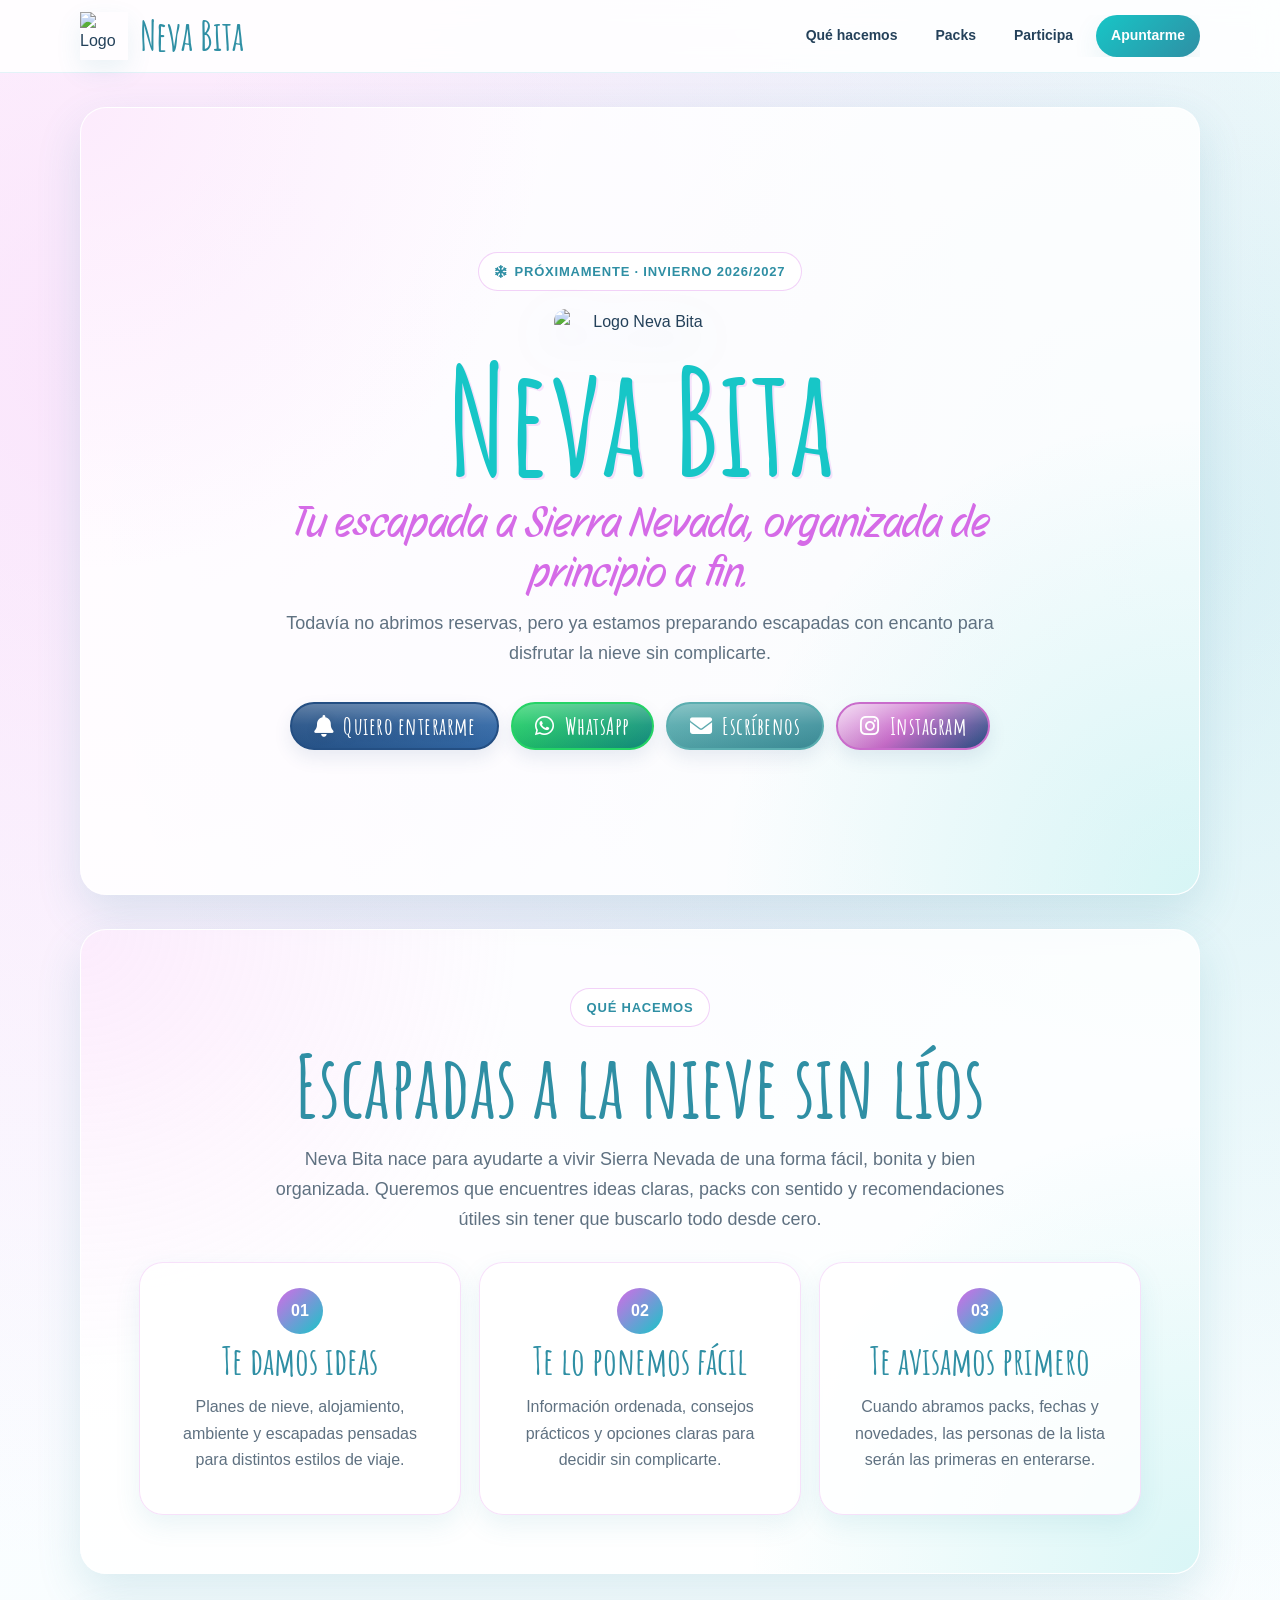
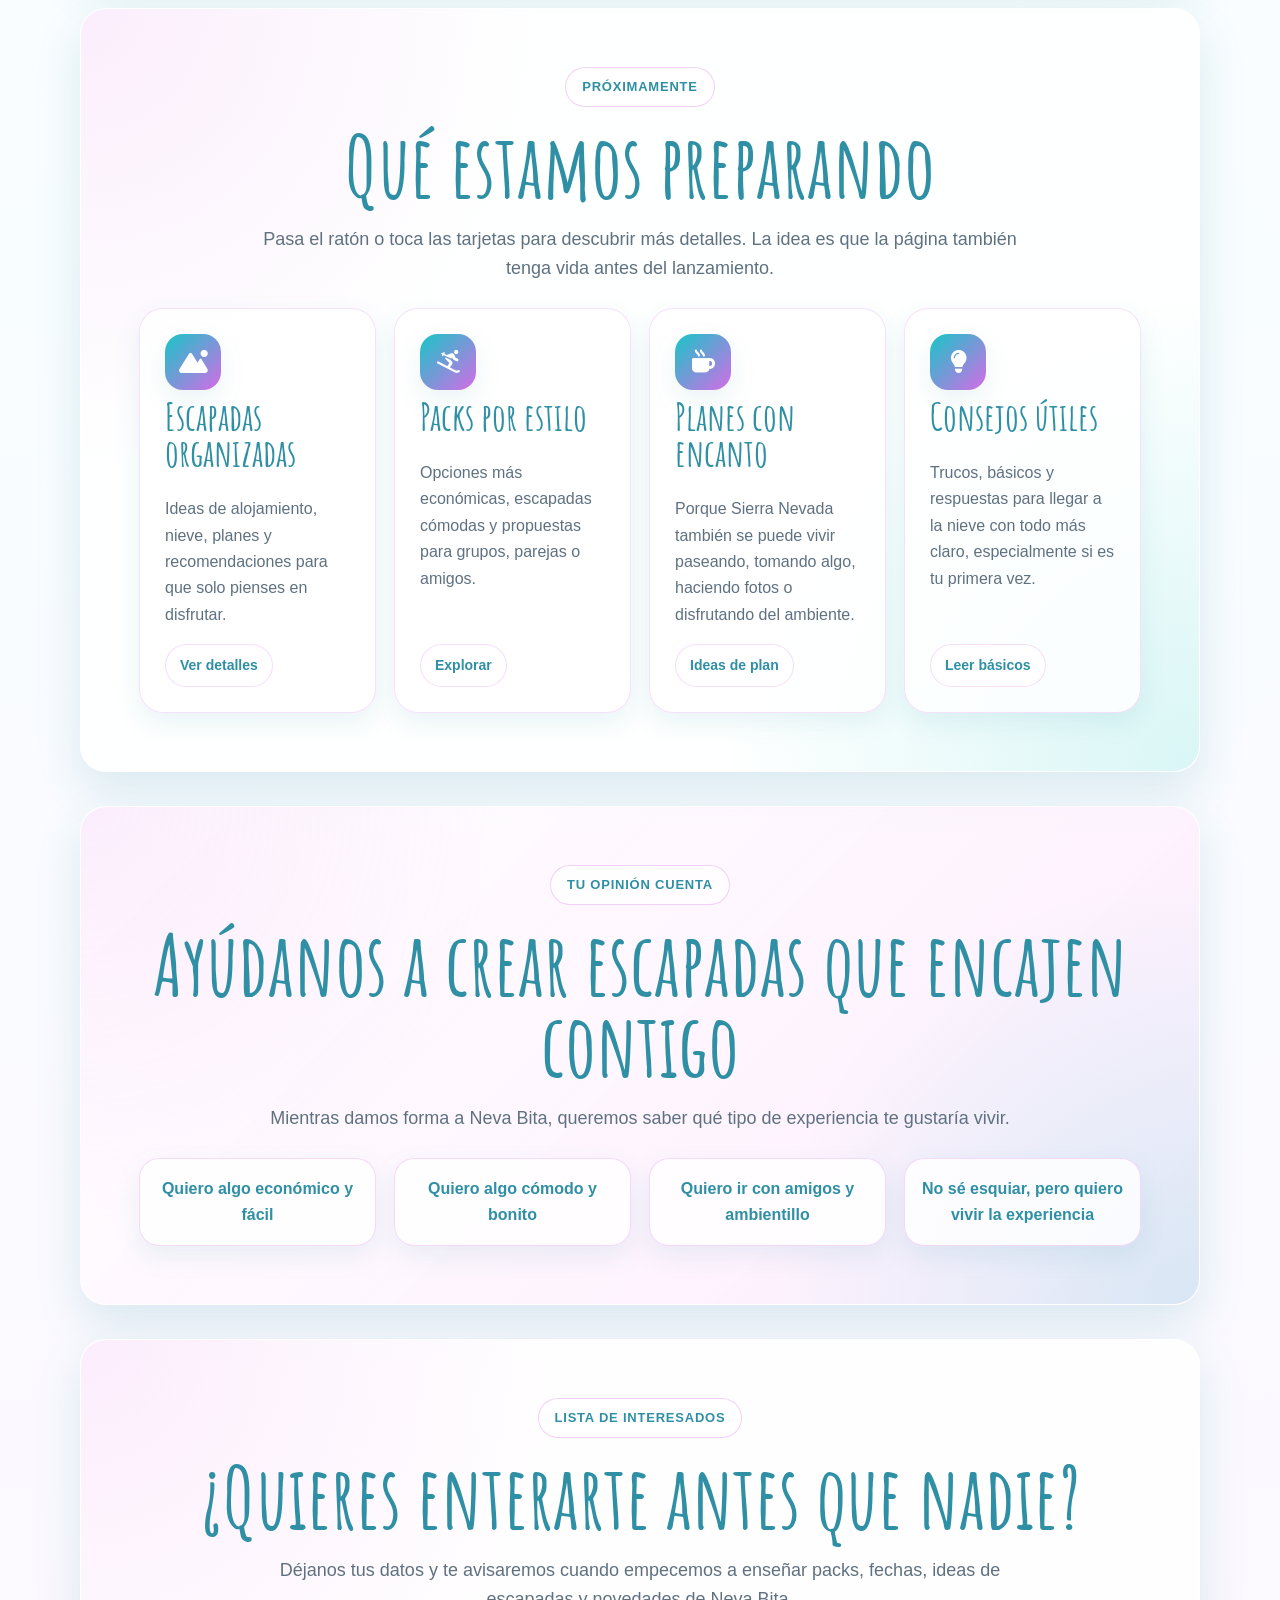
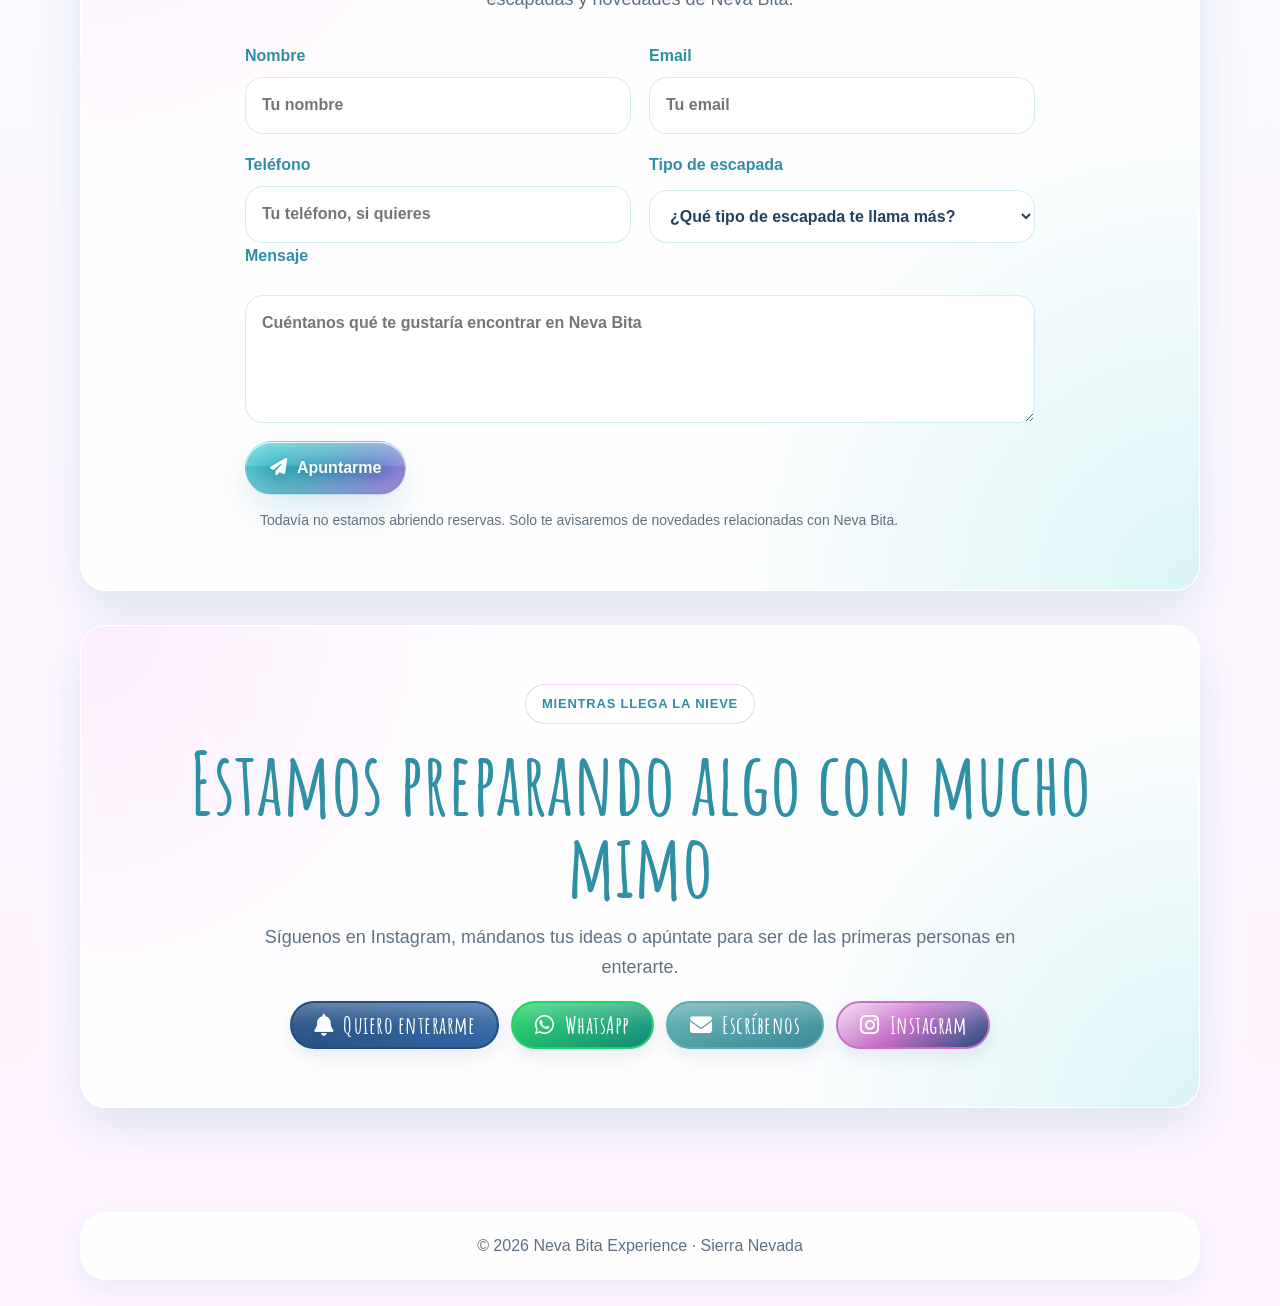
==== commit 224ddc59: "ajustes finales" ====
--- a/index.html
+++ b/index.html
@@ -69,14 +69,15 @@
           <a href="#lista-espera" class="home-hero__button home-hero__button--primary js-scroll">
             <i class="fa-solid fa-bell"></i> Quiero enterarme
           </a>
-          <a href="https://wa.me/34624887172" target="_blank" rel="noopener noreferrer" class="home-hero__button home-hero__button--secondary">
+          <a href="https://wa.me/34624887172" target="_blank" rel="noopener noreferrer" class="home-hero__button home-hero__button--secondary home-hero__button--whatsapp">
             <i class="fa-brands fa-whatsapp"></i> WhatsApp
           </a>
-          <button type="button" class="home-hero__button home-hero__button--secondary js-copy-email" data-email="info@nevabitaexperience.com">
+          <a href="mailto:info@nevabitaexperience.com?subject=Consulta%20Neva%20Bita" class="home-hero__button home-hero__button--secondary home-hero__button--email">
             <i class="fa-solid fa-envelope"></i> Escríbenos
-          </button>
+          </a>
+        <a href="https://www.instagram.com/nevabita?igsh=MXFxZW9hZW1zdzB3Ng==" target="_blank" rel="noopener noreferrer" class="home-hero__button home-hero__button--secondary home-hero__button--instagram"><i class="fa-brands fa-instagram"></i> Instagram</a>
         </div>
-        <p class="email-copy-message" aria-live="polite"></p>
+       
       </div>
     </section>
 
@@ -230,7 +231,13 @@
       <p>Síguenos en Instagram, mándanos tus ideas o apúntate para ser de las primeras personas en enterarte.</p>
       <div class="home-hero__actions">
         <a href="#lista-espera" class="home-hero__button home-hero__button--primary js-scroll"><i class="fa-solid fa-bell"></i> Quiero enterarme</a>
-        <a href="https://www.instagram.com/nevabita?igsh=MXFxZW9hZW1zdzB3Ng==" target="_blank" rel="noopener noreferrer" class="home-hero__button home-hero__button--secondary"><i class="fa-brands fa-instagram"></i> Instagram</a>
+         <a href="https://wa.me/34624887172" target="_blank" rel="noopener noreferrer" class="home-hero__button home-hero__button--secondary home-hero__button--whatsapp">
+            <i class="fa-brands fa-whatsapp"></i> WhatsApp
+          </a>
+          <a href="mailto:info@nevabitaexperience.com?subject=Consulta%20Neva%20Bita" class="home-hero__button home-hero__button--secondary home-hero__button--email">
+            <i class="fa-solid fa-envelope"></i> Escríbenos
+          </a>
+        <a href="https://www.instagram.com/nevabita?igsh=MXFxZW9hZW1zdzB3Ng==" target="_blank" rel="noopener noreferrer" class="home-hero__button home-hero__button--secondary home-hero__button--instagram"><i class="fa-brands fa-instagram"></i> Instagram</a>
       </div>
     </section>
   </main>
--- a/styles.css
+++ b/styles.css
@@ -75,7 +75,6 @@
 .site-header__logo {
   width: 48px;
   height: 48px;
-  border-radius: 50%;
   box-shadow: var(--sombra-suave);
 }
 
@@ -244,38 +243,166 @@
 }
 
 .home-hero__button {
+  position: relative;
   display: inline-flex;
   align-items: center;
   justify-content: center;
-  gap: 8px;
-  min-height: 50px;
-  padding: 12px 21px;
-  border: 0;
+  gap: 10px;
+  min-height: 48px;
+  padding: 13px 24px;
   border-radius: 999px;
-  color: var(--texto);
-  background: var(--blanco);
-  box-shadow: var(--sombra-suave);
-  font-weight: 800;
+  isolation: isolate;
+  overflow: hidden;
+  color: var(--azul-profundo);
+  border: 1px solid rgba(47, 143, 164, 0.22);
+  background:
+    linear-gradient(180deg, rgba(255,255,255,0.78) 0%, rgba(255,255,255,0.28) 46%, rgba(255,255,255,0.08) 47%),
+    linear-gradient(135deg, rgba(36,194,199,0.18), rgba(255,126,214,0.16), rgba(129,85,213,0.14));
+  box-shadow:
+    0 16px 34px rgba(47,143,164,0.16),
+    inset 0 1px 0 rgba(255,255,255,0.90),
+    inset 0 -12px 24px rgba(255,255,255,0.30);
+  font-weight: 900;
   text-decoration: none;
   cursor: pointer;
-  transition: transform .2s ease, box-shadow .2s ease, filter .2s ease;
+  transition:
+    transform .22s ease,
+    box-shadow .22s ease,
+    color .22s ease,
+    border-color .22s ease,
+    background .22s ease;
+}
+
+.home-hero__button::before {
+  content: "";
+  position: absolute;
+  inset: -2px;
+  z-index: -2;
+  background: linear-gradient(120deg, rgba(255,255,255,0), rgba(255,255,255,0.84), rgba(255,255,255,0));
+  transform: translateX(-125%) skewX(-18deg);
+  transition: transform .55s ease;
+}
+
+.home-hero__button::after {
+  content: "";
+  position: absolute;
+  inset: 2px;
+  z-index: -1;
+  border-radius: inherit;
+  background: rgba(255,255,255,0.42);
+  transition: opacity .22s ease;
+}
+
+.home-hero__button i {
+  font-size: 1.08em;
+  transition: transform .22s ease;
 }
 
 .home-hero__button:hover,
 .home-hero__button:focus-visible {
-  transform: translateY(-3px);
-  box-shadow: 0 18px 35px rgba(47,143,164,0.18);
+  transform: translateY(-4px) scale(1.015);
+  box-shadow:
+    0 22px 42px rgba(47,143,164,0.24),
+    inset 0 1px 0 rgba(255,255,255,0.92),
+    inset 0 -12px 24px rgba(255,255,255,0.20);
+}
+
+.home-hero__button:hover::before,
+.home-hero__button:focus-visible::before {
+  transform: translateX(125%) skewX(-18deg);
+}
+
+.home-hero__button:hover i,
+.home-hero__button:focus-visible i {
+  transform: rotate(-5deg) scale(1.14);
 }
 
 .home-hero__button--primary {
-  color: var(--blanco);
-  background: linear-gradient(135deg, var(--turquesa), var(--azul-profundo));
+  color: #ffffff;
+  border-color: rgba(255, 255, 255, 0.42);
+  background:
+    linear-gradient(180deg, rgba(255,255,255,0.38) 0%, rgba(255,255,255,0.10) 46%, rgba(0,0,0,0.06) 47%),
+    linear-gradient(135deg, #22c7c9 0%, #2f9fbd 45%, #8155d5 100%);
+  text-shadow: 0 1px 8px rgba(27, 55, 80, 0.22);
+}
+
+.home-hero__button--primary::after {
+  background: rgba(255,255,255,0.04);
+}
+
+.home-hero__button--primary:hover,
+.home-hero__button--primary:focus-visible {
+  color: #ffffff;
+  border-color: rgba(255, 126, 214, 0.70);
+  background:
+    linear-gradient(180deg, rgba(255,255,255,0.44) 0%, rgba(255,255,255,0.10) 46%, rgba(0,0,0,0.08) 47%),
+    linear-gradient(135deg, #24c2c7 0%, #ff7ed6 55%, #8155d5 100%);
 }
 
 .home-hero__button--secondary {
-  border: 1px solid rgba(213,107,231,0.20);
-  color: var(--azul-profundo);
-  background: rgba(255,255,255,0.92);
+  color: var(--azul-profundo);
+}
+
+.home-hero__button--whatsapp {
+  color: #128c7e;
+  border-color: rgba(37, 211, 102, 0.34);
+  background:
+    linear-gradient(180deg, rgba(255,255,255,0.84) 0%, rgba(255,255,255,0.34) 46%, rgba(255,255,255,0.06) 47%),
+    linear-gradient(135deg, rgba(37,211,102,0.20), rgba(18,140,126,0.12));
+}
+
+.home-hero__button--email {
+  color: #2f8fa4;
+  border-color: rgba(47, 143, 164, 0.30);
+  background:
+    linear-gradient(180deg, rgba(255,255,255,0.84) 0%, rgba(255,255,255,0.34) 46%, rgba(255,255,255,0.06) 47%),
+    linear-gradient(135deg, rgba(66,133,244,0.16), rgba(52,168,83,0.12), rgba(251,188,5,0.12), rgba(234,67,53,0.14));
+}
+
+.home-hero__button--instagram {
+  color: #c13584;
+  border-color: rgba(193, 53, 132, 0.28);
+  background:
+    linear-gradient(180deg, rgba(255,255,255,0.84) 0%, rgba(255,255,255,0.34) 46%, rgba(255,255,255,0.06) 47%),
+    linear-gradient(135deg, rgba(254,218,117,0.22), rgba(250,126,30,0.16), rgba(214,41,118,0.15), rgba(150,47,191,0.14), rgba(79,91,213,0.14));
+}
+
+.home-hero__button--whatsapp:hover,
+.home-hero__button--whatsapp:focus-visible {
+  color: #ffffff;
+  border-color: rgba(37,211,102,0.78);
+  background:
+    linear-gradient(180deg, rgba(255,255,255,0.42) 0%, rgba(255,255,255,0.08) 46%, rgba(0,0,0,0.08) 47%),
+    linear-gradient(135deg, #25d366 0%, #19b65a 48%, #128c7e 100%);
+}
+
+.home-hero__button--email:hover,
+.home-hero__button--email:focus-visible {
+  color: #ffffff;
+  border-color: rgba(234,67,53,0.70);
+  background:
+    linear-gradient(180deg, rgba(255,255,255,0.42) 0%, rgba(255,255,255,0.08) 46%, rgba(0,0,0,0.08) 47%),
+    linear-gradient(135deg, #4285f4 0%, #34a853 34%, #fbbc05 68%, #ea4335 100%);
+}
+
+.home-hero__button--instagram:hover,
+.home-hero__button--instagram:focus-visible {
+  color: #ffffff;
+  border-color: rgba(225,48,108,0.72);
+  background:
+    linear-gradient(180deg, rgba(255,255,255,0.42) 0%, rgba(255,255,255,0.08) 46%, rgba(0,0,0,0.08) 47%),
+    linear-gradient(135deg, #feda75 0%, #fa7e1e 25%, #d62976 52%, #962fbf 76%, #4f5bd5 100%);
+}
+
+.home-hero__button--primary:hover::after,
+.home-hero__button--primary:focus-visible::after,
+.home-hero__button--whatsapp:hover::after,
+.home-hero__button--whatsapp:focus-visible::after,
+.home-hero__button--email:hover::after,
+.home-hero__button--email:focus-visible::after,
+.home-hero__button--instagram:hover::after,
+.home-hero__button--instagram:focus-visible::after {
+  opacity: 0;
 }
 
 .content-section {
@@ -550,3 +677,197 @@
   *, *::before, *::after { animation: none !important; transition: none !important; scroll-behavior: auto !important; }
   .reveal-on-scroll { opacity: 1; transform: none; }
 }
+
+/* =========================
+   BOTONES HERO - COLORES ANTIGUOS NEVA BITA
+========================= */
+
+.home-hero__actions .home-hero__button {
+  position: relative;
+  overflow: hidden;
+  isolation: isolate;
+
+  min-height: 48px;
+  padding: 10px 22px;
+
+  font-family: var(--font-title);
+  font-size: 24px;
+  font-weight: 700;
+  letter-spacing: 1px;
+  line-height: 1;
+
+  border-radius: 999px;
+  border: 2px solid transparent;
+
+  color: #ffffff;
+  text-decoration: none;
+
+  box-shadow:
+    0 10px 24px rgba(36, 79, 131, 0.16),
+    inset 0 1px 0 rgba(255, 255, 255, 0.45);
+
+  transition:
+    transform 0.25s ease,
+    box-shadow 0.25s ease,
+    background 0.25s ease,
+    border-color 0.25s ease;
+}
+
+/* Brillo antiguo suave */
+.home-hero__actions .home-hero__button::before {
+  content: "";
+  position: absolute;
+  inset: 0;
+  z-index: -1;
+
+  background: linear-gradient(
+    180deg,
+    rgba(255, 255, 255, 0.35) 0%,
+    rgba(255, 255, 255, 0.08) 45%,
+    rgba(0, 0, 0, 0.05) 100%
+  );
+
+  pointer-events: none;
+}
+
+/* Quiero enterarme */
+.home-hero__actions .home-hero__button--primary {
+  color: #ffffff !important;
+  background: linear-gradient(135deg, #244F83 0%, #3269A8 100%) !important;
+  border-color: #244F83 !important;
+}
+
+/* WhatsApp */
+.home-hero__actions a[href*="wa.me"].home-hero__button {
+  color: #ffffff !important;
+  background: linear-gradient(135deg, #25D366 0%, #128C7E 100%) !important;
+  border-color: #25D366 !important;
+}
+
+/* Escríbenos / Email */
+.home-hero__actions button.js-copy-email.home-hero__button {
+  color: #ffffff !important;
+  background: linear-gradient(135deg, #5BAEB0 0%, #3C8E9A 100%) !important;
+  border-color: #5BAEB0 !important;
+}
+
+/* Instagram */
+.home-hero__actions a[href*="instagram"].home-hero__button {
+  color: #ffffff !important;
+  background: linear-gradient(135deg, #EFD1EF 0%, #C96CCB 45%, #244F83 100%) !important;
+  border-color: #C96CCB !important;
+}
+
+/* Iconos */
+.home-hero__actions .home-hero__button i {
+  color: #ffffff;
+  font-size: 0.95em;
+  transition: transform 0.25s ease;
+}
+
+/* Hover común */
+.home-hero__actions .home-hero__button:hover,
+.home-hero__actions .home-hero__button:focus-visible {
+  transform: translateY(-3px) scale(1.02);
+  box-shadow:
+    0 14px 30px rgba(36, 79, 131, 0.22),
+    inset 0 1px 0 rgba(255, 255, 255, 0.55);
+}
+
+.home-hero__actions .home-hero__button:hover i,
+.home-hero__actions .home-hero__button:focus-visible i {
+  transform: rotate(-5deg) scale(1.12);
+}
+
+.home-hero__actions .home-hero__button:focus-visible {
+  outline: none;
+  box-shadow:
+    0 14px 30px rgba(36, 79, 131, 0.22),
+    0 0 0 4px rgba(91, 174, 176, 0.22);
+}
+
+/* Responsive */
+@media (max-width: 760px) {
+  .home-hero__actions .home-hero__button {
+    width: 100%;
+    min-height: 50px;
+    padding: 11px 18px;
+    font-size: 25px;
+  }
+}
+
+/* =========================
+   FIX FINAL BOTONES HERO
+   Colores antiguos visibles desde el inicio
+========================= */
+
+.home-hero__actions .home-hero__button {
+  min-height: 48px !important;
+  padding: 10px 22px !important;
+  font-family: var(--font-title) !important;
+  font-size: 24px !important;
+  font-weight: 700 !important;
+  line-height: 1 !important;
+  letter-spacing: 0.5px !important;
+  border-radius: 999px !important;
+  border: 2px solid transparent !important;
+  color: #ffffff !important;
+  text-decoration: none !important;
+  box-shadow: 0 8px 18px rgba(36, 79, 131, 0.10) !important;
+  transition: transform 0.25s ease, box-shadow 0.25s ease, background 0.25s ease, border-color 0.25s ease !important;
+}
+
+.home-hero__actions .home-hero__button::after {
+  opacity: 0 !important;
+}
+
+.home-hero__actions .home-hero__button::before {
+  z-index: -1 !important;
+  background: linear-gradient(180deg, rgba(255,255,255,0.28) 0%, rgba(255,255,255,0.06) 48%, rgba(0,0,0,0.04) 100%) !important;
+  transform: none !important;
+  inset: 0 !important;
+}
+
+.home-hero__actions .home-hero__button--primary,
+.home-hero__actions a[href="#lista-espera"].home-hero__button {
+  background: linear-gradient(135deg, #244F83 0%, #3269A8 100%) !important;
+  border-color: #244F83 !important;
+}
+
+.home-hero__actions .home-hero__button--whatsapp,
+.home-hero__actions a[href*="wa.me"].home-hero__button {
+  background: linear-gradient(135deg, #25D366 0%, #128C7E 100%) !important;
+  border-color: #25D366 !important;
+}
+
+.home-hero__actions .home-hero__button--email,
+.home-hero__actions a[href^="mailto:"].home-hero__button {
+  background: linear-gradient(135deg, #5BAEB0 0%, #3C8E9A 100%) !important;
+  border-color: #5BAEB0 !important;
+}
+
+.home-hero__actions .home-hero__button--instagram,
+.home-hero__actions a[href*="instagram"].home-hero__button {
+  background: linear-gradient(135deg, #EFD1EF 0%, #C96CCB 45%, #244F83 100%) !important;
+  border-color: #C96CCB !important;
+}
+
+.home-hero__actions .home-hero__button i {
+  color: #ffffff !important;
+  font-size: 0.92em !important;
+}
+
+.home-hero__actions .home-hero__button:hover,
+.home-hero__actions .home-hero__button:focus-visible {
+  transform: translateY(-3px) scale(1.02) !important;
+  box-shadow: 0 12px 26px rgba(36, 79, 131, 0.18) !important;
+}
+
+@media (max-width: 760px) {
+  .home-hero__actions .home-hero__button {
+    width: 100% !important;
+    min-height: 50px !important;
+    padding: 11px 18px !important;
+    font-size: 25px !important;
+  }
+}
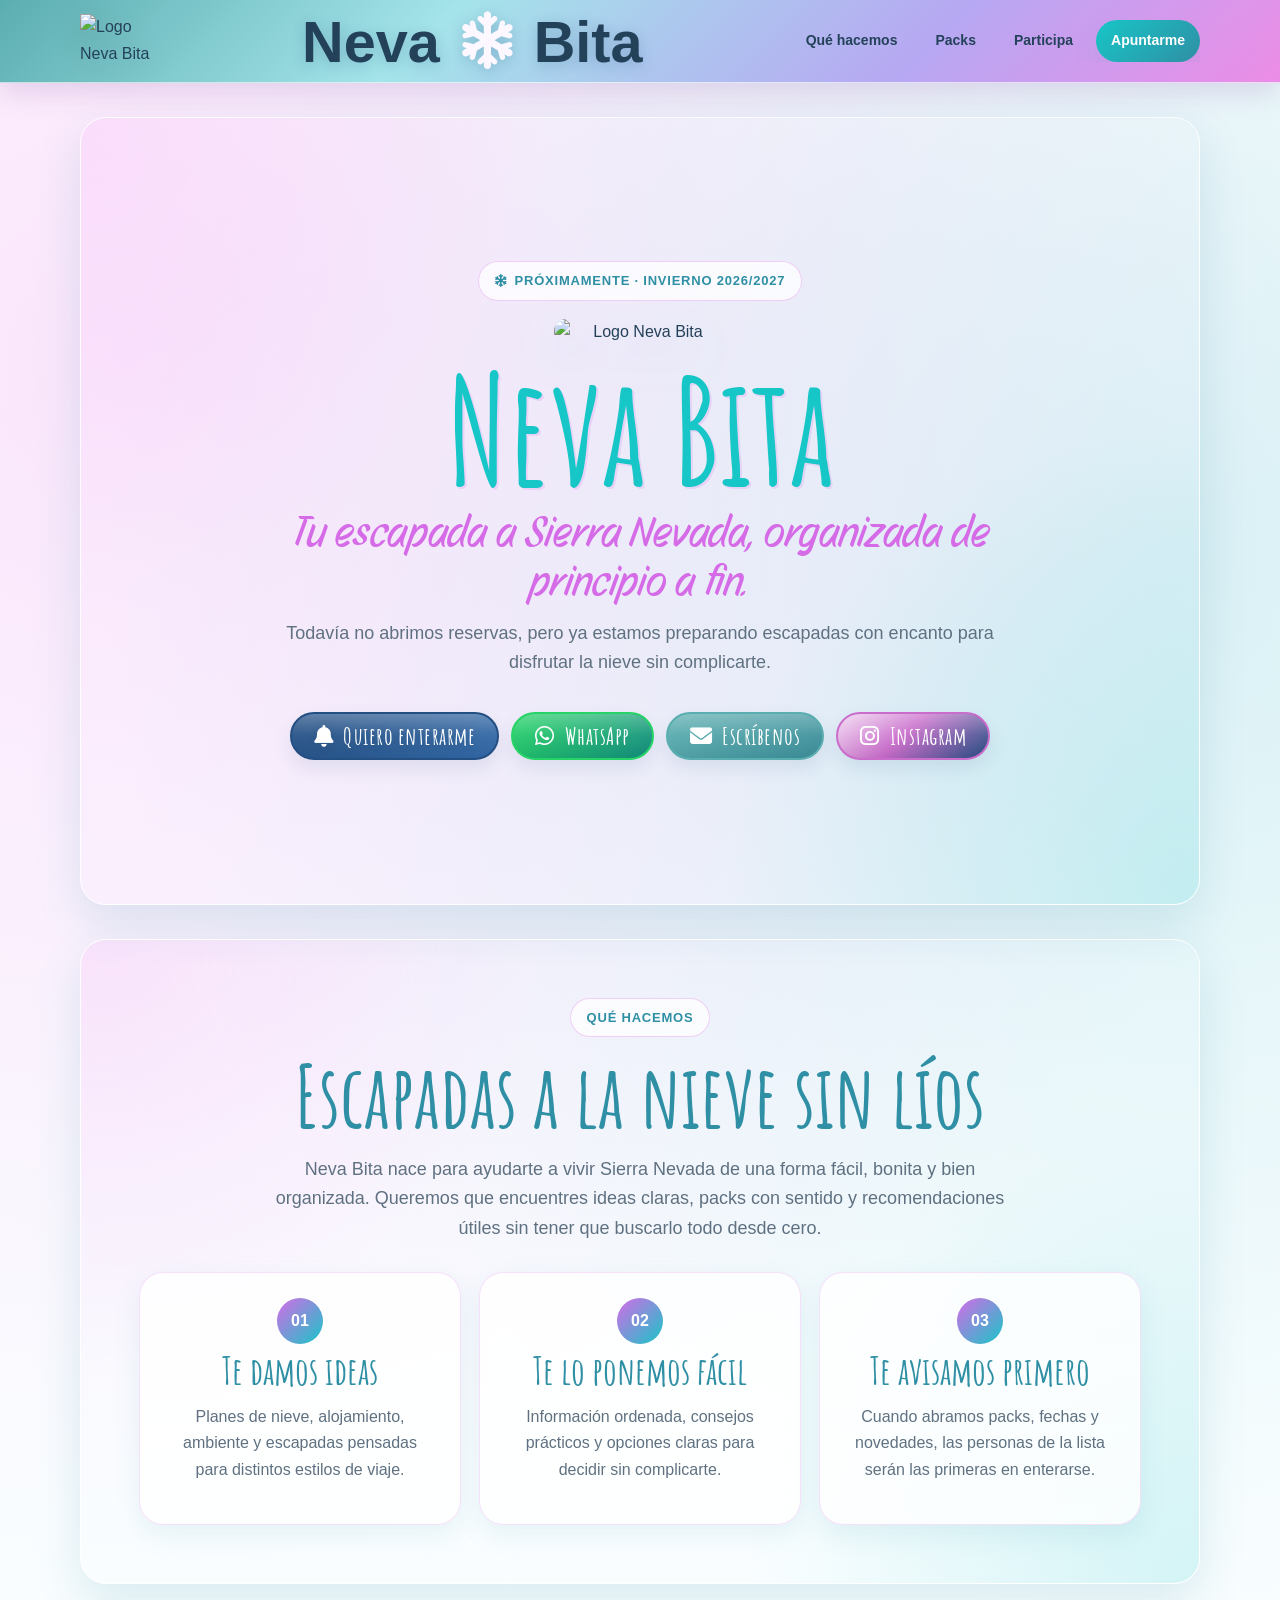
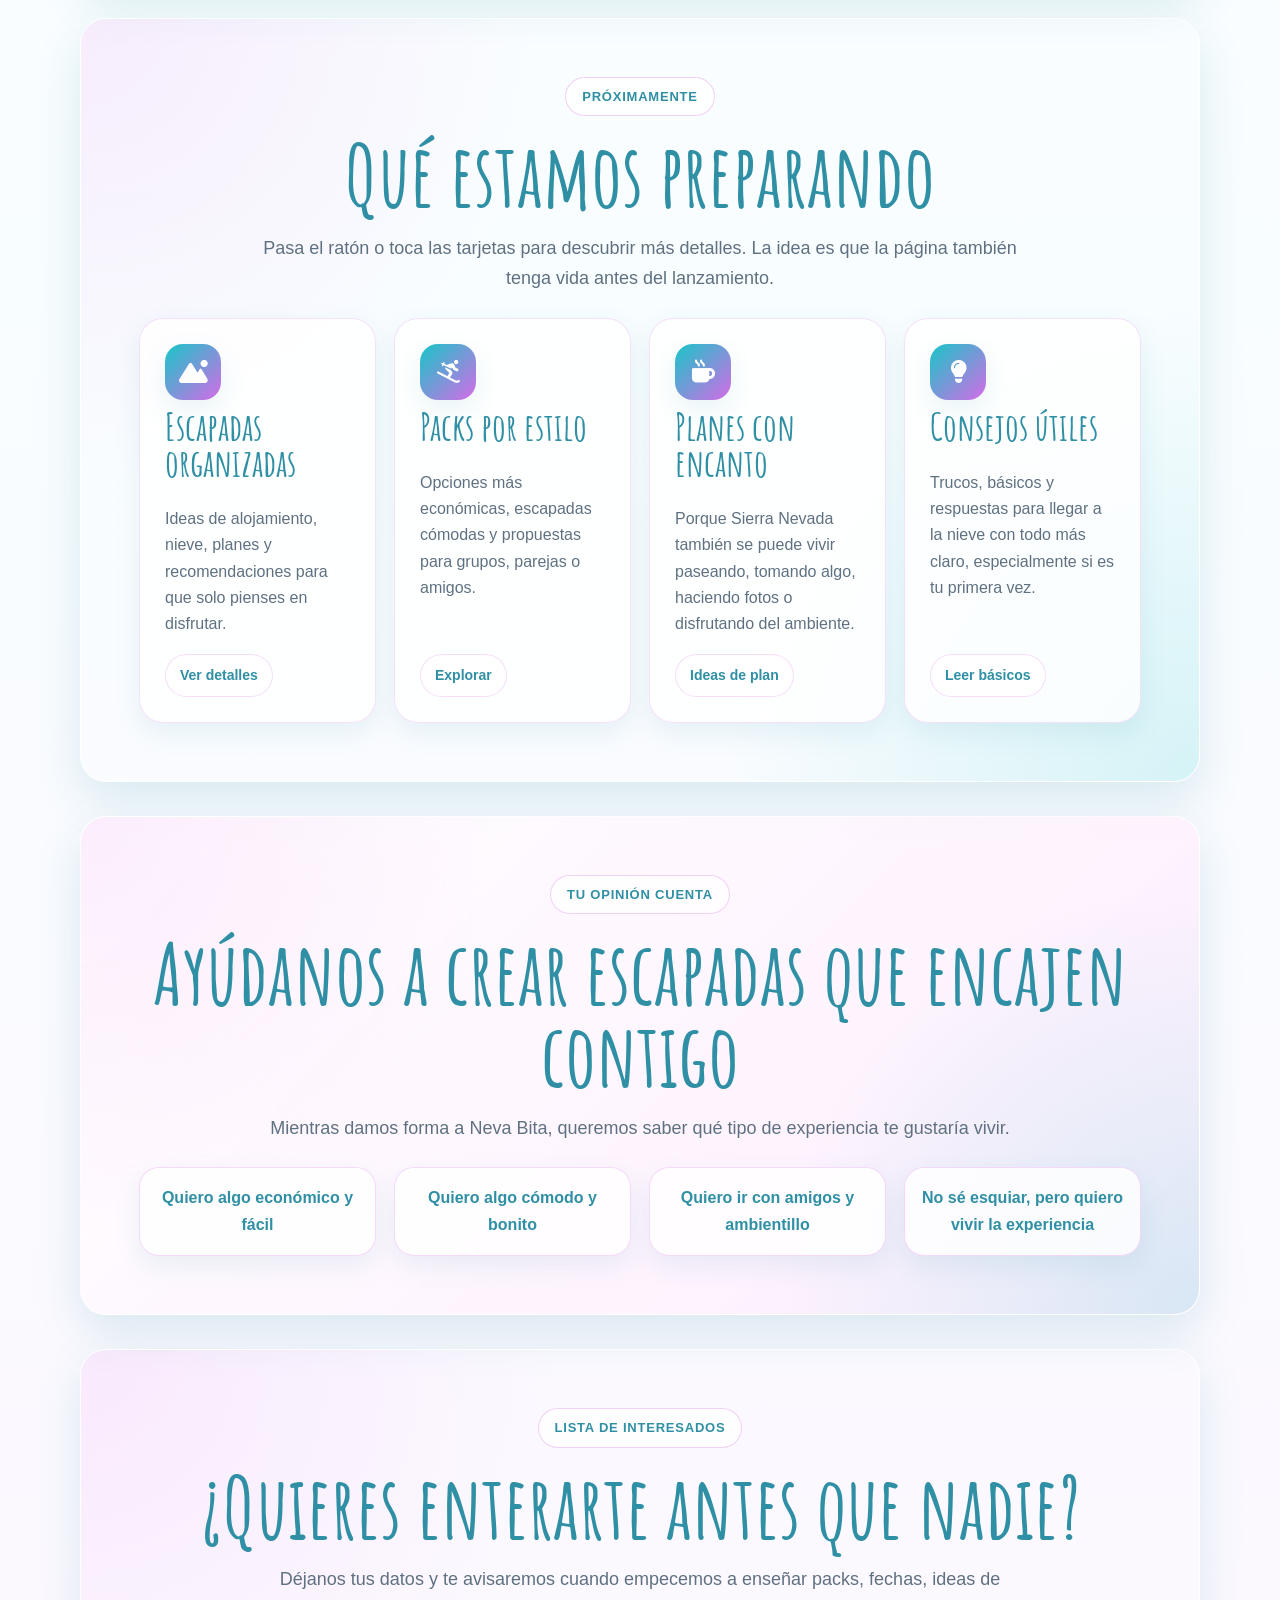
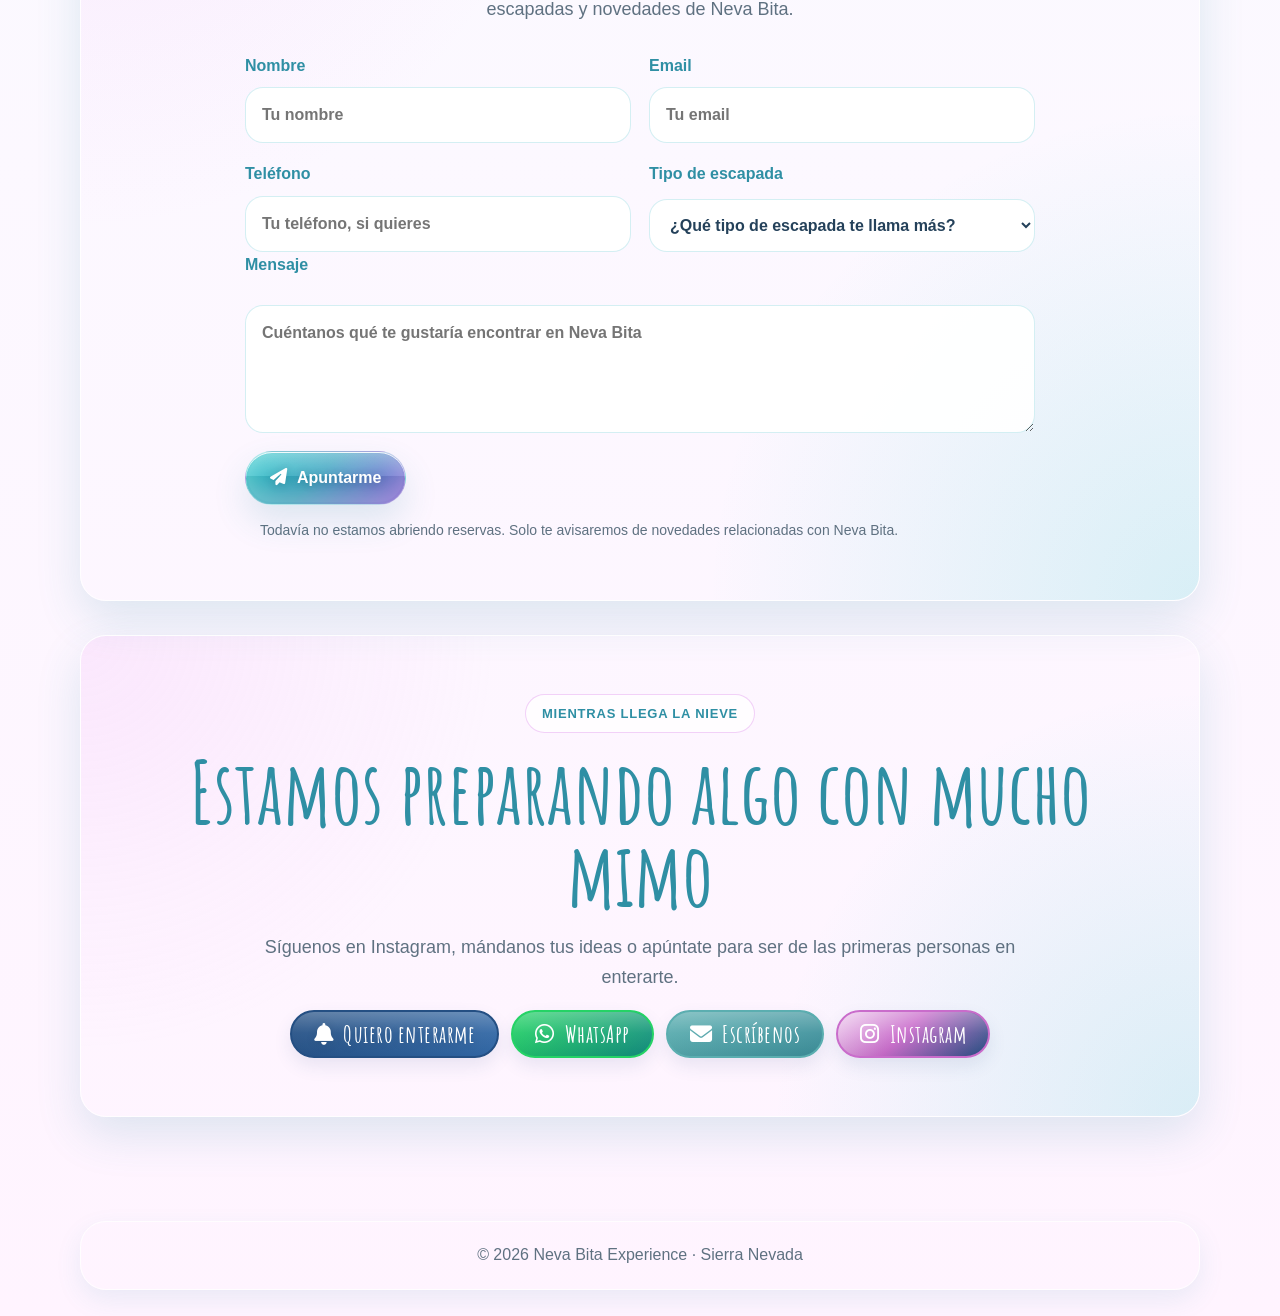
==== commit bb040ffc: "colores navbar" ====
--- a/index.html
+++ b/index.html
@@ -40,9 +40,10 @@
 
   <header class="site-header">
     <div class="site-header__inner">
-      <a href="#inicio" class="site-header__brand js-scroll" aria-label="Ir al inicio">
         <img src="images/nevabitalogo.png" alt="Logo Neva Bita" class="site-header__logo" />
-        <span class="site-header__title">Neva Bita</span>
+       <h1 class="site-header__title">
+          Neva <i class="fa-solid fa-snowflake site-header__snowflake"></i> Bita
+        </h1>
       </a>
 
       <nav class="site-header__nav" aria-label="Navegación principal">
--- a/styles.css
+++ b/styles.css
@@ -9,6 +9,14 @@
   --texto: #24415a;
   --texto-suave: #5f7181;
   --blanco: #ffffff;
+      --nb-azul-morado: #5e16bdc1;
+    --nb-morado-profundo: #8220c4c0;
+    --nb-turquesa: #5BAEB0;
+    --nb-turquesa-profundo: #208b8d;
+    --nb-celeste: #E8FBFD;
+    --nb-celeste-vivo: #A4E4EA;
+    --nb-lila: #B7A7F2;
+    --nb-rosa: #EC63DE;
   --borde: rgba(213, 107, 231, 0.22);
   --sombra: 0 18px 45px rgba(47, 143, 164, 0.16);
   --sombra-suave: 0 10px 26px rgba(47, 143, 164, 0.10);
@@ -50,9 +58,11 @@
   top: 0;
   z-index: 900;
   padding: 12px 20px;
-  background: rgba(255,255,255,0.88);
-  border-bottom: 1px solid rgba(101,199,213,0.18);
   backdrop-filter: blur(12px);
+      color: var(--nb-blanco);
+    background: linear-gradient(135deg, var(--nb-turquesa) 0%, var(--nb-celeste-vivo) 34%, var(--nb-lila) 72%, rgba(236, 99, 222, 0.72) 100%);
+    border-bottom: 1px solid rgba(255, 255, 255, .64);
+    box-shadow: 0 10px 28px rgba(120, 80, 160, .18);
 }
 
 .site-header__inner {
@@ -73,18 +83,22 @@
 }
 
 .site-header__logo {
-  width: 48px;
-  height: 48px;
-  box-shadow: var(--sombra-suave);
+    display: block;
+    width: 74px;
+    justify-self: start;
+    filter: drop-shadow(0 8px 14px rgba(0, 0, 0, .18));
 }
 
 .site-header__title {
-  font-family: var(--font-title);
-  font-size: 40px;
-  font-weight: 700;
-  color: var(--azul-profundo);
-  line-height: 1;
-}
+     margin: 0;
+    justify-self: center;
+    text-align: center;
+    color: var(--nb-blanco);
+    font-size: clamp(2.2rem, 5vw, 3.6rem);
+    line-height: .9;
+    text-shadow: 0 3px 14px rgba(36, 79, 131, 0.24);
+}
+.site-header__spacer { display: none; }
 
 .site-header__nav {
   display: flex;
@@ -122,6 +136,14 @@
   background: linear-gradient(135deg, var(--turquesa), var(--azul-profundo));
   box-shadow: var(--sombra-suave);
 }
+.site-header__snowflake {
+    display: inline-block;
+    margin: 0 6px;
+    color: #FDF8FF;
+    animation: site-snowflake-spin 10s linear infinite;
+}
+
+.site-header__tree { color: var(--nb-celeste); }
 
 .home-main {
   width: min(1120px, calc(100% - 36px));
@@ -136,7 +158,6 @@
   margin: 0 auto 34px;
   border: 1px solid rgba(255,255,255,0.86);
   border-radius: var(--radio);
-  background: rgba(255,255,255,0.84);
   box-shadow: var(--sombra);
   overflow: hidden;
 }
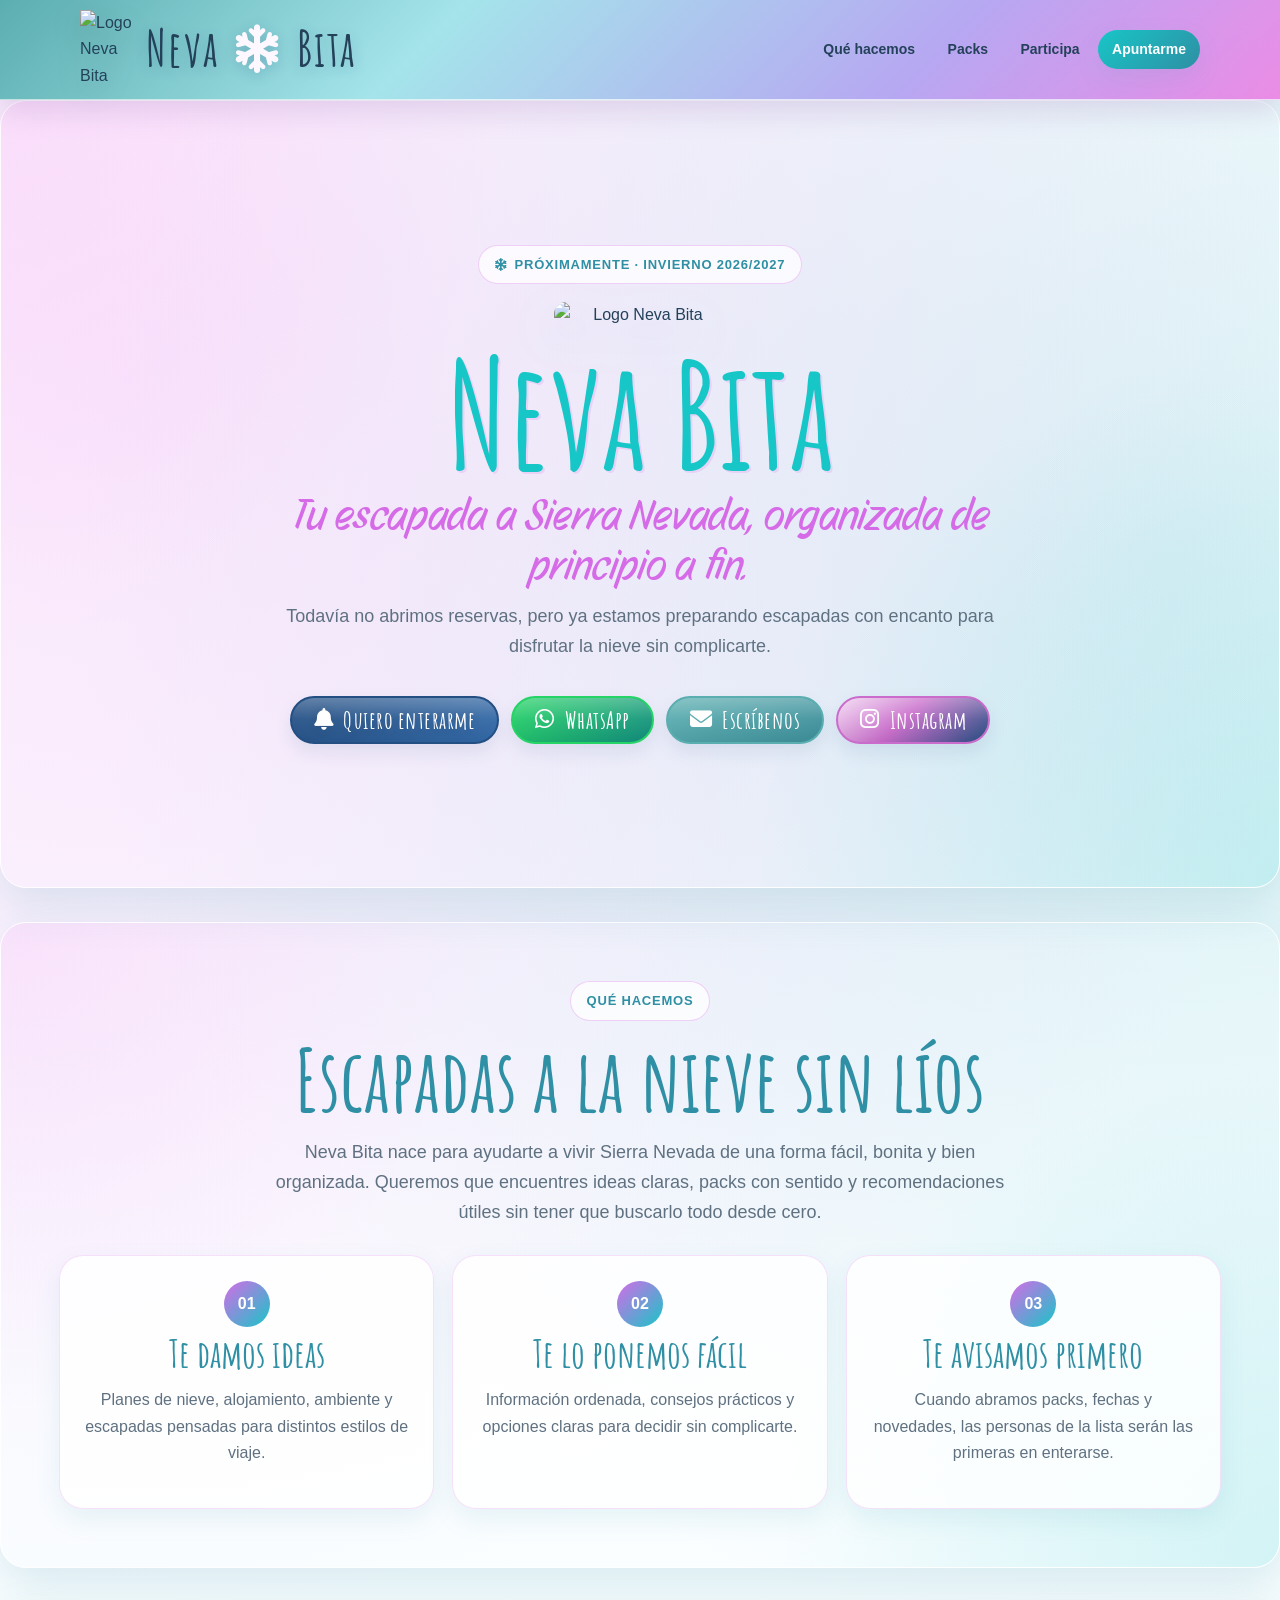
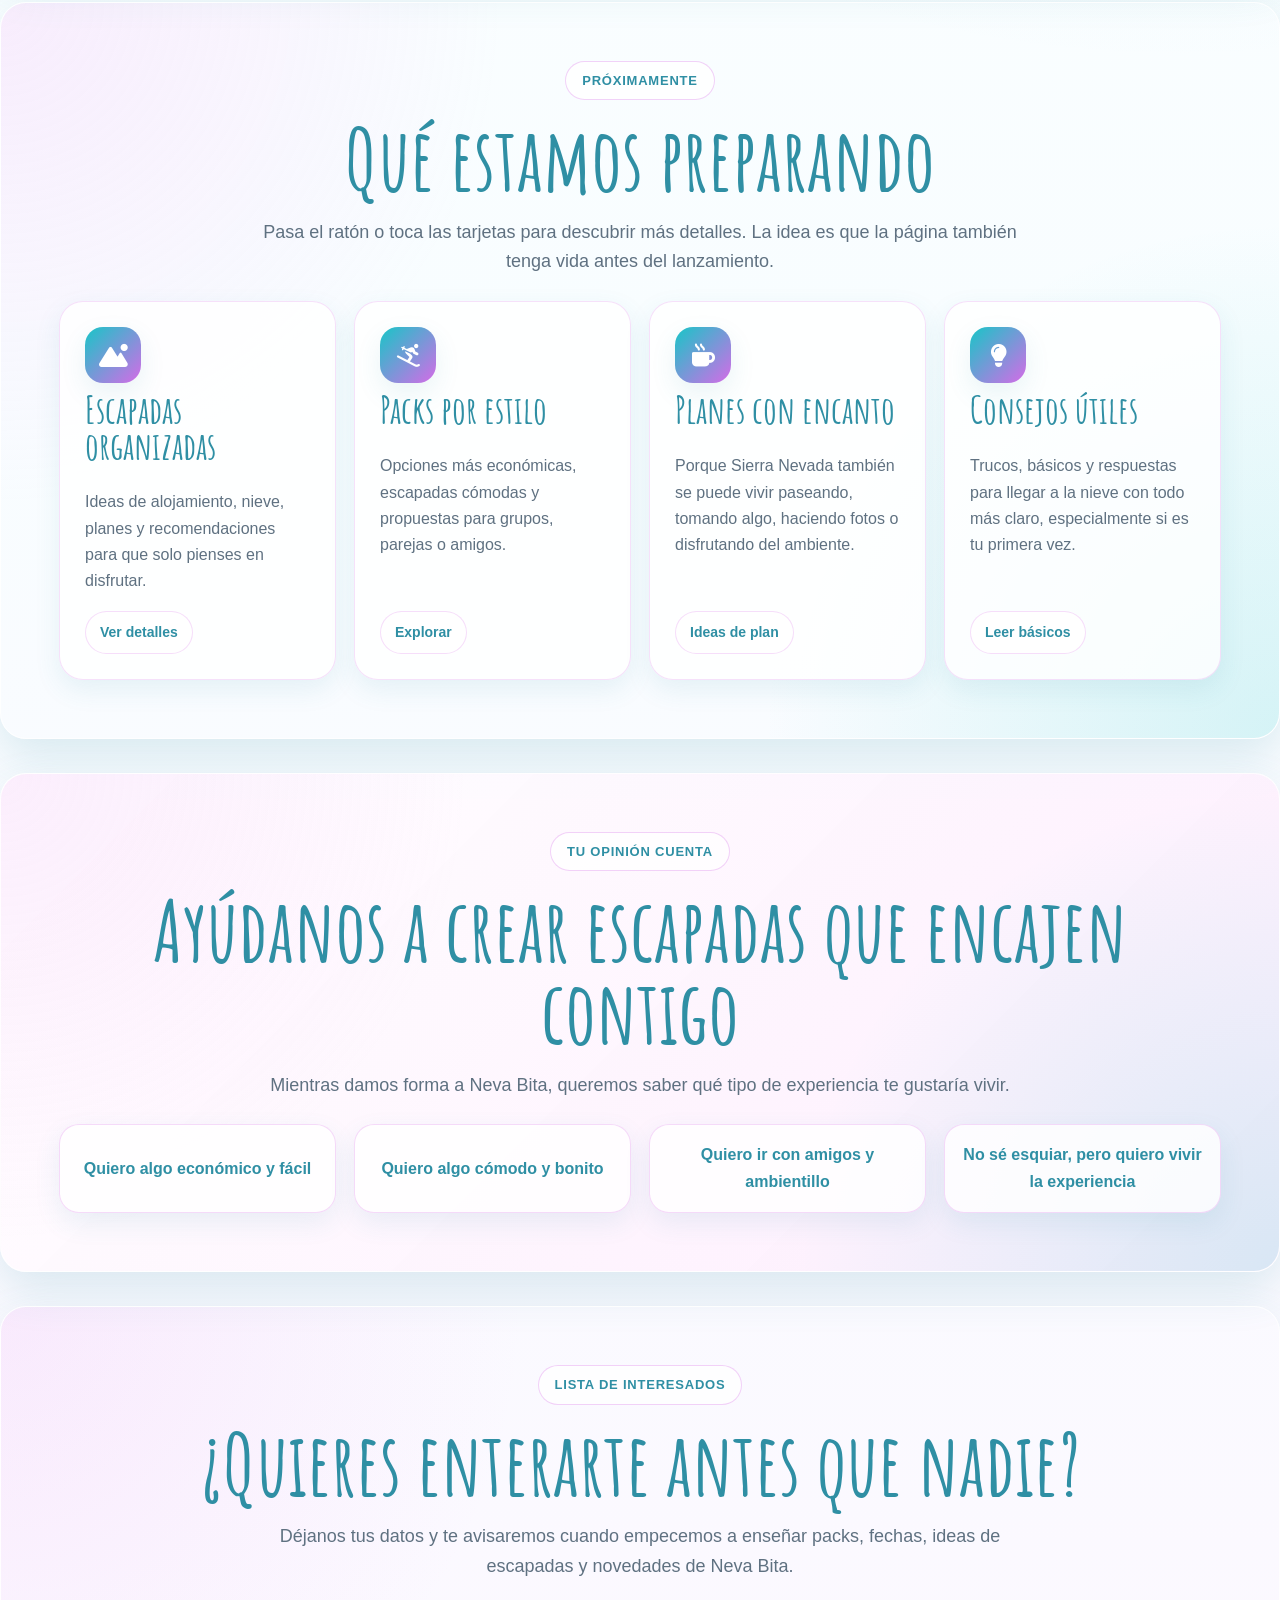
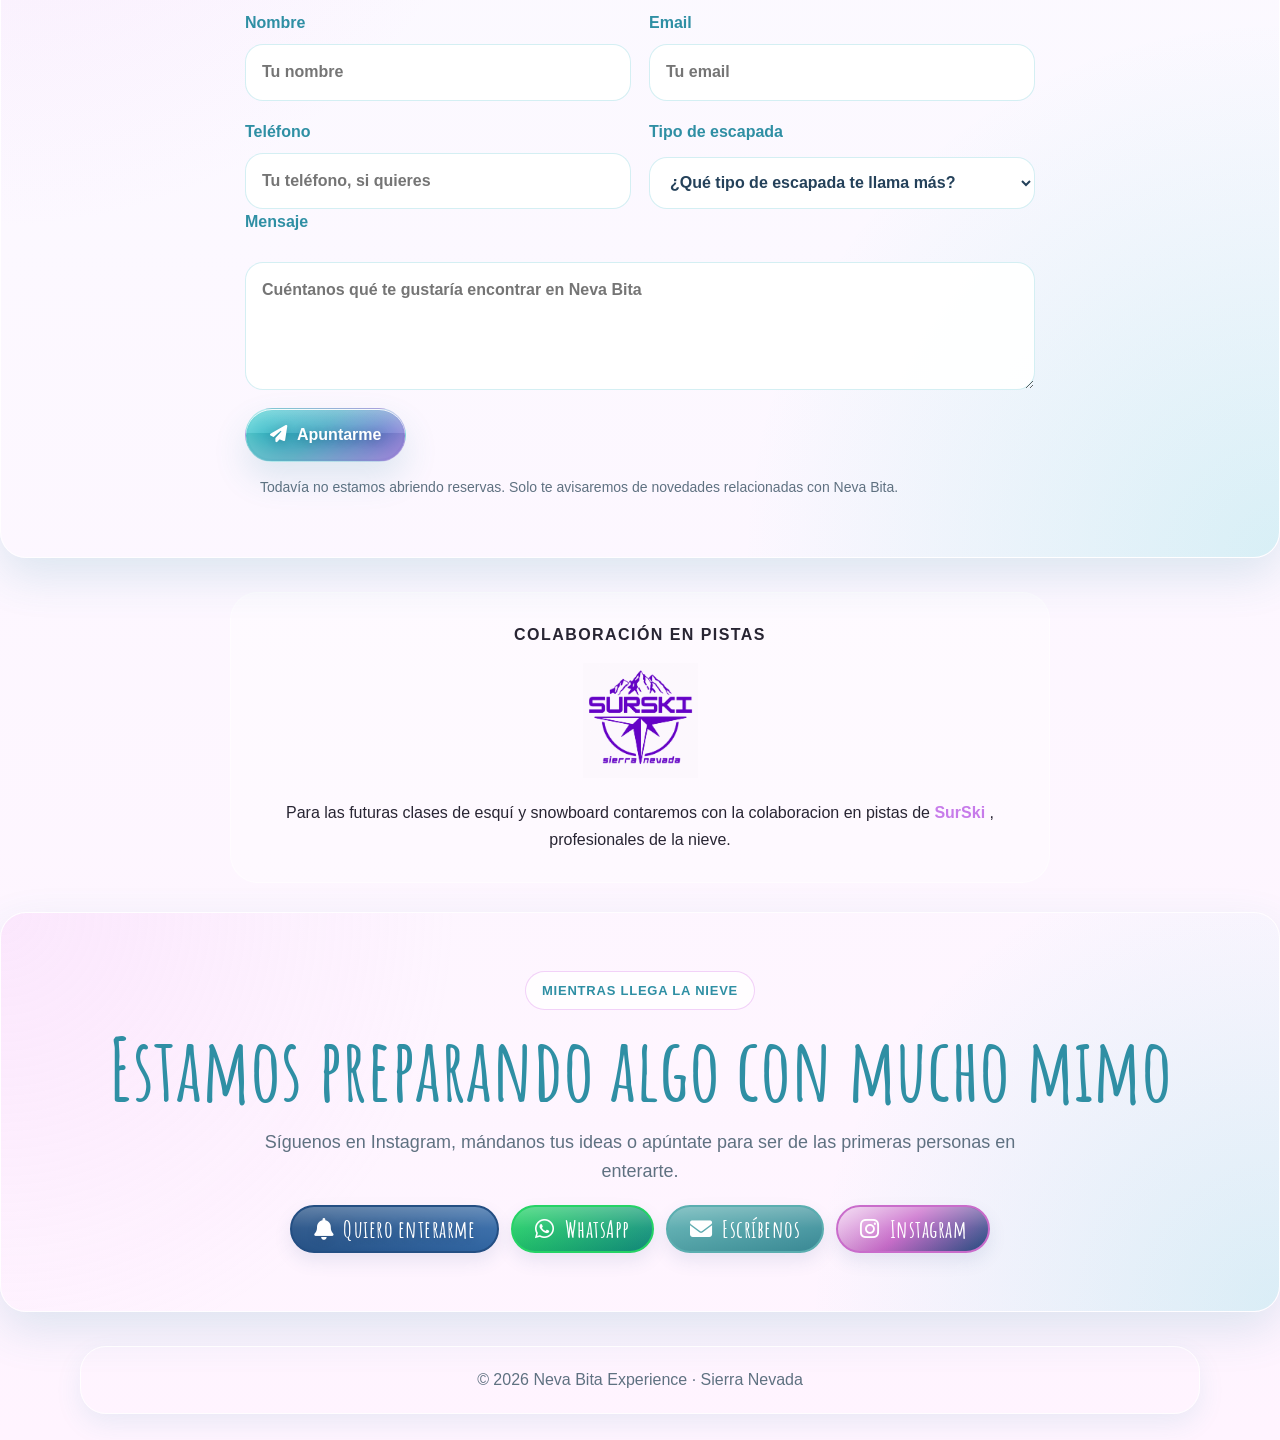
==== commit 30bdaf05: "logo surski" ====
--- a/index.html
+++ b/index.html
@@ -38,23 +38,30 @@
 <body>
   <div class="page-progress" aria-hidden="true"></div>
 
-  <header class="site-header">
-    <div class="site-header__inner">
-        <img src="images/nevabitalogo.png" alt="Logo Neva Bita" class="site-header__logo" />
-       <h1 class="site-header__title">
-          Neva <i class="fa-solid fa-snowflake site-header__snowflake"></i> Bita
-        </h1>
-      </a>
-
-      <nav class="site-header__nav" aria-label="Navegación principal">
-        <a href="#que-hacemos" class="js-scroll">Qué hacemos</a>
-        <a href="#preparamos" class="js-scroll">Packs</a>
-        <a href="#participa" class="js-scroll">Participa</a>
-        <a href="#lista-espera" class="site-header__button js-scroll">Apuntarme</a>
-      </nav>
-    </div>
-  </header>
-
+ <header class="site-header">
+  <div class="site-header__inner">
+
+    <a href="#inicio" class="site-header__brand js-scroll" aria-label="Ir al inicio">
+      <img 
+        src="images/nevabitalogo.png" 
+        alt="Logo Neva Bita" 
+        class="site-header__logo" 
+      />
+
+      <span class="site-header__title">
+        Neva <i class="fa-solid fa-snowflake site-header__snowflake"></i> Bita
+      </span>
+    </a>
+
+    <nav class="site-header__nav" aria-label="Navegación principal">
+      <a href="#que-hacemos" class="js-scroll">Qué hacemos</a>
+      <a href="#preparamos" class="js-scroll">Packs</a>
+      <a href="#participa" class="js-scroll">Participa</a>
+      <a href="#lista-espera" class="site-header__button js-scroll">Apuntarme</a>
+    </nav>
+
+  </div>
+</header>
   <main class="home-main" id="inicio">
     <section class="home-hero reveal-on-scroll">
       <div class="home-hero__content">
@@ -66,6 +73,8 @@
           Todavía no abrimos reservas, pero ya estamos preparando escapadas con encanto para disfrutar la nieve sin complicarte.
         </p>
 
+     
+
         <div class="home-hero__actions">
           <a href="#lista-espera" class="home-hero__button home-hero__button--primary js-scroll">
             <i class="fa-solid fa-bell"></i> Quiero enterarme
@@ -185,6 +194,8 @@
         <button type="button" class="survey-option" data-option="No sé esquiar, pero quiero vivir la experiencia">No sé esquiar, pero quiero vivir la experiencia</button>
       </div>
     </section>
+
+  
 
     <section class="content-section reveal-on-scroll" id="lista-espera">
       <span class="section-label">Lista de interesados</span>
@@ -226,6 +237,23 @@
       </form>
     </section>
 
+<section class="coming-soon-partner">
+  <p class="coming-soon-partner__eyebrow">Colaboración en pistas</p>
+
+  <div class="coming-soon-partner__brand">
+    <img 
+      src="./images/logosurski.png" 
+      alt="SurSki Sierra Nevada" 
+      class="coming-soon-partner__logo"
+    />
+  </div>
+
+  <p>
+    Para las futuras clases de esquí y snowboard contaremos con la colaboracion en pistas de
+    <strong>SurSki </strong>, profesionales de la nieve.
+  </p>
+</section>
+
     <section class="content-section final-section reveal-on-scroll">
       <span class="section-label">Mientras llega la nieve</span>
       <h2>Estamos preparando algo con mucho mimo</h2>
--- a/styles.css
+++ b/styles.css
@@ -57,12 +57,18 @@
   position: sticky;
   top: 0;
   z-index: 900;
-  padding: 12px 20px;
+  padding: 10px 20px;
   backdrop-filter: blur(12px);
-      color: var(--nb-blanco);
-    background: linear-gradient(135deg, var(--nb-turquesa) 0%, var(--nb-celeste-vivo) 34%, var(--nb-lila) 72%, rgba(236, 99, 222, 0.72) 100%);
-    border-bottom: 1px solid rgba(255, 255, 255, .64);
-    box-shadow: 0 10px 28px rgba(120, 80, 160, .18);
+  color: var(--nb-blanco);
+  background: linear-gradient(
+    135deg,
+    var(--nb-turquesa) 0%,
+    var(--nb-celeste-vivo) 34%,
+    var(--nb-lila) 72%,
+    rgba(236, 99, 222, 0.72) 100%
+  );
+  border-bottom: 1px solid rgba(255, 255, 255, .64);
+  box-shadow: 0 10px 28px rgba(120, 80, 160, .18);
 }
 
 .site-header__inner {
@@ -71,7 +77,7 @@
   display: flex;
   align-items: center;
   justify-content: space-between;
-  gap: 18px;
+  gap: 22px;
 }
 
 .site-header__brand {
@@ -80,43 +86,49 @@
   gap: 12px;
   text-decoration: none;
   flex: 0 0 auto;
+  min-width: 0;
 }
 
 .site-header__logo {
-    display: block;
-    width: 74px;
-    justify-self: start;
-    filter: drop-shadow(0 8px 14px rgba(0, 0, 0, .18));
+  display: block;
+  width: 54px;
+  height: auto;
+  flex: 0 0 auto;
+  filter: drop-shadow(0 8px 14px rgba(0, 0, 0, .18));
 }
 
 .site-header__title {
-     margin: 0;
-    justify-self: center;
-    text-align: center;
-    color: var(--nb-blanco);
-    font-size: clamp(2.2rem, 5vw, 3.6rem);
-    line-height: .9;
-    text-shadow: 0 3px 14px rgba(36, 79, 131, 0.24);
-}
-.site-header__spacer { display: none; }
-
-.site-header__nav {
-  display: flex;
-  align-items: center;
-  justify-content: flex-end;
-  gap: 8px;
-  overflow-x: auto;
-  scrollbar-width: none;
-}
-.site-header__nav::-webkit-scrollbar { display: none; }
+  margin: 0;
+  color: var(--nb-blanco);
+  font-family: "Amatic SC", cursive;
+  font-weight: 700;
+  font-size: clamp(2rem, 3.8vw, 3.1rem);
+  line-height: 1;
+  letter-spacing: 0.04em;
+  white-space: nowrap;
+  text-shadow: 0 3px 14px rgba(36, 79, 131, 0.24);
+}
+
+.site-header__snowflake {
+  display: inline-block;
+  margin: 0 5px;
+  color: #FDF8FF;
+  animation: site-snowflake-spin 10s linear infinite;
+}
+
+
+
+.site-header__nav::-webkit-scrollbar {
+  display: none;
+}
 
 .site-header__nav a,
 .site-header__button {
   display: inline-flex;
   align-items: center;
   justify-content: center;
-  min-height: 42px;
-  padding: 9px 15px;
+  min-height: 38px;
+  padding: 8px 14px;
   border-radius: 999px;
   color: var(--texto);
   text-decoration: none;
@@ -127,7 +139,7 @@
 }
 
 .site-header__nav a:hover {
-  background: rgba(101,199,213,0.14);
+  background: rgba(255, 255, 255, 0.24);
   transform: translateY(-1px);
 }
 
@@ -136,19 +148,41 @@
   background: linear-gradient(135deg, var(--turquesa), var(--azul-profundo));
   box-shadow: var(--sombra-suave);
 }
-.site-header__snowflake {
-    display: inline-block;
-    margin: 0 6px;
-    color: #FDF8FF;
-    animation: site-snowflake-spin 10s linear infinite;
-}
-
-.site-header__tree { color: var(--nb-celeste); }
-
-.home-main {
-  width: min(1120px, calc(100% - 36px));
-  margin: 0 auto;
-  padding: 34px 0 70px;
+@media (max-width: 760px) {
+  .site-header {
+    padding: 10px 14px;
+  }
+
+  .site-header__inner {
+    flex-direction: column;
+    align-items: center;
+    gap: 10px;
+  }
+
+  .site-header__brand {
+    justify-content: center;
+  }
+
+  .site-header__logo {
+    width: 48px;
+  }
+
+  .site-header__title {
+    font-size: 2.4rem;
+  }
+
+  .site-header__nav {
+    width: 100%;
+    justify-content: flex-start;
+    padding-bottom: 2px;
+  }
+
+  .site-header__nav a,
+  .site-header__button {
+    min-height: 36px;
+    padding: 8px 13px;
+    font-size: 13px;
+  }
 }
 
 .home-hero,
@@ -892,3 +926,48 @@
     font-size: 25px !important;
   }
 }
+
+.coming-soon-partner {
+  max-width: 820px;
+  margin: 2rem auto 1.8rem;
+  padding: 1.8rem 2rem;
+  border-radius: 28px;
+  background: rgba(255, 255, 255, 0.34);
+  border: 1px solid rgba(255, 255, 255, 0.55);
+  text-align: center;
+}
+
+.coming-soon-partner__eyebrow {
+  margin: 0 0 0.9rem;
+  font-size: 0.9rem;
+  font-weight: 800;
+  letter-spacing: 0.09em;
+  text-transform: uppercase;
+  color: #a85ee8;
+}
+
+.coming-soon-partner__brand {
+  display: flex;
+  justify-content: center;
+  margin: 0.9rem 0 1.4rem;
+}
+
+.coming-soon-partner__logo {
+  width: 115px;
+  max-width: 100%;
+  height: auto;
+  display: block;
+  mix-blend-mode: multiply;
+}
+
+.coming-soon-partner p {
+  margin: 0;
+  font-size: 1rem;
+  line-height: 1.65;
+  color: #282533;
+}
+
+.coming-soon-partner strong {
+  color: #c77bea;
+  font-weight: 800;
+}
